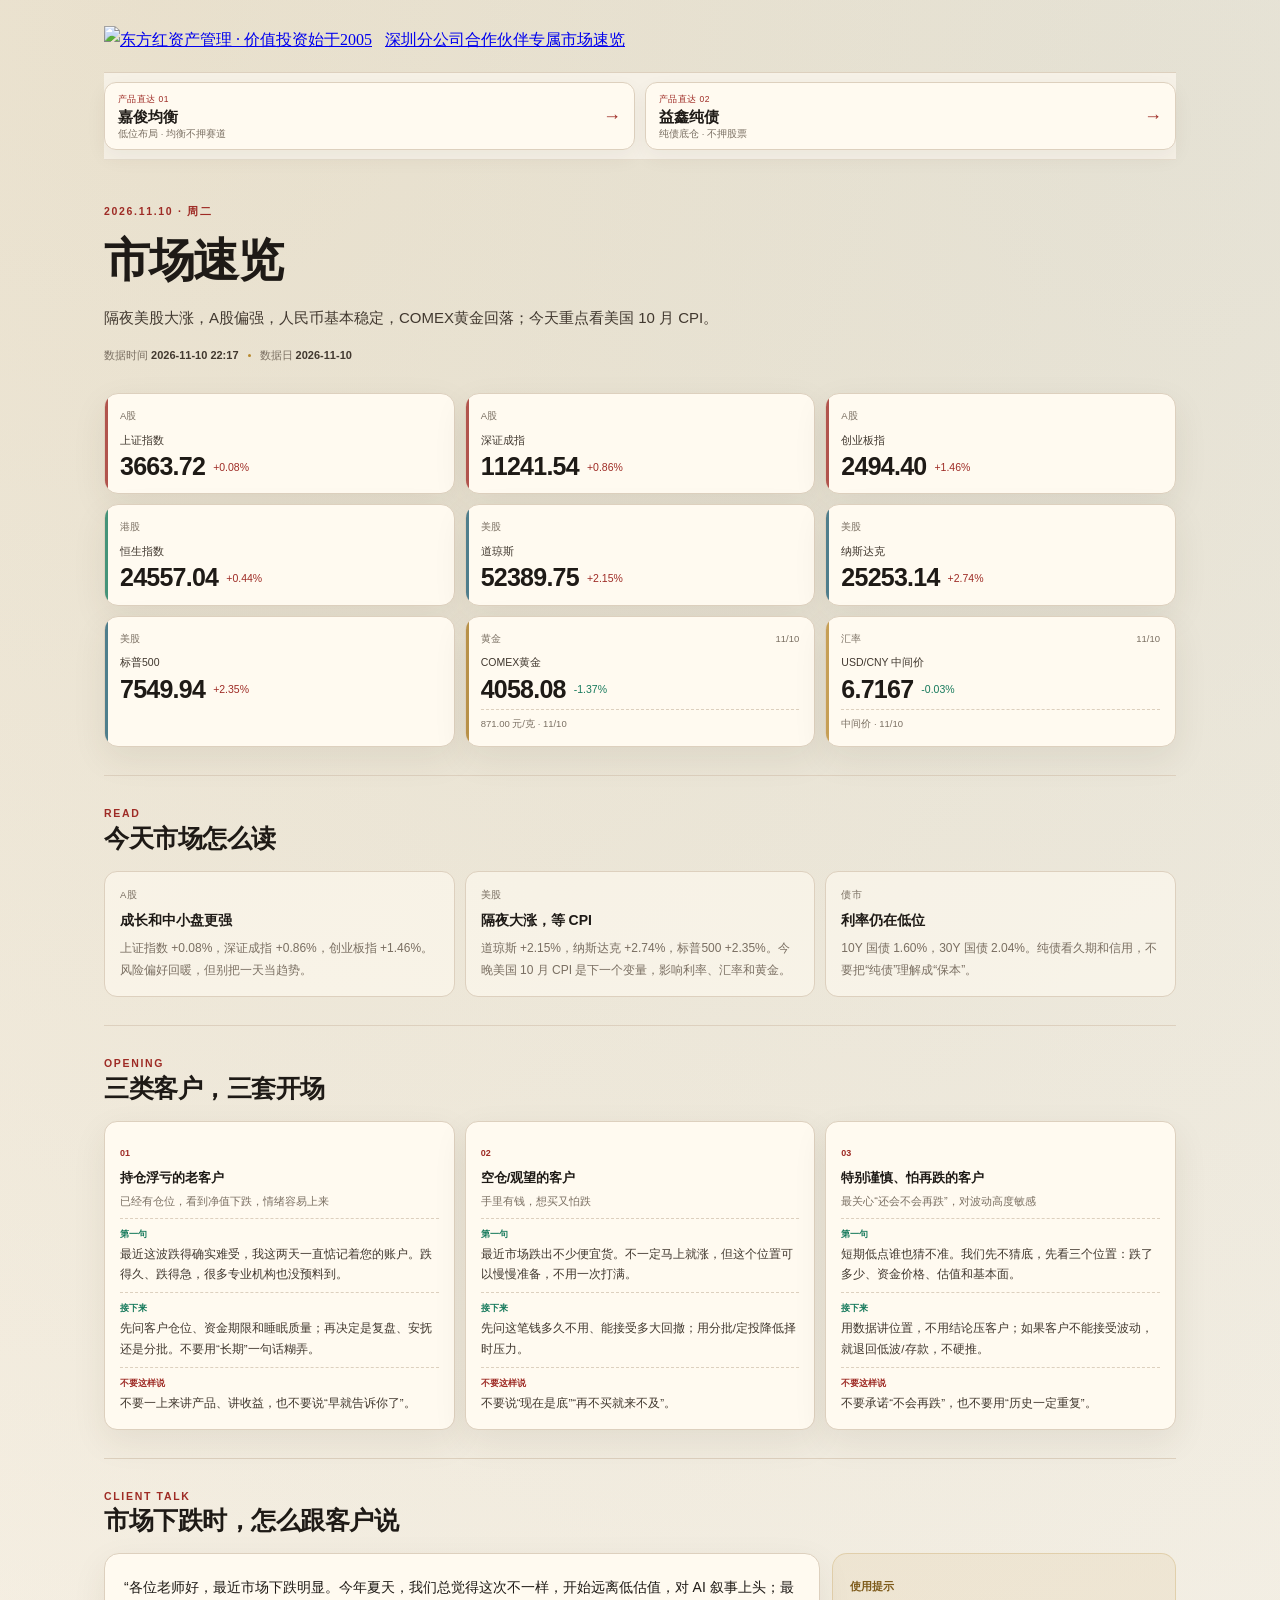
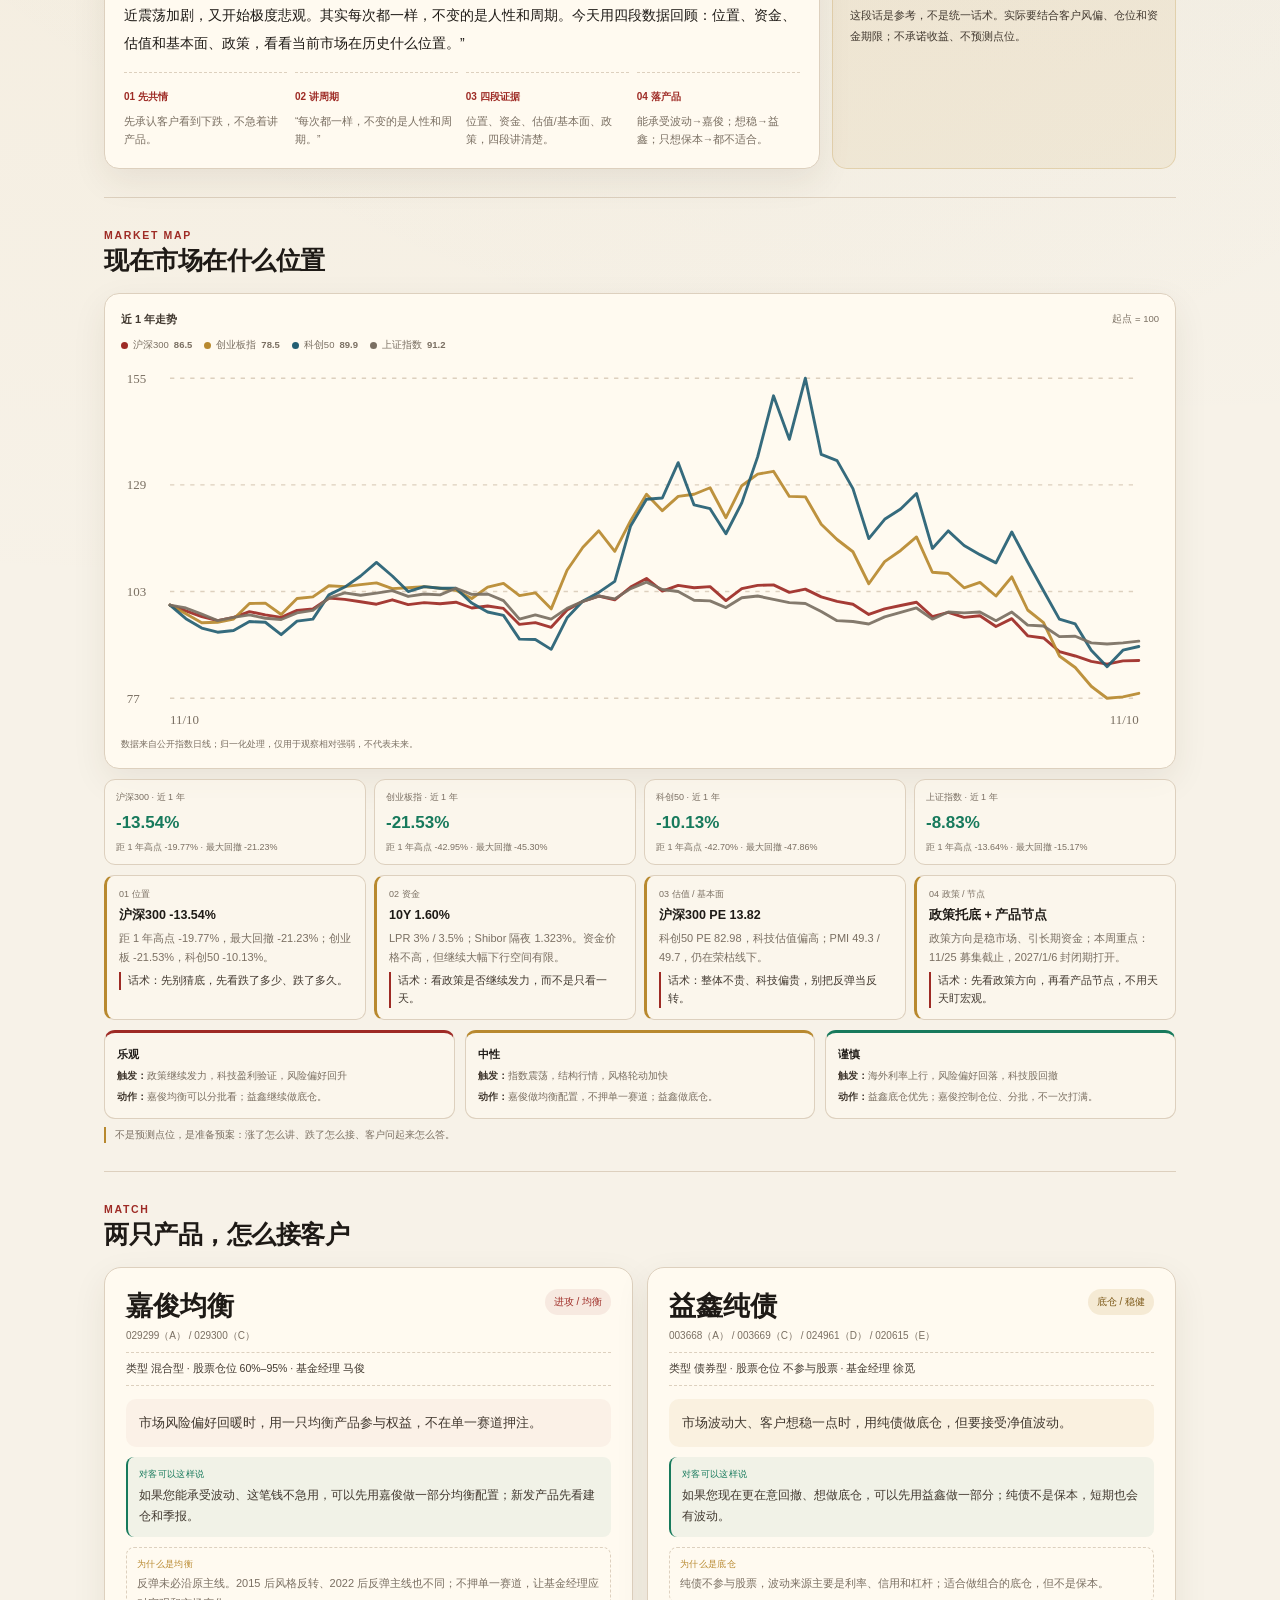
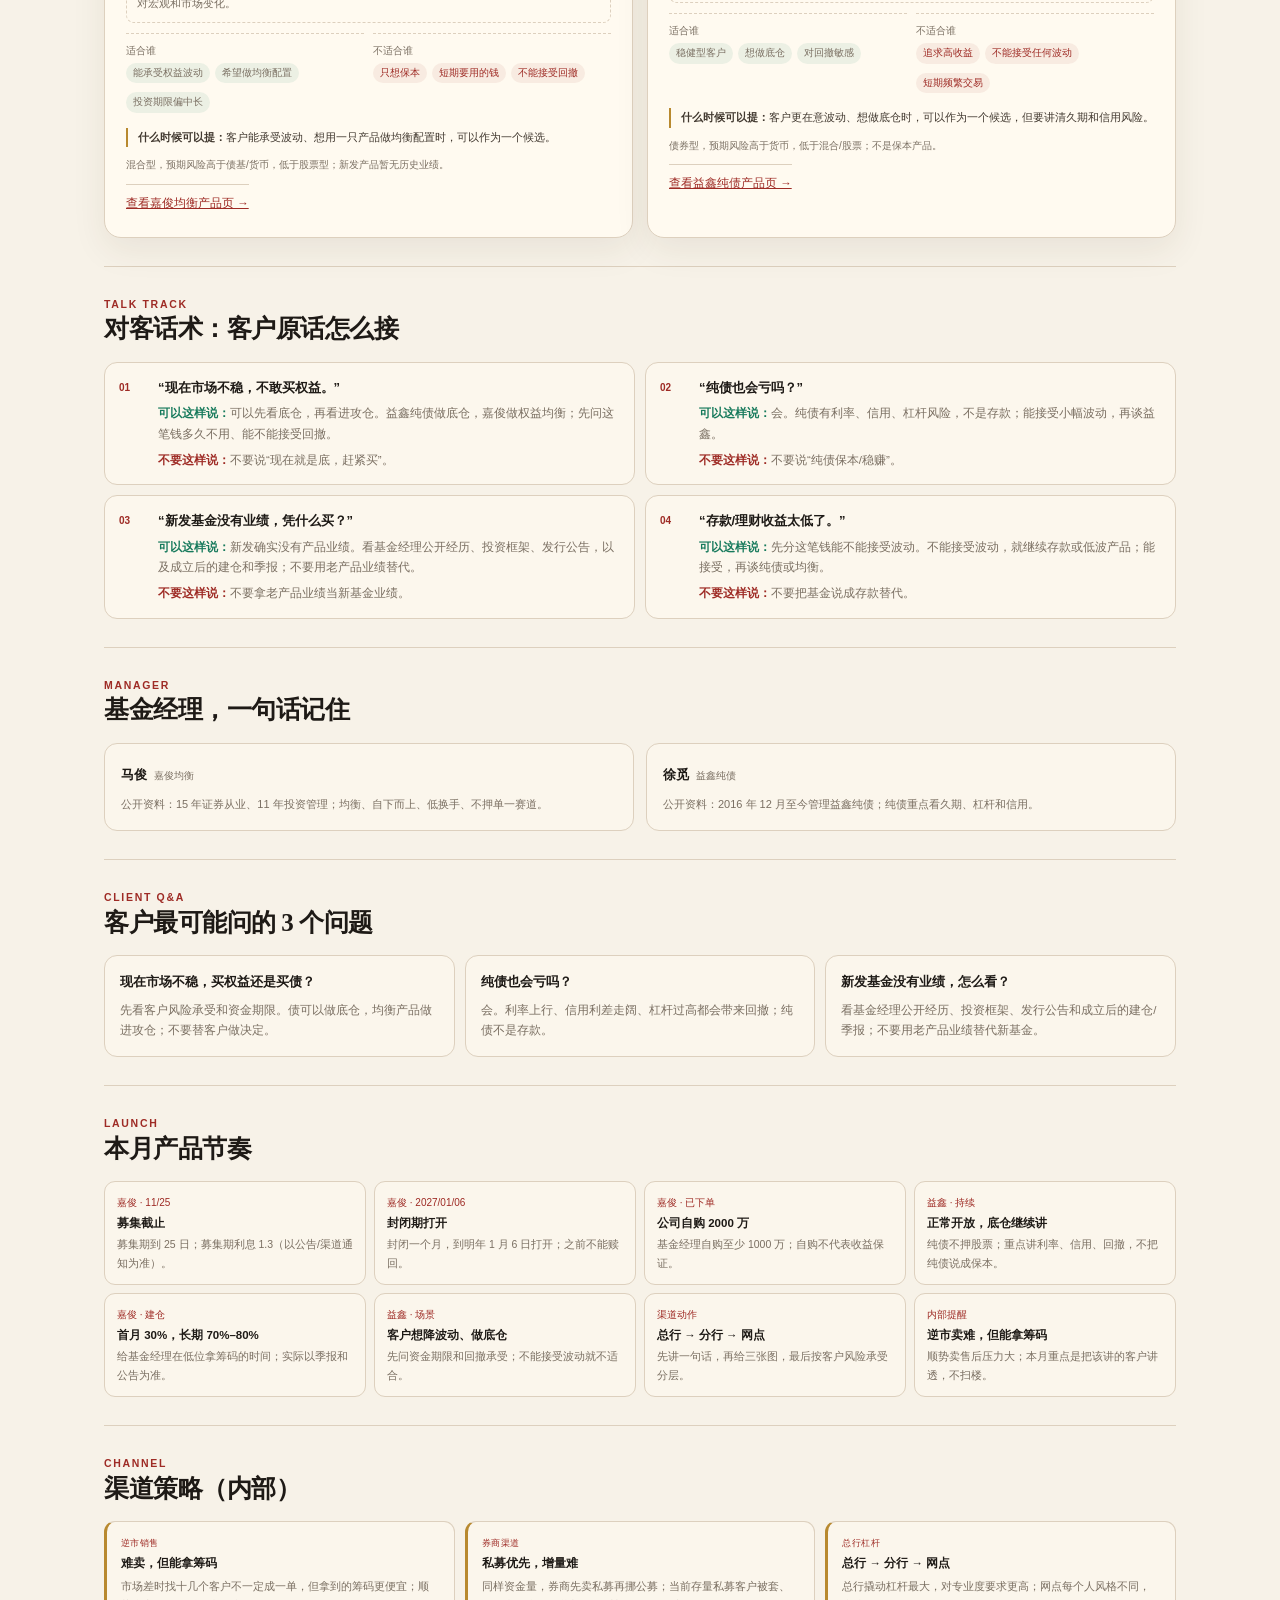
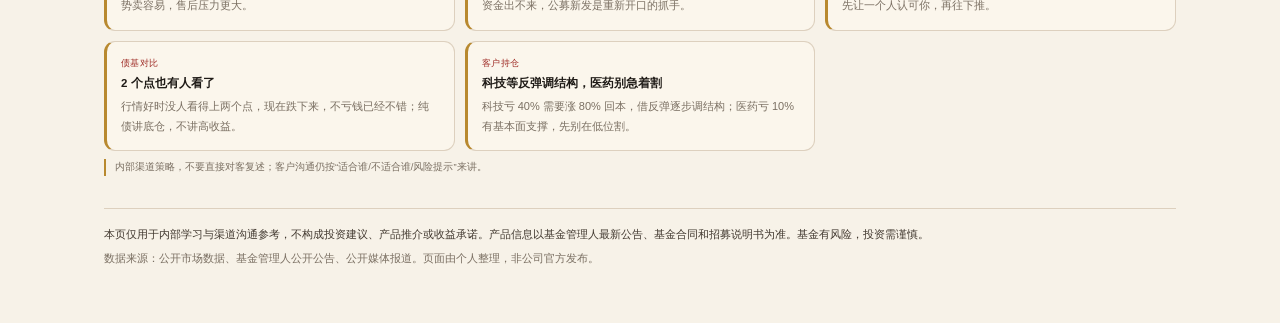
==== index.html @ 0aa13dd5 "feat: 官方 Logo 与指标排版" ====
<!doctype html>
<html lang="zh-CN">
<head>
<meta charset="utf-8">
<meta name="viewport" content="width=device-width,initial-scale=1,viewport-fit=cover">
<meta name="format-detection" content="telephone=no">
<meta name="theme-color" content="#f7f2e8">
<meta name="apple-mobile-web-app-capable" content="yes">
<meta name="apple-mobile-web-app-status-bar-style" content="default">
<title>东方红 · 深圳分公司合作伙伴专属市场速览</title>
<meta name="description" content="东方红资产管理深圳分公司合作伙伴专属市场速览：A股、美股、汇率、黄金与两只产品的简洁匹配。">
<link rel="icon" href="data:,">
<link rel="stylesheet" href="styles.css">
</head>
<body>
<div class="page">
  <header class="top">
    <a class="brand" href="index.html">
      <img class="brand-logo" src="assets/dfham-logo.png" alt="东方红资产管理 · 价值投资始于2005">
      <span class="brand-sub">深圳分公司合作伙伴专属市场速览</span>
    </a>
  </header>

  <nav class="quick-jump" aria-label="产品直达">
    <a href="jiajun.html"><span>产品直达 01</span><b>嘉俊均衡</b><em>低位布局 · 均衡不押赛道</em><i>→</i></a>
    <a href="yixin.html"><span>产品直达 02</span><b>益鑫纯债</b><em>纯债底仓 · 不押股票</em><i>→</i></a>
  </nav>

  <main>
    <section class="hero">
      <div class="eyebrow">2026.11.10 · 周二</div>
      <h1>市场速览</h1>
      <p class="summary" id="summary">—</p>
      <div class="meta"><span>数据时间 <b id="updated">—</b></span><span class="dot"></span><span>数据日 <b id="data-date">—</b></span></div>
    </section>

    <section class="market-grid" id="market-grid"></section>

    <section class="section">
      <div class="section-head">
        <div><div class="eyebrow">READ</div><h2>今天市场怎么读</h2></div>
      </div>
      <div class="read-grid" id="read-grid"></div>
    </section>

    <section class="section">
      <div class="section-head">
        <div><div class="eyebrow">OPENING</div><h2>三类客户，三套开场</h2></div>
      </div>
      <div class="opening-grid" id="openings"></div>
    </section>

    <section class="section">
      <div class="section-head">
        <div><div class="eyebrow">CLIENT TALK</div><h2>市场下跌时，怎么跟客户说</h2></div>
      </div>
      <div class="confidence">
        <div class="confidence-main">
          <p class="quote">“各位老师好，最近市场下跌明显。今年夏天，我们总觉得这次不一样，开始远离低估值，对 AI 叙事上头；最近震荡加剧，又开始极度悲观。其实每次都一样，不变的是人性和周期。今天用四段数据回顾：位置、资金、估值和基本面、政策，看看当前市场在历史什么位置。”</p>
          <div class="confidence-steps">
            <div><b>01 先共情</b><p>先承认客户看到下跌，不急着讲产品。</p></div>
            <div><b>02 讲周期</b><p>“每次都一样，不变的是人性和周期。”</p></div>
            <div><b>03 四段证据</b><p>位置、资金、估值/基本面、政策，四段讲清楚。</p></div>
            <div><b>04 落产品</b><p>能承受波动→嘉俊；想稳→益鑫；只想保本→都不适合。</p></div>
          </div>
        </div>
        <aside class="confidence-note">
          <b>使用提示</b>
          <p>这段话是参考，不是统一话术。实际要结合客户风偏、仓位和资金期限；不承诺收益、不预测点位。</p>
        </aside>
      </div>
    </section>

    <section class="section">
      <div class="section-head">
        <div><div class="eyebrow">MARKET MAP</div><h2>现在市场在什么位置</h2></div>
      </div>
      <div class="chart-card">
        <div class="chart-head"><b>近 1 年走势</b><span>起点 = 100</span></div>
        <div class="chart-legend" id="chart-legend"></div>
        <svg class="market-chart" id="market-chart" viewBox="0 0 720 260" role="img" aria-label="沪深300、创业板指、科创50、上证指数近一年走势"></svg>
        <div class="chart-foot">数据来自公开指数日线；归一化处理，仅用于观察相对强弱，不代表未来。</div>
      </div>
      <div class="stat-strip" id="index-stats"></div>
      <div class="evidence-grid" id="evidence"></div>
      <div class="scenario-grid" id="scenario-grid"></div>
      <p class="chart-note">不是预测点位，是准备预案：涨了怎么讲、跌了怎么接、客户问起来怎么答。</p>
    </section>

    <section class="section">
      <div class="section-head">
        <div><div class="eyebrow">MATCH</div><h2>两只产品，怎么接客户</h2></div>
      </div>
      <div class="product-grid" id="products"></div>
    </section>

    <section class="section">
      <div class="section-head">
        <div><div class="eyebrow">TALK TRACK</div><h2>对客话术：客户原话怎么接</h2></div>
      </div>
      <div class="talk-grid" id="talk"></div>
    </section>

    <section class="section">
      <div class="section-head">
        <div><div class="eyebrow">MANAGER</div><h2>基金经理，一句话记住</h2></div>
      </div>
      <div class="manager-grid" id="managers"></div>
    </section>

    <section class="section">
      <div class="section-head">
        <div><div class="eyebrow">CLIENT Q&amp;A</div><h2>客户最可能问的 3 个问题</h2></div>
      </div>
      <div class="qa-grid" id="qa"></div>
    </section>

    <section class="section">
      <div class="section-head">
        <div><div class="eyebrow">LAUNCH</div><h2>本月产品节奏</h2></div>
      </div>
      <div class="launch-grid">
        <article class="launch-card"><span>嘉俊 · 11/25</span><b>募集截止</b><p>募集期到 25 日；募集期利息 1.3（以公告/渠道通知为准）。</p></article>
        <article class="launch-card"><span>嘉俊 · 2027/01/06</span><b>封闭期打开</b><p>封闭一个月，到明年 1 月 6 日打开；之前不能赎回。</p></article>
        <article class="launch-card"><span>嘉俊 · 已下单</span><b>公司自购 2000 万</b><p>基金经理自购至少 1000 万；自购不代表收益保证。</p></article>
        <article class="launch-card"><span>益鑫 · 持续</span><b>正常开放，底仓继续讲</b><p>纯债不押股票；重点讲利率、信用、回撤，不把纯债说成保本。</p></article>
      </div>
      <div class="launch-grid" style="margin-top:8px">
        <article class="launch-card"><span>嘉俊 · 建仓</span><b>首月 30%，长期 70%–80%</b><p>给基金经理在低位拿筹码的时间；实际以季报和公告为准。</p></article>
        <article class="launch-card"><span>益鑫 · 场景</span><b>客户想降波动、做底仓</b><p>先问资金期限和回撤承受；不能接受波动就不适合。</p></article>
        <article class="launch-card"><span>渠道动作</span><b>总行 → 分行 → 网点</b><p>先讲一句话，再给三张图，最后按客户风险承受分层。</p></article>
        <article class="launch-card"><span>内部提醒</span><b>逆市卖难，但能拿筹码</b><p>顺势卖售后压力大；本月重点是把该讲的客户讲透，不扫楼。</p></article>
      </div>
    </section>

    <section class="section">
      <div class="section-head">
        <div><div class="eyebrow">CHANNEL</div><h2>渠道策略（内部）</h2></div>
      </div>
      <div class="strategy-grid">
        <article class="strategy"><span>逆市销售</span><b>难卖，但能拿筹码</b><p>市场差时找十几个客户不一定成一单，但拿到的筹码更便宜；顺势卖容易，售后压力更大。</p></article>
        <article class="strategy"><span>券商渠道</span><b>私募优先，增量难</b><p>同样资金量，券商先卖私募再挪公募；当前存量私募客户被套、资金出不来，公募新发是重新开口的抓手。</p></article>
        <article class="strategy"><span>总行杠杆</span><b>总行 → 分行 → 网点</b><p>总行撬动杠杆最大，对专业度要求更高；网点每个人风格不同，先让一个人认可你，再往下推。</p></article>
        <article class="strategy"><span>债基对比</span><b>2 个点也有人看了</b><p>行情好时没人看得上两个点，现在跌下来，不亏钱已经不错；纯债讲底仓，不讲高收益。</p></article>
        <article class="strategy"><span>客户持仓</span><b>科技等反弹调结构，医药别急着割</b><p>科技亏 40% 需要涨 80% 回本，借反弹逐步调结构；医药亏 10% 有基本面支撑，先别在低位割。</p></article>
      </div>
      <p class="chart-note">内部渠道策略，不要直接对客复述；客户沟通仍按“适合谁/不适合谁/风险提示”来讲。</p>
    </section>
  </main>

  <footer class="foot">
    <p id="disclaimer">—</p>
    <p>数据来源：公开市场数据、基金管理人公开公告、公开媒体报道。页面由个人整理，非公司官方发布。</p>
  </footer>
</div>
<script src="data/portal.js"></script>
<script src="app.js"></script>
</body>
</html>
---- styles.css ----
:root{
  --paper:#f7f2e8;
  --surface:#fffaf0;
  --ink:#1e1a16;
  --ink2:#41382f;
  --muted:#7a6f62;
  --line:#ddd0be;
  --red:#9e2b25;
  --red-soft:rgba(158,43,37,.08);
  --gold:#b8892f;
  --green:#177a5c;
  --blue:#245f73;
  --shadow:0 12px 34px rgba(70,52,30,.08);
  --font-b:"Songti SC","Noto Serif SC",Georgia,serif;
  --font-d:"PingFang SC","Microsoft YaHei",Helvetica,sans-serif;
}
*{box-sizing:border-box;margin:0;padding:0}
html,body{overflow-x:hidden}
body{
  background:
    radial-gradient(circle at 12% 0%,rgba(184,137,47,.13),transparent 42%),
    radial-gradient(circle at 92% 2%,rgba(36,95,115,.07),transparent 38%),
    var(--paper);
  color:var(--ink);
  font-family:var(--font-b);
  line-height:1.75;
  -webkit-font-smoothing:antialiased;
}
.page{max-width:1120px;margin:0 auto;padding:26px 24px 54px}
.top{display:flex;justify-content:space-between;align-items:center;gap:18px;padding-bottom:18px;border-bottom:1px solid var(--line)}
.brand{display:flex;align-items:center;gap:13px}
.mark{background:var(--red);color:#fff8ee;border-radius:10px;padding:8px 11px;font-family:var(--font-b);font-size:19px;line-height:1.15;letter-spacing:.04em;box-shadow:0 8px 18px rgba(158,43,37,.2)}
.brand-text b{display:block;font-family:var(--font-d);font-size:15px;letter-spacing:.03em}
.brand-text span{display:block;font-family:var(--font-d);font-size:10.5px;color:var(--muted);margin-top:2px;letter-spacing:.04em}
.badge{font-family:var(--font-d);font-size:10px;color:var(--red);border:1px solid rgba(158,43,37,.28);background:var(--red-soft);border-radius:999px;padding:5px 10px;white-space:nowrap}
.hero{padding:42px 0 28px}
.eyebrow{font-family:var(--font-d);font-size:10.5px;font-weight:750;letter-spacing:.16em;text-transform:uppercase;color:var(--red)}
h1{font-size:46px;line-height:1.3;letter-spacing:-.03em;font-weight:600;margin:10px 0 12px}
.summary{font-family:var(--font-d);font-size:14px;line-height:1.95;color:var(--ink2);max-width:780px}
.meta{display:flex;align-items:center;gap:9px;flex-wrap:wrap;margin-top:14px;font-family:var(--font-d);font-size:10.5px;color:var(--muted)}
.meta b{color:var(--ink2);font-weight:650}
.dot{width:3px;height:3px;border-radius:50%;background:var(--gold)}
.market-grid{display:grid;grid-template-columns:repeat(3,minmax(0,1fr));gap:10px}
.tile{border:1px solid var(--line);border-radius:14px;background:var(--surface);padding:14px 15px;box-shadow:var(--shadow);position:relative;overflow:hidden}
.tile::before{content:"";position:absolute;left:0;top:0;bottom:0;width:3px;background:var(--red);opacity:.8}
.tile.hk::before{background:var(--green)}
.tile.us::before{background:var(--blue)}
.tile.fx::before{background:var(--gold)}
.tile.gold::before{background:#a7771e}
.tile-head{display:flex;justify-content:space-between;align-items:center;gap:8px;font-family:var(--font-d);font-size:9.5px;color:var(--muted)}
.tile-label{font-family:var(--font-d);font-size:10.5px;color:var(--ink2);margin-top:6px}
.tile-main{display:flex;align-items:end;gap:8px;margin-top:4px}
.tile-main b{font-family:var(--font-d);font-size:25px;line-height:1.05;letter-spacing:-.03em;font-variant-numeric:tabular-nums}
.tile-main span{font-family:var(--font-d);font-size:10.5px;margin-bottom:3px}
.tile-sub{display:grid;gap:2px;margin-top:7px;padding-top:6px;border-top:1px dashed var(--line);font-family:var(--font-d);font-size:9.5px;color:var(--muted)}
.tile-sub div{display:flex;justify-content:space-between;gap:8px}
.tile-sub b{font-weight:600;color:var(--ink2)}
.up{color:var(--red)}
.down{color:var(--green)}
.flat{color:var(--muted)}
.section{padding-top:28px;margin-top:28px;border-top:1px solid var(--line)}
.section-head{display:flex;justify-content:space-between;align-items:end;gap:18px;margin-bottom:16px}
.section-head h2{font-size:25px;line-height:1.3;font-weight:600;letter-spacing:-.02em}
.section-head p{font-family:var(--font-d);font-size:10.5px;color:var(--muted);line-height:1.75;text-align:right;max-width:400px}
.read-grid{display:grid;grid-template-columns:repeat(3,1fr);gap:10px}
.read{border:1px solid var(--line);border-radius:13px;background:rgba(255,250,240,.62);padding:15px}
.read span{display:block;font-family:var(--font-d);font-size:9.5px;color:var(--muted);letter-spacing:.05em}
.read b{display:block;font-family:var(--font-d);font-size:13px;font-weight:650;line-height:1.65;margin-top:5px}
.read p{font-family:var(--font-d);font-size:11px;line-height:1.8;color:var(--muted);margin-top:6px}
.opening-grid{display:grid;grid-template-columns:repeat(3,1fr);gap:10px}
.opening{border:1px solid var(--line);border-radius:13px;background:var(--surface);padding:15px;box-shadow:var(--shadow)}
.opening > span{font-family:var(--font-d);font-size:9px;font-weight:700;color:var(--red)}
.opening h3{font-family:var(--font-d);font-size:12.5px;line-height:1.6;margin-top:3px}
.opening .state{font-family:var(--font-d);font-size:10px;line-height:1.7;color:var(--muted);margin-top:3px}
.opening-line{font-family:var(--font-d);font-size:10.5px;line-height:1.8;color:var(--ink2);margin-top:7px;padding-top:7px;border-top:1px dashed var(--line)}
.opening-line b{display:block;font-size:9px;color:var(--green);margin-bottom:2px}
.opening-line.avoid b{color:var(--red)}
.evidence-grid{display:grid;grid-template-columns:repeat(4,1fr);gap:8px;margin-top:10px}
.evidence-card{border:1px solid var(--line);border-left:3px solid var(--gold);border-radius:10px;background:rgba(255,250,240,.6);padding:11px 12px}
.evidence-card span{display:block;font-family:var(--font-d);font-size:9px;color:var(--muted)}
.evidence-card b{display:block;font-family:var(--font-d);font-size:12.5px;line-height:1.5;margin-top:3px;color:var(--ink)}
.evidence-card p{font-family:var(--font-d);font-size:10px;line-height:1.75;color:var(--muted);margin-top:4px}
.evidence-card em{display:block;font-family:var(--font-d);font-size:9.5px;line-height:1.7;color:var(--ink2);font-style:normal;margin-top:5px;padding-left:7px;border-left:2px solid var(--red)}
.confidence{display:grid;grid-template-columns:minmax(0,1.35fr) minmax(230px,.65fr);gap:12px}
.confidence-main{border:1px solid var(--line);border-radius:15px;background:var(--surface);padding:19px;box-shadow:var(--shadow)}
.quote{font-family:var(--font-d);font-size:13.5px;line-height:2;color:var(--ink)}
.confidence-steps{display:grid;grid-template-columns:repeat(4,1fr);gap:8px;margin-top:15px}
.confidence-steps div{border-top:1px dashed var(--line);padding-top:8px}
.confidence-steps b{font-family:var(--font-d);font-size:10px;color:var(--red)}
.confidence-steps p{font-family:var(--font-d);font-size:10px;line-height:1.7;color:var(--muted);margin-top:4px}
.confidence-note{border:1px solid rgba(184,137,47,.24);border-radius:15px;background:rgba(184,137,47,.08);padding:17px}
.confidence-note b{font-family:var(--font-d);font-size:11px;color:#7d5a1a}
.confidence-note p{font-family:var(--font-d);font-size:10.5px;line-height:1.85;color:var(--ink2);margin-top:6px}
.chart-card{border:1px solid var(--line);border-radius:15px;background:var(--surface);padding:16px;box-shadow:var(--shadow)}
.chart-head{display:flex;justify-content:space-between;align-items:center;gap:10px;font-family:var(--font-d);font-size:11px;color:var(--ink2)}
.chart-head span{font-size:9.5px;color:var(--muted)}
.chart-legend{display:flex;gap:12px;flex-wrap:wrap;margin-top:8px;font-family:var(--font-d);font-size:9.5px;color:var(--muted)}
.legend-item{display:flex;align-items:center;gap:5px}
.legend-dot{width:7px;height:7px;border-radius:50%}
.market-chart{display:block;width:100%;height:auto;margin-top:4px}
.chart-foot{font-family:var(--font-d);font-size:9px;line-height:1.7;color:var(--muted);margin-top:4px}
.stat-strip{display:grid;grid-template-columns:repeat(4,1fr);gap:8px;margin-top:10px}
.stat-card{border:1px solid var(--line);border-radius:11px;background:rgba(255,250,240,.6);padding:10px 11px}
.stat-card span{display:block;font-family:var(--font-d);font-size:9px;color:var(--muted)}
.stat-card b{display:block;font-family:var(--font-d);font-size:17px;margin-top:2px;font-variant-numeric:tabular-nums}
.stat-card small{display:block;font-family:var(--font-d);font-size:9px;line-height:1.65;color:var(--muted);margin-top:2px}
.position-grid{display:grid;grid-template-columns:repeat(3,1fr);gap:10px;margin-top:10px}
.position-card{border:1px solid var(--line);border-radius:13px;background:rgba(255,250,240,.6);padding:14px}
.position-card h3{font-family:var(--font-d);font-size:11px;color:var(--red);margin-bottom:5px}
.position-card ul{list-style:none}
.position-card li{display:flex;justify-content:space-between;gap:8px;padding:4px 0;border-bottom:1px dashed var(--line);font-family:var(--font-d);font-size:10px;line-height:1.6;color:var(--muted)}
.position-card li:last-child{border-bottom:0}
.position-card li b{color:var(--ink2);font-weight:600;white-space:nowrap}
.viewpoint-grid{display:grid;grid-template-columns:repeat(4,1fr);gap:8px;margin-top:10px}
.viewpoint-card{border:1px solid var(--line);border-radius:11px;background:rgba(184,137,47,.055);padding:11px 12px}
.viewpoint-card span{display:block;font-family:var(--font-d);font-size:9px;color:var(--red)}
.viewpoint-card b{display:block;font-family:var(--font-d);font-size:11.5px;line-height:1.55;margin-top:3px;color:var(--ink)}
.viewpoint-card p{font-family:var(--font-d);font-size:9.5px;line-height:1.75;color:var(--muted);margin-top:3px}
.scenario-grid{display:grid;grid-template-columns:repeat(3,1fr);gap:10px;margin-top:10px}
.scenario{border:1px solid var(--line);border-top:3px solid var(--line);border-radius:11px;background:rgba(255,250,240,.55);padding:12px}
.scenario.up{border-top-color:var(--red)}
.scenario.flat{border-top-color:var(--gold)}
.scenario.down{border-top-color:var(--green)}
.scenario h3{font-family:var(--font-d);font-size:11px;color:var(--ink)}
.scenario p{font-family:var(--font-d);font-size:9.5px;line-height:1.75;color:var(--muted);margin-top:4px}
.scenario p b{color:var(--ink2)}
.chart-note{font-family:var(--font-d);font-size:9.5px;line-height:1.75;color:var(--muted);margin-top:8px;padding-left:9px;border-left:2px solid var(--gold)}
.product-grid{display:grid;grid-template-columns:repeat(2,1fr);gap:14px}
.product{border:1px solid var(--line);border-radius:17px;background:var(--surface);padding:21px;box-shadow:var(--shadow)}
.product-top{display:flex;justify-content:space-between;gap:12px;align-items:flex-start}
.product h3{font-size:27px;line-height:1.3;font-weight:600}
.product .label{font-family:var(--font-d);font-size:10px;color:var(--red);background:var(--red-soft);border-radius:999px;padding:4px 9px;white-space:nowrap}
.product.yixin .label{color:#7d5a1a;background:rgba(184,137,47,.14)}
.codes{font-family:var(--font-d);font-size:10px;color:var(--muted);margin-top:3px}
.product-facts{font-family:var(--font-d);font-size:10px;line-height:1.7;color:var(--ink2);margin-top:7px;padding:7px 0;border-top:1px dashed var(--line);border-bottom:1px dashed var(--line)}
.one-line{font-family:var(--font-d);font-size:12.5px;line-height:1.85;color:var(--ink2);margin:13px 0;padding:12px 13px;border-radius:10px;background:rgba(158,43,37,.045)}
.product.yixin .one-line{background:rgba(184,137,47,.08)}
.product-script{font-family:var(--font-d);font-size:11px;line-height:1.85;color:var(--ink2);margin:-3px 0 12px;padding:9px 11px;border-radius:8px;background:rgba(23,122,92,.06);border-left:2px solid var(--green)}
.product-script span{display:block;font-size:9px;color:var(--green);margin-bottom:3px;letter-spacing:.04em}
.product-why{font-family:var(--font-d);font-size:10.5px;line-height:1.8;color:var(--muted);margin:-2px 0 10px;padding:8px 10px;border:1px dashed var(--line);border-radius:8px}
.product-why span{display:block;font-size:9px;color:var(--gold);margin-bottom:2px;letter-spacing:.04em}
.product-link{display:inline-block;margin-top:10px;padding-top:8px;border-top:1px solid var(--line);font-family:var(--font-d);font-size:10.5px;color:var(--red)}
.launch-grid{display:grid;grid-template-columns:repeat(4,1fr);gap:8px}
.launch-card{border:1px solid var(--line);border-radius:11px;background:rgba(255,250,240,.6);padding:12px}
.launch-card span{display:block;font-family:var(--font-d);font-size:10px;color:var(--red)}
.launch-card b{display:block;font-family:var(--font-d);font-size:11.5px;line-height:1.55;margin-top:3px}
.launch-card p{font-family:var(--font-d);font-size:9.5px;line-height:1.75;color:var(--muted);margin-top:3px}
.fit-grid{display:grid;grid-template-columns:1fr 1fr;gap:9px}
.fit-box{border-top:1px dashed var(--line);padding-top:9px}
.fit-box span{display:block;font-family:var(--font-d);font-size:9.5px;color:var(--muted);margin-bottom:4px}
.chips{display:flex;gap:5px;flex-wrap:wrap}
.chip{font-family:var(--font-d);font-size:9.5px;line-height:1.5;border-radius:999px;padding:3px 7px;background:rgba(23,122,92,.08);color:var(--green)}
.chip.no{background:rgba(158,43,37,.07);color:var(--red)}
.when{font-family:var(--font-d);font-size:11px;line-height:1.8;color:var(--ink2);margin-top:11px;padding-left:10px;border-left:2px solid var(--gold)}
.risk{font-family:var(--font-d);font-size:10px;line-height:1.75;color:var(--muted);margin-top:9px}
.talk-grid{display:grid;grid-template-columns:1fr 1fr;gap:10px}
.talk{display:grid;grid-template-columns:30px minmax(0,1fr);gap:9px;border:1px solid var(--line);border-radius:13px;background:rgba(255,250,240,.62);padding:14px}
.talk-num{font-family:var(--font-d);font-size:10px;font-weight:700;color:var(--red);padding-top:2px}
.talk h3{font-family:var(--font-d);font-size:12px;line-height:1.65;font-weight:650;color:var(--ink)}
.talk p{font-family:var(--font-d);font-size:10.5px;line-height:1.8;color:var(--muted);margin-top:5px}
.talk .say b{color:var(--green)}
.talk .avoid b{color:var(--red)}
.manager-grid{display:grid;grid-template-columns:1fr 1fr;gap:12px}
.manager{border:1px solid var(--line);border-radius:13px;padding:16px;background:rgba(255,250,240,.6)}
.manager b{font-family:var(--font-d);font-size:13px}
.manager span{font-family:var(--font-d);font-size:9.5px;color:var(--muted);margin-left:7px}
.manager p{font-family:var(--font-d);font-size:11px;line-height:1.8;color:var(--muted);margin-top:7px}
.qa-grid{display:grid;grid-template-columns:repeat(3,1fr);gap:10px}
.qa{border:1px solid var(--line);border-radius:13px;padding:15px;background:rgba(255,250,240,.6)}
.qa h3{font-family:var(--font-d);font-size:12px;line-height:1.65;font-weight:650}
.qa p{font-family:var(--font-d);font-size:11px;line-height:1.8;color:var(--muted);margin-top:7px}
.events{display:grid;gap:0}
.event{display:grid;grid-template-columns:78px minmax(0,1fr);gap:14px;padding:12px 0;border-bottom:1px solid var(--line)}
.event:last-child{border-bottom:0}
.event-date{font-family:var(--font-d);font-size:16px;color:var(--red);font-variant-numeric:tabular-nums}
.event-date span{display:block;font-size:10px;color:var(--muted);margin-top:2px}
.event h3{font-family:var(--font-d);font-size:12.5px;font-weight:650}
.event p{font-family:var(--font-d);font-size:10.5px;line-height:1.75;color:var(--muted);margin-top:3px}
.foot{margin-top:32px;padding-top:16px;border-top:1px solid var(--line);font-family:var(--font-d);font-size:10px;line-height:1.85;color:var(--muted)}
.foot #disclaimer{color:var(--ink2);font-size:10.5px;margin-bottom:5px}
@media(max-width:900px){
  .product-grid{grid-template-columns:1fr}
  .read-grid,.qa-grid{grid-template-columns:1fr}
  .manager-grid{grid-template-columns:1fr}
  .talk-grid{grid-template-columns:1fr}
  .opening-grid{grid-template-columns:1fr}
  .evidence-grid{grid-template-columns:1fr 1fr}
  .launch-grid{grid-template-columns:1fr 1fr}
  .confidence{grid-template-columns:1fr}
  .confidence-steps{grid-template-columns:1fr 1fr}
  .stat-strip{grid-template-columns:1fr 1fr}
  .position-grid{grid-template-columns:1fr}
  .scenario-grid{grid-template-columns:1fr}
  .viewpoint-grid{grid-template-columns:1fr 1fr}
}
@media(max-width:600px){
  .page{padding:18px 16px 42px}
  .top{align-items:flex-start;flex-direction:column;gap:8px}
  .hero{padding:30px 0 22px}
  h1{font-size:34px}
  .summary{font-size:13px}
  .market-grid{gap:8px}
  .tile{padding:14px}
  .tile-main b{font-size:24px}
  .tile-sub{font-size:11px}
  .section-head{display:block}
  .section-head p{text-align:left;margin-top:5px;font-size:11px}
  .section-head h2{font-size:22px}
  .read b{font-size:14px}
  .read p{font-size:12px}
  .quote{font-size:13px}
  .confidence-steps{grid-template-columns:1fr}
  .confidence-steps p{font-size:11px}
  .confidence-note p{font-size:11.5px}
  .stat-card b{font-size:19px}
  .stat-card small{font-size:10px}
  .position-card li{font-size:11px}
  .scenario p{font-size:10.5px}
  .viewpoint-grid{grid-template-columns:1fr}
  .viewpoint-card b{font-size:12.5px}
  .viewpoint-card p{font-size:10.5px}
  .product{padding:17px}
  .product h3{font-size:23px}
  .product-facts{font-size:11px}
  .one-line{font-size:13px}
  .product-script{font-size:12px}
  .chip{font-size:10.5px}
  .when{font-size:12px}
  .risk{font-size:11px}
  .talk h3{font-size:13px}
  .talk p{font-size:12px}
  .opening h3{font-size:13px}
  .opening .state{font-size:11px}
  .opening-line{font-size:11.5px}
  .evidence-grid{grid-template-columns:1fr}
  .evidence-card b{font-size:14px}
  .evidence-card p{font-size:11px}
  .evidence-card em{font-size:10.5px}
  .product-why{font-size:11.5px}
  .product-link{font-size:12px}
  .launch-grid{grid-template-columns:1fr}
  .launch-card p{font-size:11px}
  .manager p{font-size:12px}
  .qa h3{font-size:13px}
  .qa p{font-size:12px}
  .event h3{font-size:13px}
  .event p{font-size:11.5px}
  .fit-grid{grid-template-columns:1fr}
}

/* quick jump + internal strategy */
.quick-jump{display:grid;grid-template-columns:1fr 1fr;gap:10px;position:sticky;top:0;z-index:40;background:rgba(247,242,232,.94);backdrop-filter:blur(14px);padding:9px 0;border-bottom:1px solid rgba(221,208,190,.6)}
.quick-jump a{display:grid;grid-template-columns:1fr auto;grid-template-rows:auto auto auto;column-gap:8px;align-items:center;border:1px solid var(--line);border-radius:12px;background:var(--surface);padding:9px 13px;text-decoration:none;box-shadow:0 8px 20px rgba(70,52,30,.06);transition:transform .16s ease,border-color .16s ease}
.quick-jump a:active{transform:scale(.985)}
.quick-jump a:hover{border-color:rgba(158,43,37,.35);text-decoration:none}
.quick-jump span{grid-column:1;font-family:var(--font-d);font-size:8.5px;color:var(--red);letter-spacing:.05em}
.quick-jump b{grid-column:1;font-family:var(--font-b);font-size:15px;line-height:1.35;color:var(--ink)}
.quick-jump em{grid-column:1;font-family:var(--font-d);font-size:9.5px;font-style:normal;color:var(--muted);line-height:1.4}
.quick-jump i{grid-column:2;grid-row:1/4;font-style:normal;color:var(--red);font-size:18px;line-height:1}
.strategy-grid{display:grid;grid-template-columns:repeat(3,1fr);gap:10px}
.strategy{border:1px solid var(--line);border-left:3px solid var(--gold);border-radius:11px;background:rgba(255,250,240,.6);padding:14px}
.strategy span{display:block;font-family:var(--font-d);font-size:9px;color:var(--red);letter-spacing:.05em}
.strategy b{display:block;font-family:var(--font-d);font-size:11.5px;line-height:1.55;margin-top:3px}
.strategy p{font-family:var(--font-d);font-size:10.5px;line-height:1.8;color:var(--muted);margin-top:4px}

/* readability pass */
html{scroll-behavior:smooth}
body{-webkit-text-size-adjust:100%}
a{-webkit-tap-highlight-color:transparent}
.summary{font-size:15px}
.meta{font-size:11px}
.read b{font-size:14px}
.read p{font-size:12px}
.opening h3{font-size:13px}
.opening .state{font-size:11px}
.opening-line{font-size:11.5px}
.quote{font-size:14px}
.confidence-steps p{font-size:10.5px}
.confidence-note p{font-size:11px}
.evidence-card p{font-size:11px}
.evidence-card em{font-size:10.5px}
.product-facts{font-size:10.5px}
.one-line{font-size:13px}
.product-script{font-size:11.5px}
.product-why{font-size:11px}
.talk h3{font-size:13px}
.talk p{font-size:11.5px}
.qa h3{font-size:13px}
.qa p{font-size:11.5px}
.launch-card p{font-size:10.5px}
.strategy p{font-size:11px}
.product-link{font-size:11.5px}
.foot{font-size:10.5px}

@media(max-width:900px){
  .strategy-grid{grid-template-columns:1fr 1fr}
}
@media(max-width:600px){
  .page{padding-bottom:calc(42px + env(safe-area-inset-bottom))}
  .quick-jump{gap:6px;padding:7px 0}
  .quick-jump a{padding:8px 10px;border-radius:10px}
  .quick-jump span{font-size:8px}
  .quick-jump b{font-size:13px}
  .quick-jump em{font-size:9px}
  .quick-jump i{font-size:16px}
  .summary{font-size:13.5px}
  .opening-line{font-size:12px}
  .evidence-card p{font-size:11.5px}
  .product-facts{font-size:11px}
  .one-line{font-size:13.5px}
  .product-script{font-size:12.5px}
  .product-why{font-size:12px}
  .talk h3{font-size:13.5px}
  .talk p{font-size:12px}
  .qa h3{font-size:13.5px}
  .qa p{font-size:12px}
  .launch-card p{font-size:11px}
  .strategy-grid{grid-template-columns:1fr}
  .strategy b{font-size:12.5px}
  .strategy p{font-size:12px}
}

@media(max-width:600px){
  .market-grid{grid-template-columns:1fr 1fr}
  .tile{padding:12px}
  .tile-label{font-size:11px}
  .tile-main b{font-size:22px}
  .tile-main span{font-size:10px}
  .tile-sub{font-size:10px}
}
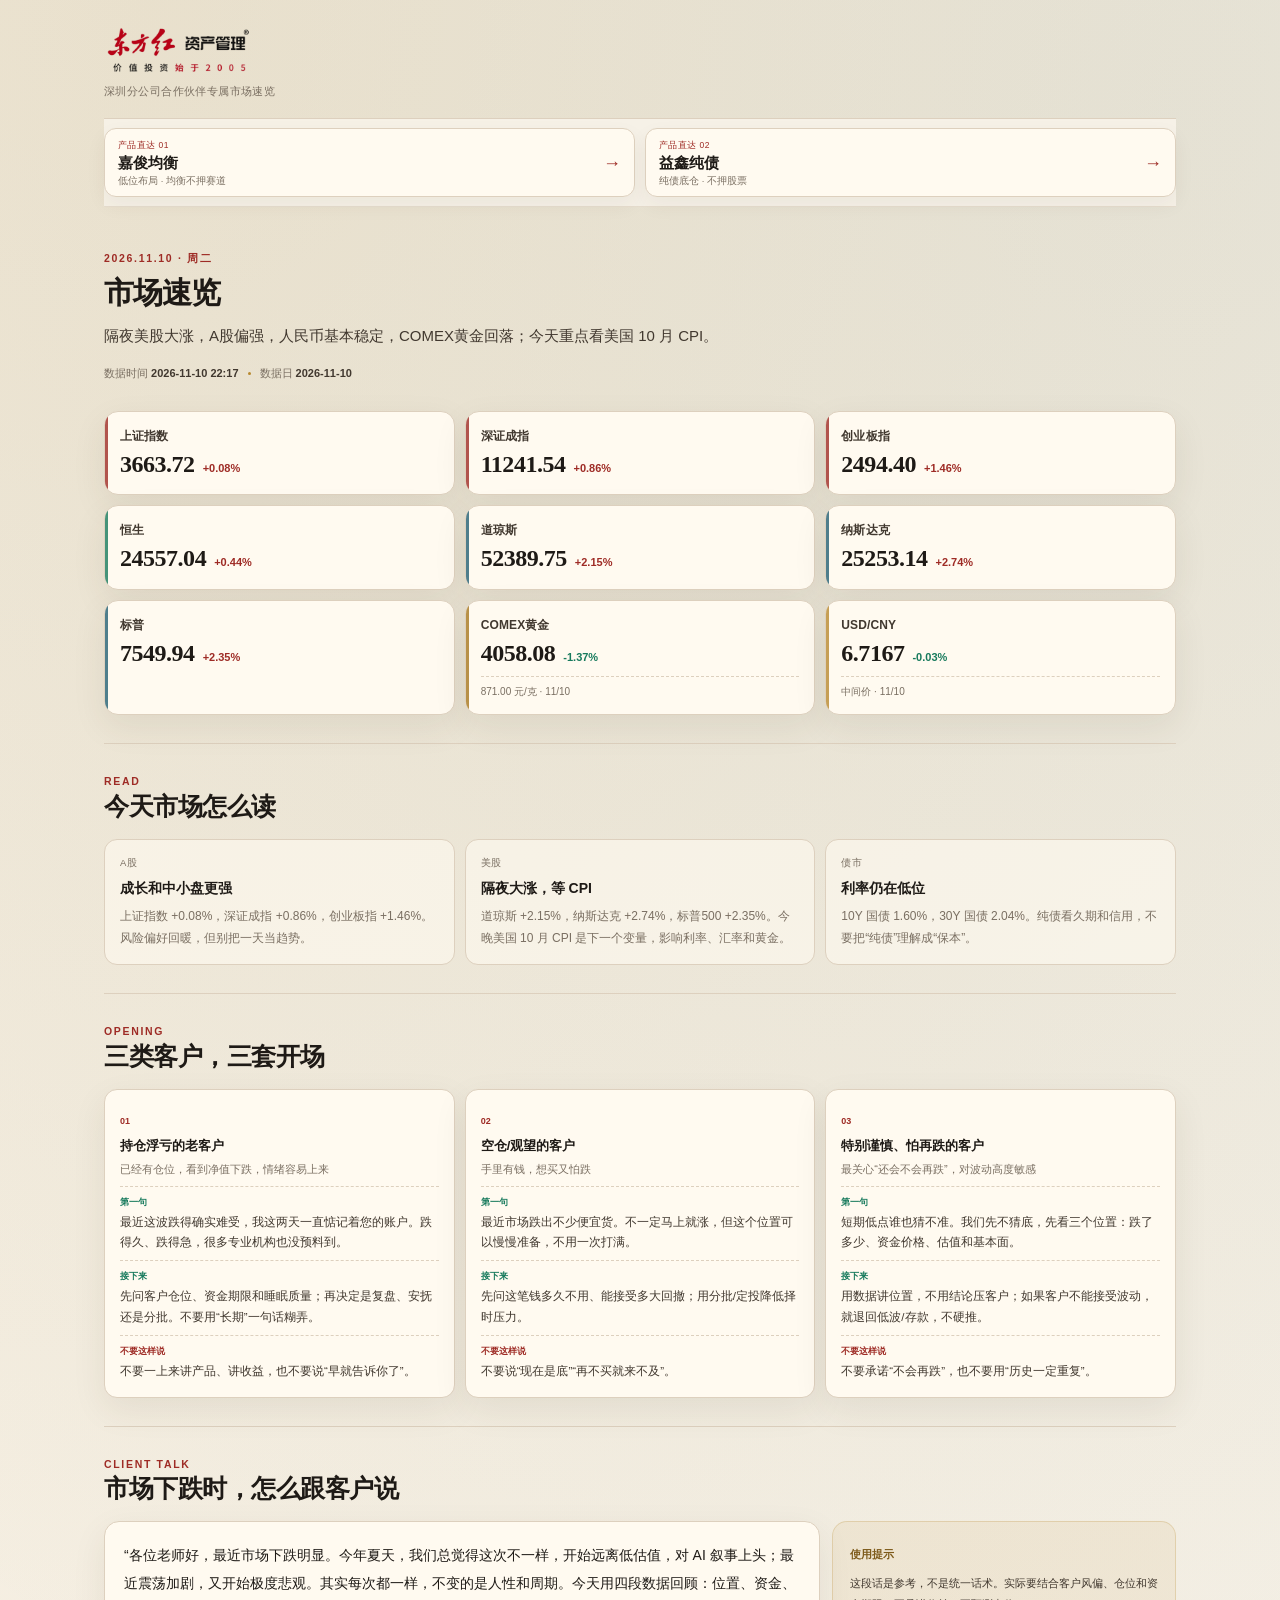
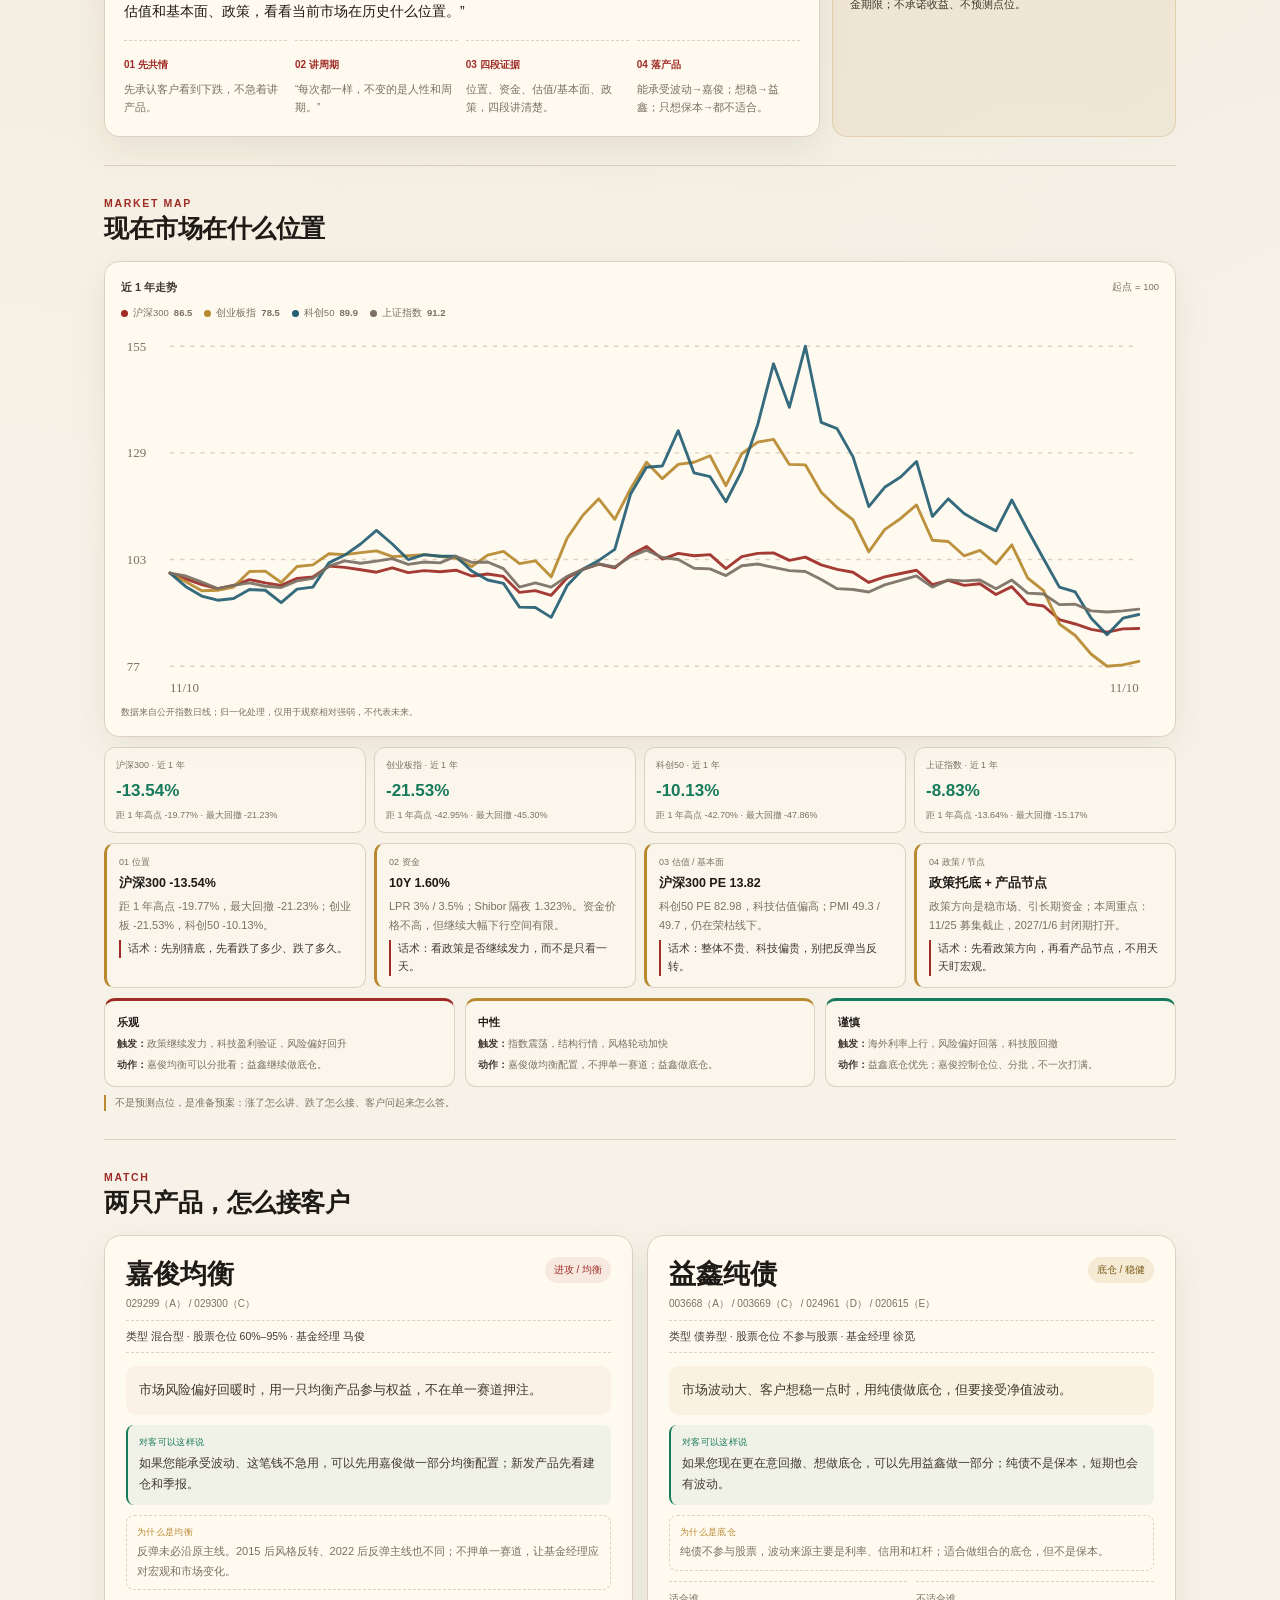
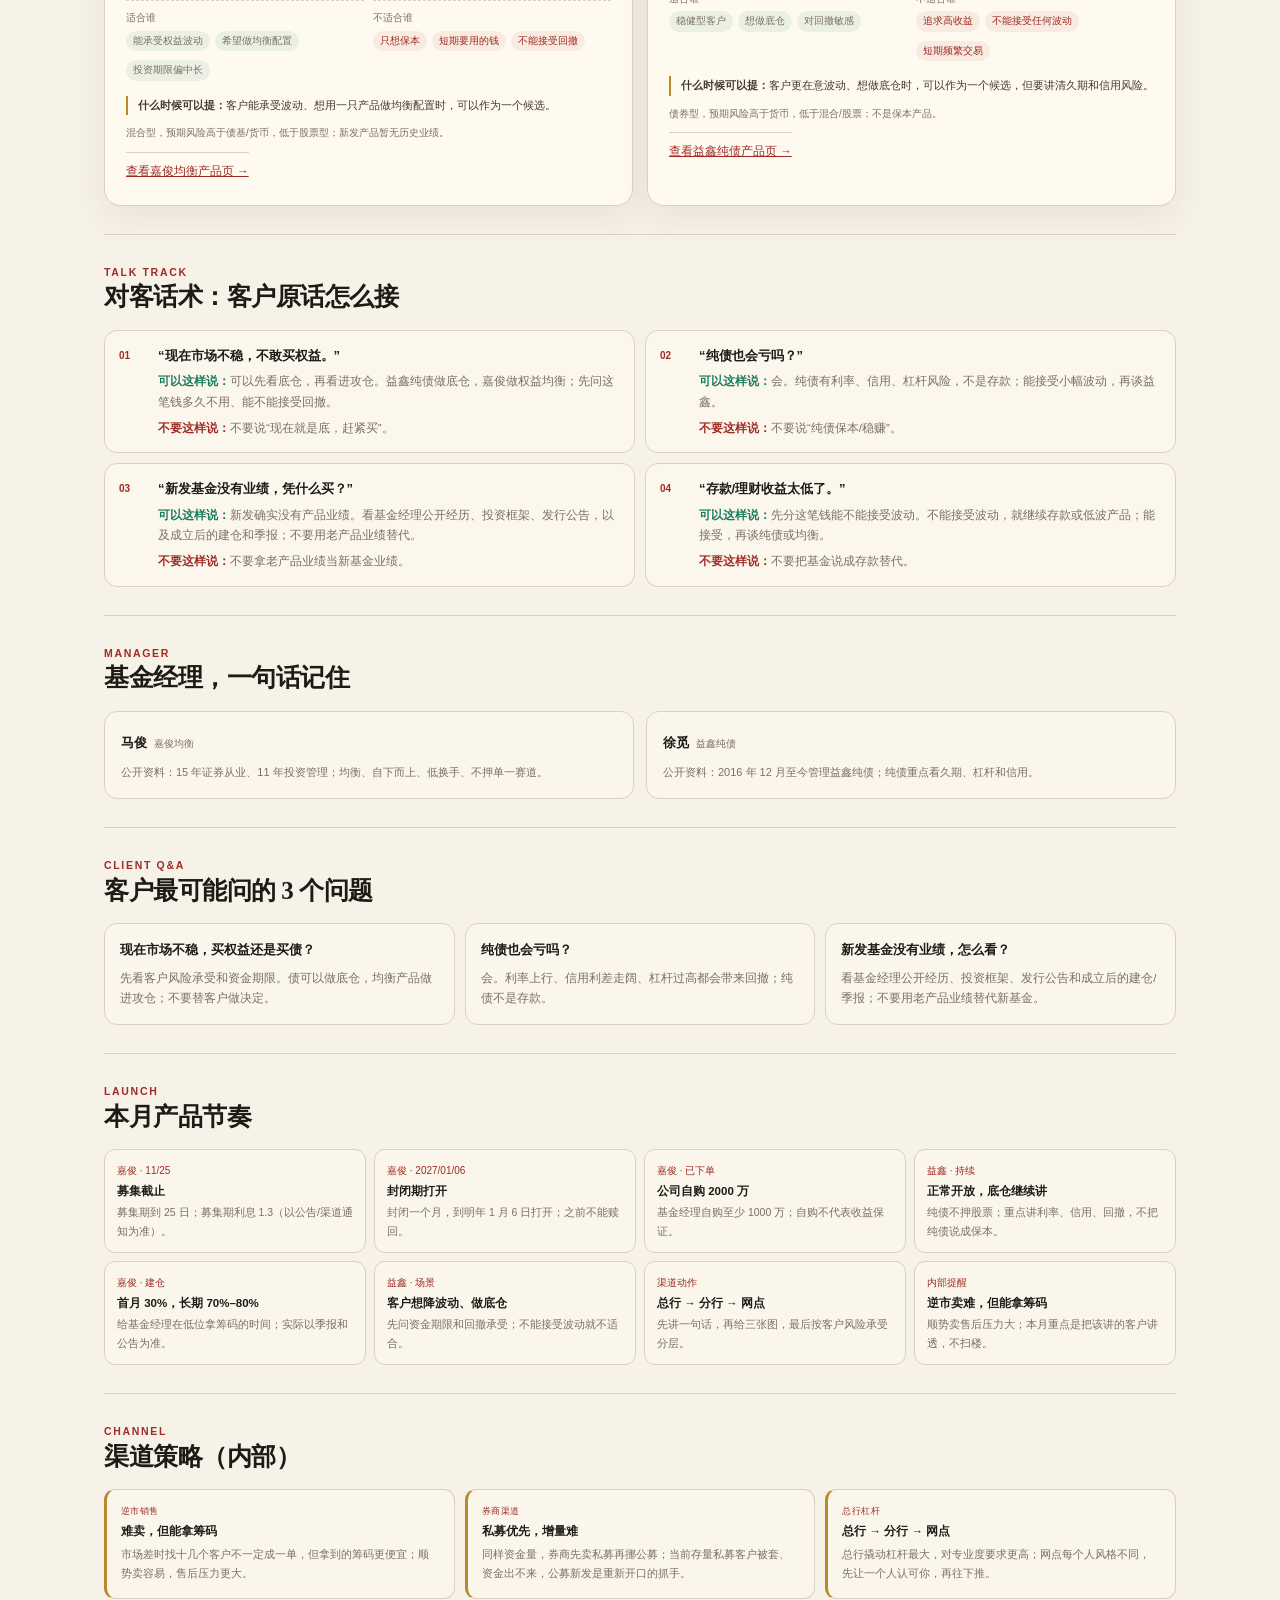
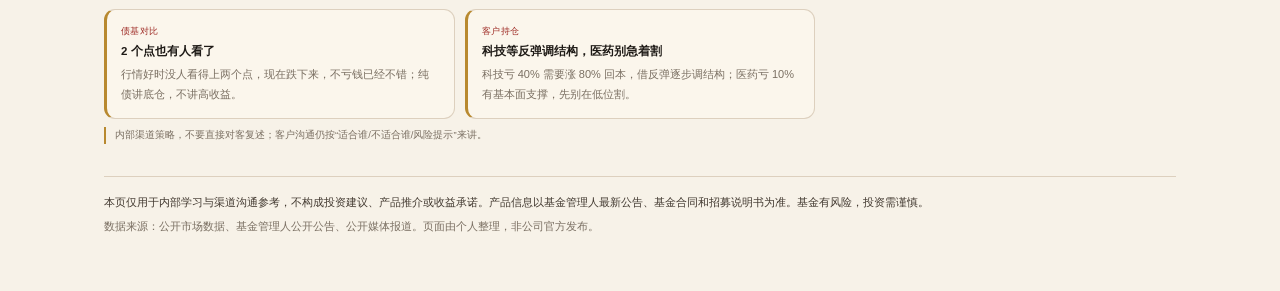
==== commit 2f4c3031: "feat: 内嵌官方 Logo" ====
--- a/index.html
+++ b/index.html
@@ -16,7 +16,7 @@
 <div class="page">
   <header class="top">
     <a class="brand" href="index.html">
-      <img class="brand-logo" src="assets/dfham-logo.png" alt="东方红资产管理 · 价值投资始于2005">
+      <img class="brand-logo" src="[data-uri]" alt="东方红资产管理 · 价值投资始于2005">
       <span class="brand-sub">深圳分公司合作伙伴专属市场速览</span>
     </a>
   </header>
--- a/styles.css
+++ b/styles.css
@@ -28,8 +28,9 @@
 }
 .page{max-width:1120px;margin:0 auto;padding:26px 24px 54px}
 .top{display:flex;justify-content:space-between;align-items:center;gap:18px;padding-bottom:18px;border-bottom:1px solid var(--line)}
-.brand{display:flex;align-items:center;gap:13px}
-.mark{background:var(--red);color:#fff8ee;border-radius:10px;padding:8px 11px;font-family:var(--font-b);font-size:19px;line-height:1.15;letter-spacing:.04em;box-shadow:0 8px 18px rgba(158,43,37,.2)}
+.brand{display:flex;flex-direction:column;align-items:flex-start;gap:4px;text-decoration:none}
+.brand-logo{display:block;height:42px;width:auto;mix-blend-mode:multiply}
+.brand-sub{display:block;font-family:var(--font-d);font-size:10.5px;color:var(--muted);letter-spacing:.04em}
 .brand-text b{display:block;font-family:var(--font-d);font-size:15px;letter-spacing:.03em}
 .brand-text span{display:block;font-family:var(--font-d);font-size:10.5px;color:var(--muted);margin-top:2px;letter-spacing:.04em}
 .badge{font-family:var(--font-d);font-size:10px;color:var(--red);border:1px solid rgba(158,43,37,.28);background:var(--red-soft);border-radius:999px;padding:5px 10px;white-space:nowrap}
@@ -48,11 +49,11 @@
 .tile.fx::before{background:var(--gold)}
 .tile.gold::before{background:#a7771e}
 .tile-head{display:flex;justify-content:space-between;align-items:center;gap:8px;font-family:var(--font-d);font-size:9.5px;color:var(--muted)}
-.tile-label{font-family:var(--font-d);font-size:10.5px;color:var(--ink2);margin-top:6px}
-.tile-main{display:flex;align-items:end;gap:8px;margin-top:4px}
-.tile-main b{font-family:var(--font-d);font-size:25px;line-height:1.05;letter-spacing:-.03em;font-variant-numeric:tabular-nums}
-.tile-main span{font-family:var(--font-d);font-size:10.5px;margin-bottom:3px}
-.tile-sub{display:grid;gap:2px;margin-top:7px;padding-top:6px;border-top:1px dashed var(--line);font-family:var(--font-d);font-size:9.5px;color:var(--muted)}
+.tile-label{font-family:var(--font-d);font-size:12px;font-weight:700;color:var(--ink2);letter-spacing:.01em;margin-top:0}
+.tile-main{display:flex;align-items:baseline;gap:8px;margin-top:5px}
+.tile-main b{font-family:var(--font-b);font-size:24px;line-height:1.05;letter-spacing:-.02em;font-weight:700;font-variant-numeric:tabular-nums}
+.tile-main span{font-family:var(--font-d);font-size:11px;font-weight:600;margin-bottom:2px;font-variant-numeric:tabular-nums}
+.tile-sub{display:grid;gap:2px;margin-top:7px;padding-top:6px;border-top:1px dashed var(--line);font-family:var(--font-d);font-size:10px;color:var(--muted)}
 .tile-sub div{display:flex;justify-content:space-between;gap:8px}
 .tile-sub b{font-weight:600;color:var(--ink2)}
 .up{color:var(--red)}
@@ -328,3 +329,20 @@
   .tile-main span{font-size:10px}
   .tile-sub{font-size:10px}
 }
+
+/* header logo + smaller hero title */
+.brand-logo{height:42px}
+.hero h1{font-size:34px;line-height:1.25;margin:7px 0 9px}
+@media(max-width:600px){
+  .brand-logo{height:36px}
+  .brand-sub{font-size:10px}
+  .hero h1{font-size:27px}
+}
+
+/* final logo/title sizing */
+.brand-logo{height:52px}
+.hero h1{font-size:30px}
+@media(max-width:600px){
+  .brand-logo{height:42px}
+  .hero h1{font-size:26px}
+}
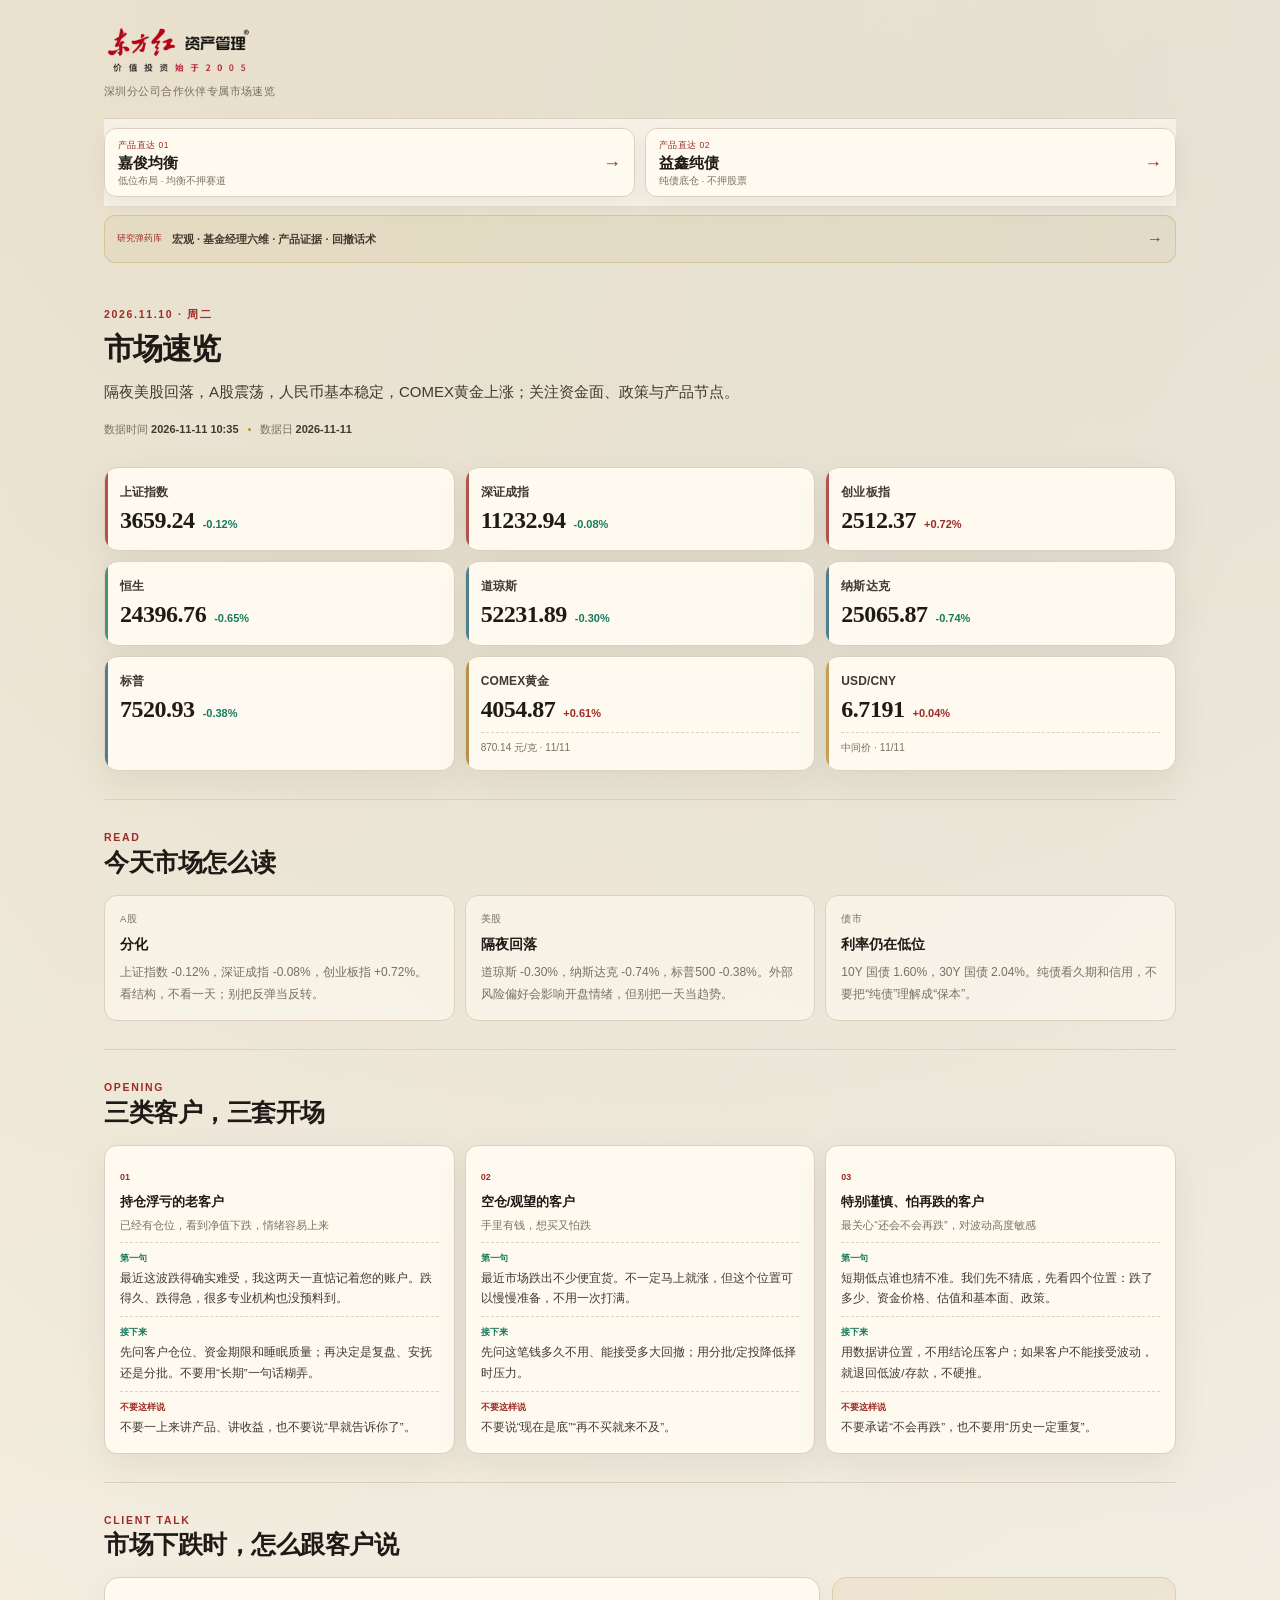
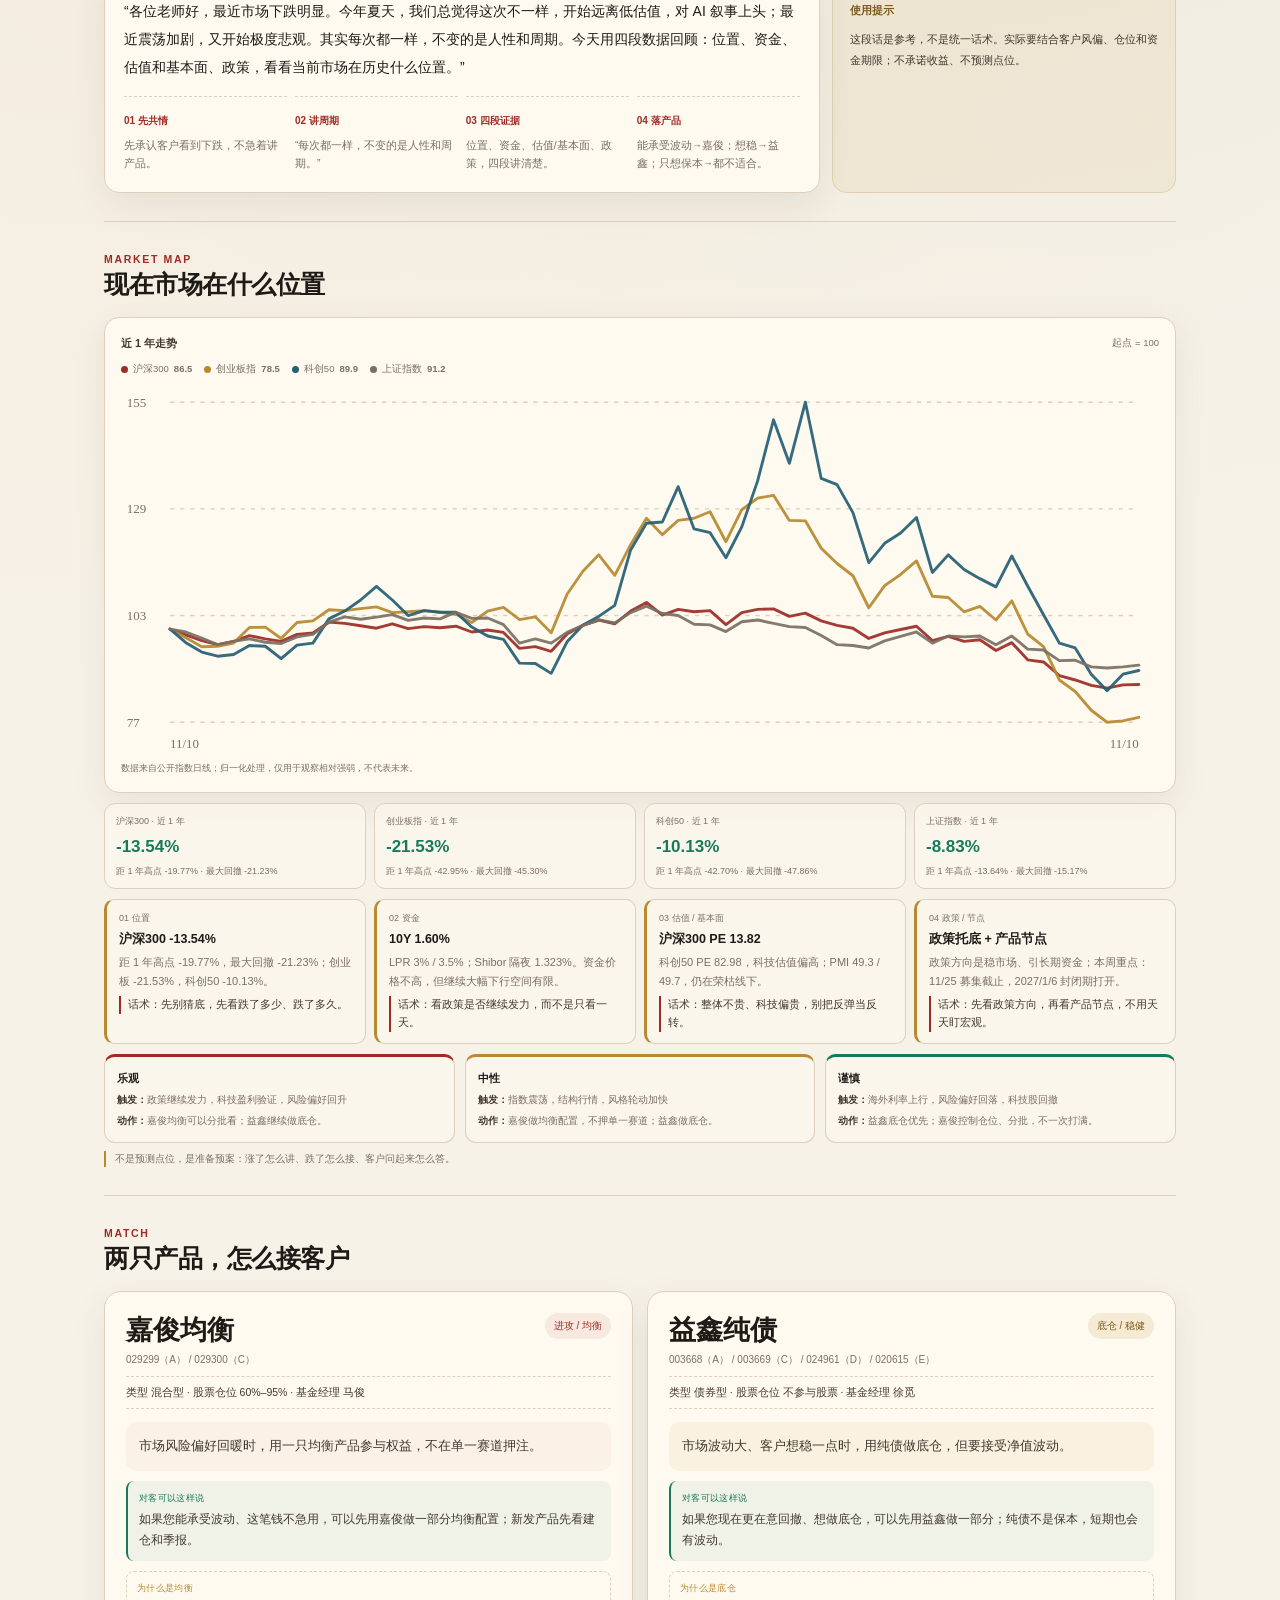
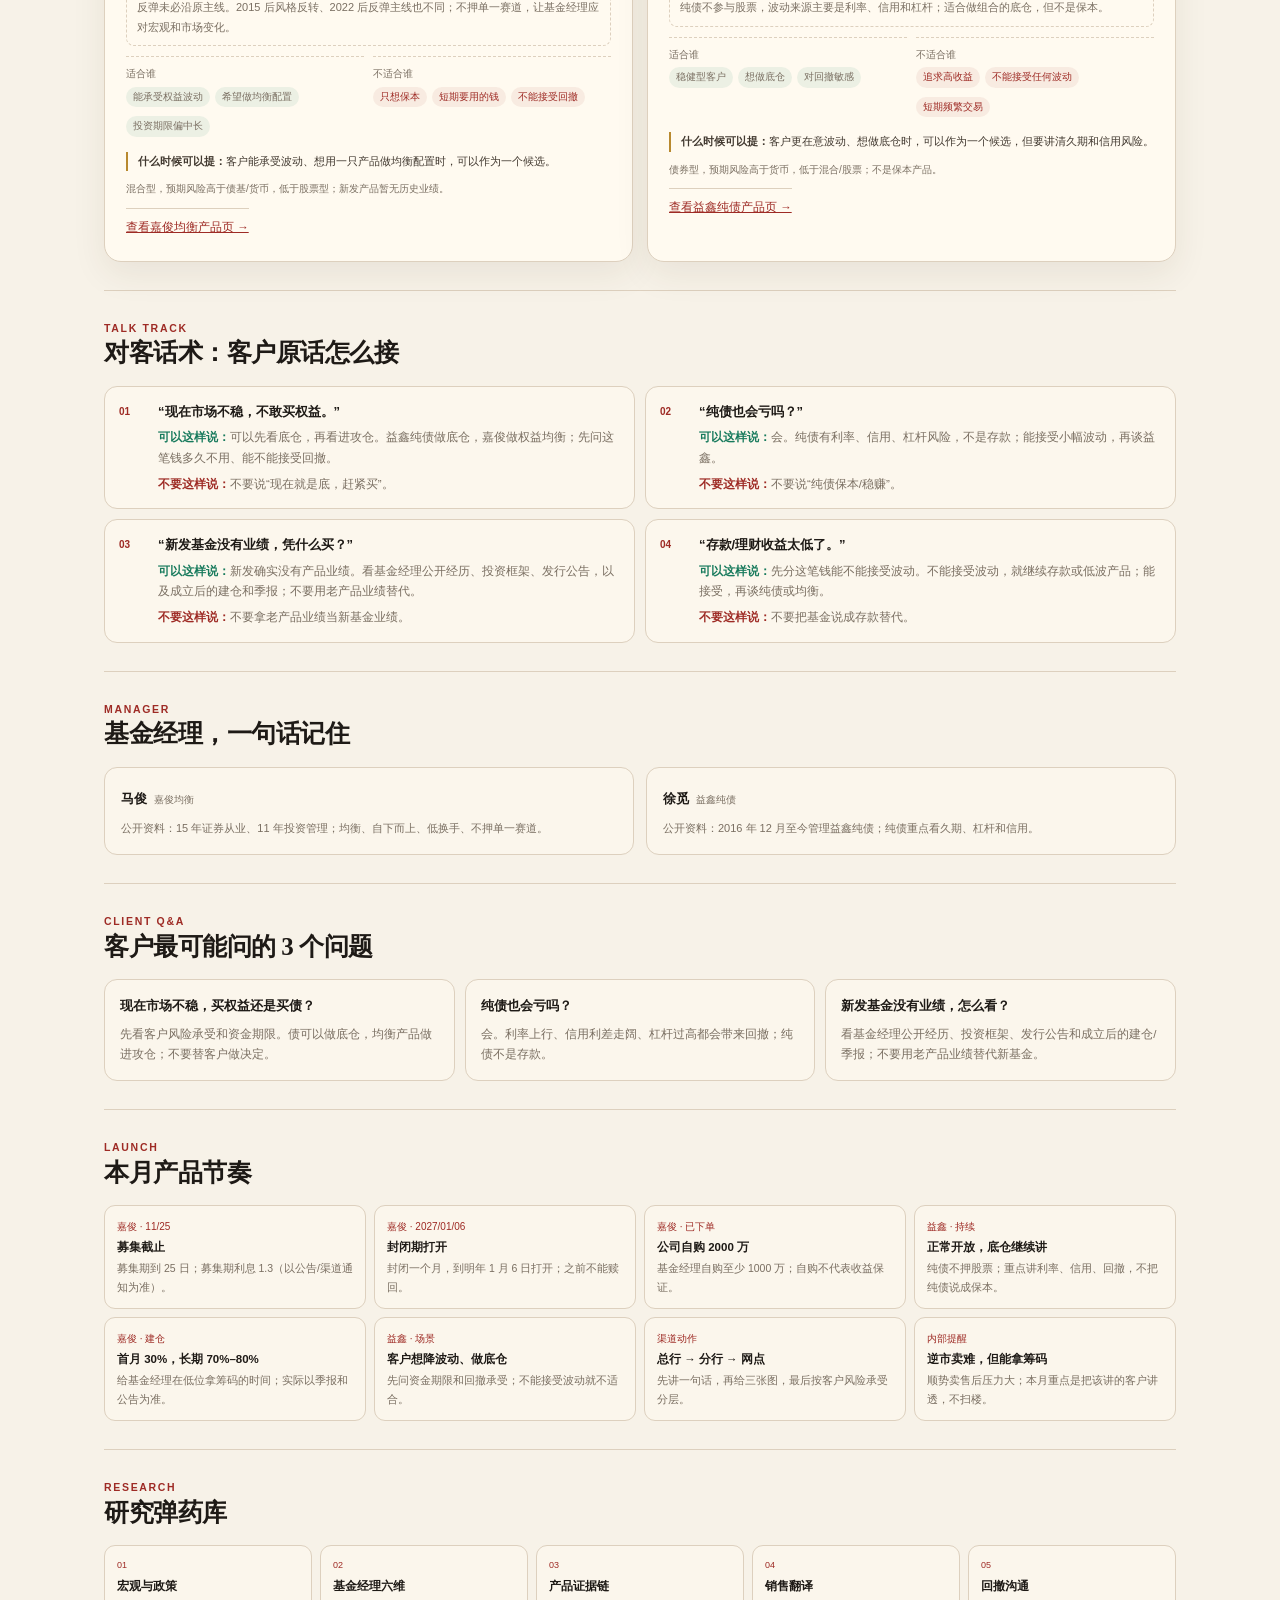
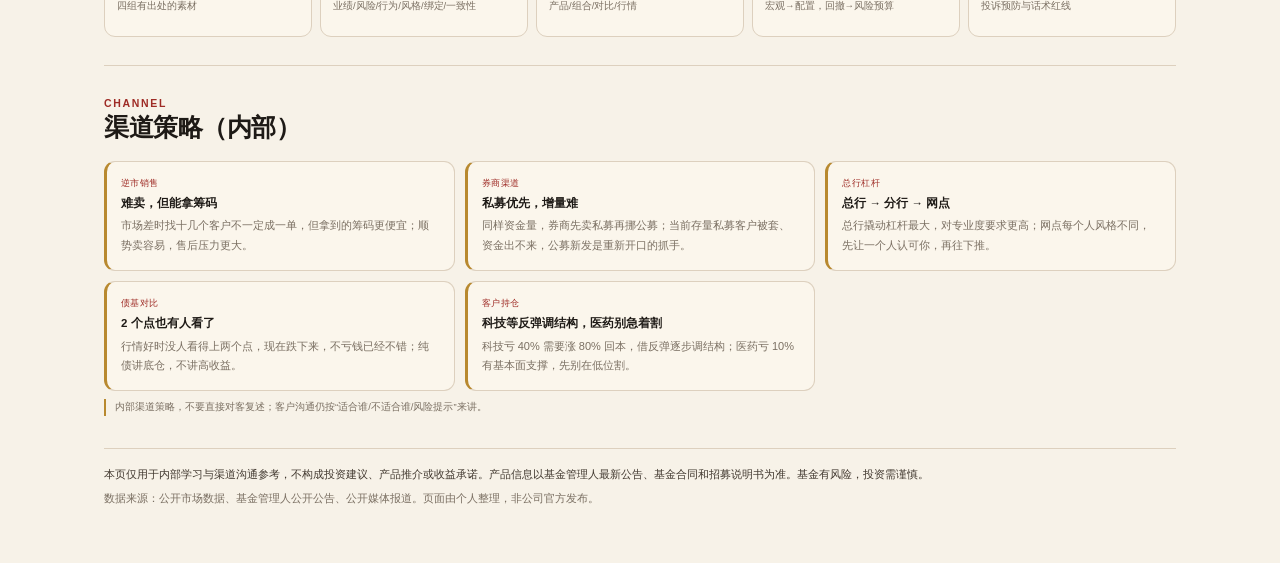
==== commit d2c5cb78: "feat: 研究弹药库与内容增强" ====
--- a/index.html
+++ b/index.html
@@ -25,6 +25,7 @@
     <a href="jiajun.html"><span>产品直达 01</span><b>嘉俊均衡</b><em>低位布局 · 均衡不押赛道</em><i>→</i></a>
     <a href="yixin.html"><span>产品直达 02</span><b>益鑫纯债</b><em>纯债底仓 · 不押股票</em><i>→</i></a>
   </nav>
+  <a class="research-strip" href="research.html"><span>研究弹药库</span><b>宏观 · 基金经理六维 · 产品证据 · 回撤话术</b><i>→</i></a>
 
   <main>
     <section class="hero">
@@ -135,6 +136,19 @@
 
     <section class="section">
       <div class="section-head">
+        <div><div class="eyebrow">RESEARCH</div><h2>研究弹药库</h2></div>
+      </div>
+      <div class="research-grid">
+        <a href="research.html#macro"><span>01</span><b>宏观与政策</b><em>四组有出处的素材</em></a>
+        <a href="research.html#manager"><span>02</span><b>基金经理六维</b><em>业绩/风险/行为/风格/绑定/一致性</em></a>
+        <a href="research.html#product"><span>03</span><b>产品证据链</b><em>产品/组合/对比/行情</em></a>
+        <a href="research.html#translate"><span>04</span><b>销售翻译</b><em>宏观→配置，回撤→风险预算</em></a>
+        <a href="research.html#drawdown"><span>05</span><b>回撤沟通</b><em>投诉预防与话术红线</em></a>
+      </div>
+    </section>
+
+    <section class="section">
+      <div class="section-head">
         <div><div class="eyebrow">CHANNEL</div><h2>渠道策略（内部）</h2></div>
       </div>
       <div class="strategy-grid">
--- a/styles.css
+++ b/styles.css
@@ -346,3 +346,21 @@
   .brand-logo{height:42px}
   .hero h1{font-size:26px}
 }
+
+.research-strip{display:flex;align-items:center;gap:10px;margin:8px 0 0;padding:9px 12px;border:1px solid rgba(184,137,47,.28);border-radius:11px;background:rgba(184,137,47,.07);text-decoration:none}
+.research-strip span{font-family:var(--font-d);font-size:9px;color:var(--red);white-space:nowrap}
+.research-strip b{font-family:var(--font-d);font-size:11px;line-height:1.5;color:var(--ink2);font-weight:600;flex:1}
+.research-strip i{font-style:normal;color:var(--red);font-size:16px}
+.research-grid{display:grid;grid-template-columns:repeat(5,1fr);gap:8px}
+.research-grid a{display:flex;flex-direction:column;gap:3px;border:1px solid var(--line);border-radius:11px;background:rgba(255,250,240,.6);padding:12px;text-decoration:none;min-height:92px;transition:transform .16s ease,border-color .16s ease}
+.research-grid a:hover{border-color:rgba(158,43,37,.3);text-decoration:none;transform:translateY(-1px)}
+.research-grid span{font-family:var(--font-d);font-size:9px;color:var(--red)}
+.research-grid b{font-family:var(--font-d);font-size:12px;line-height:1.5;color:var(--ink)}
+.research-grid em{font-family:var(--font-d);font-size:9.5px;line-height:1.6;color:var(--muted);font-style:normal}
+@media(max-width:900px){.research-grid{grid-template-columns:1fr 1fr}}
+@media(max-width:600px){
+  .research-strip span{font-size:8.5px}
+  .research-strip b{font-size:10.5px}
+  .research-grid{grid-template-columns:1fr}
+  .research-grid a{min-height:0}
+}
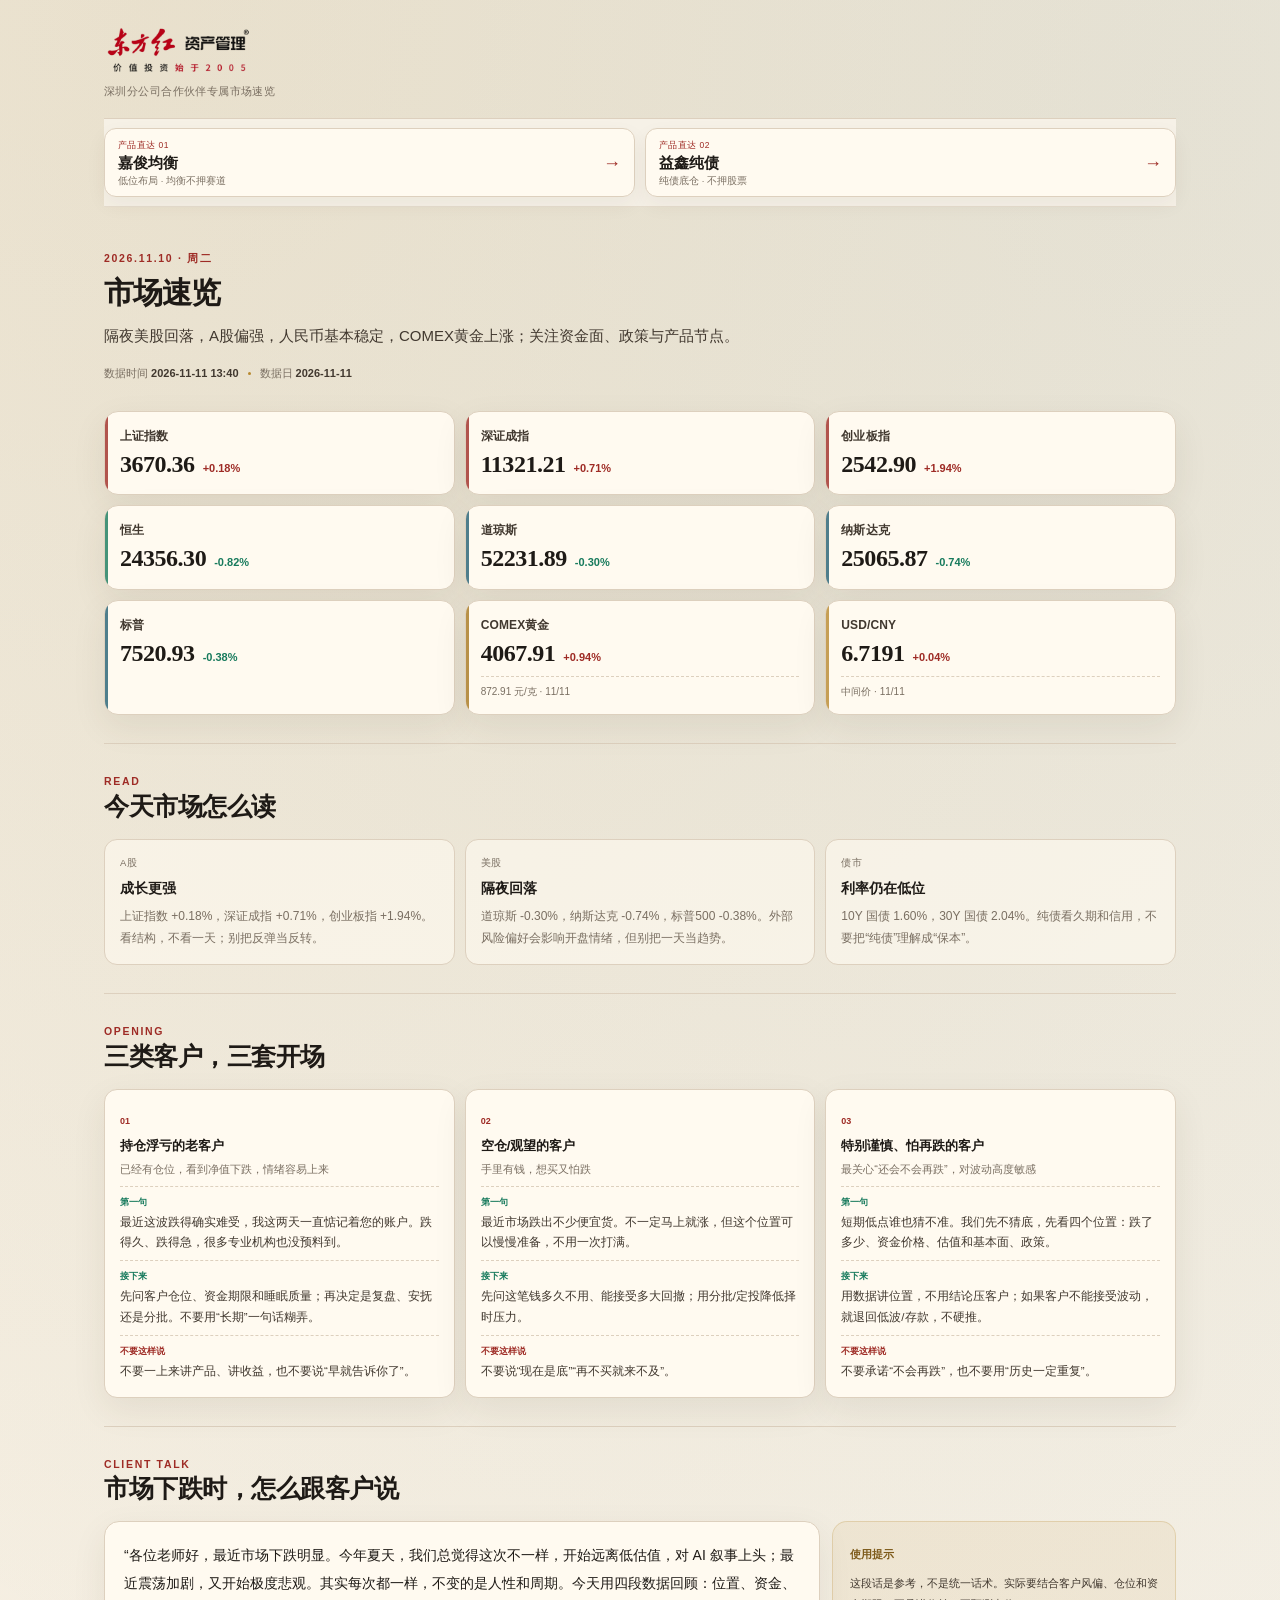
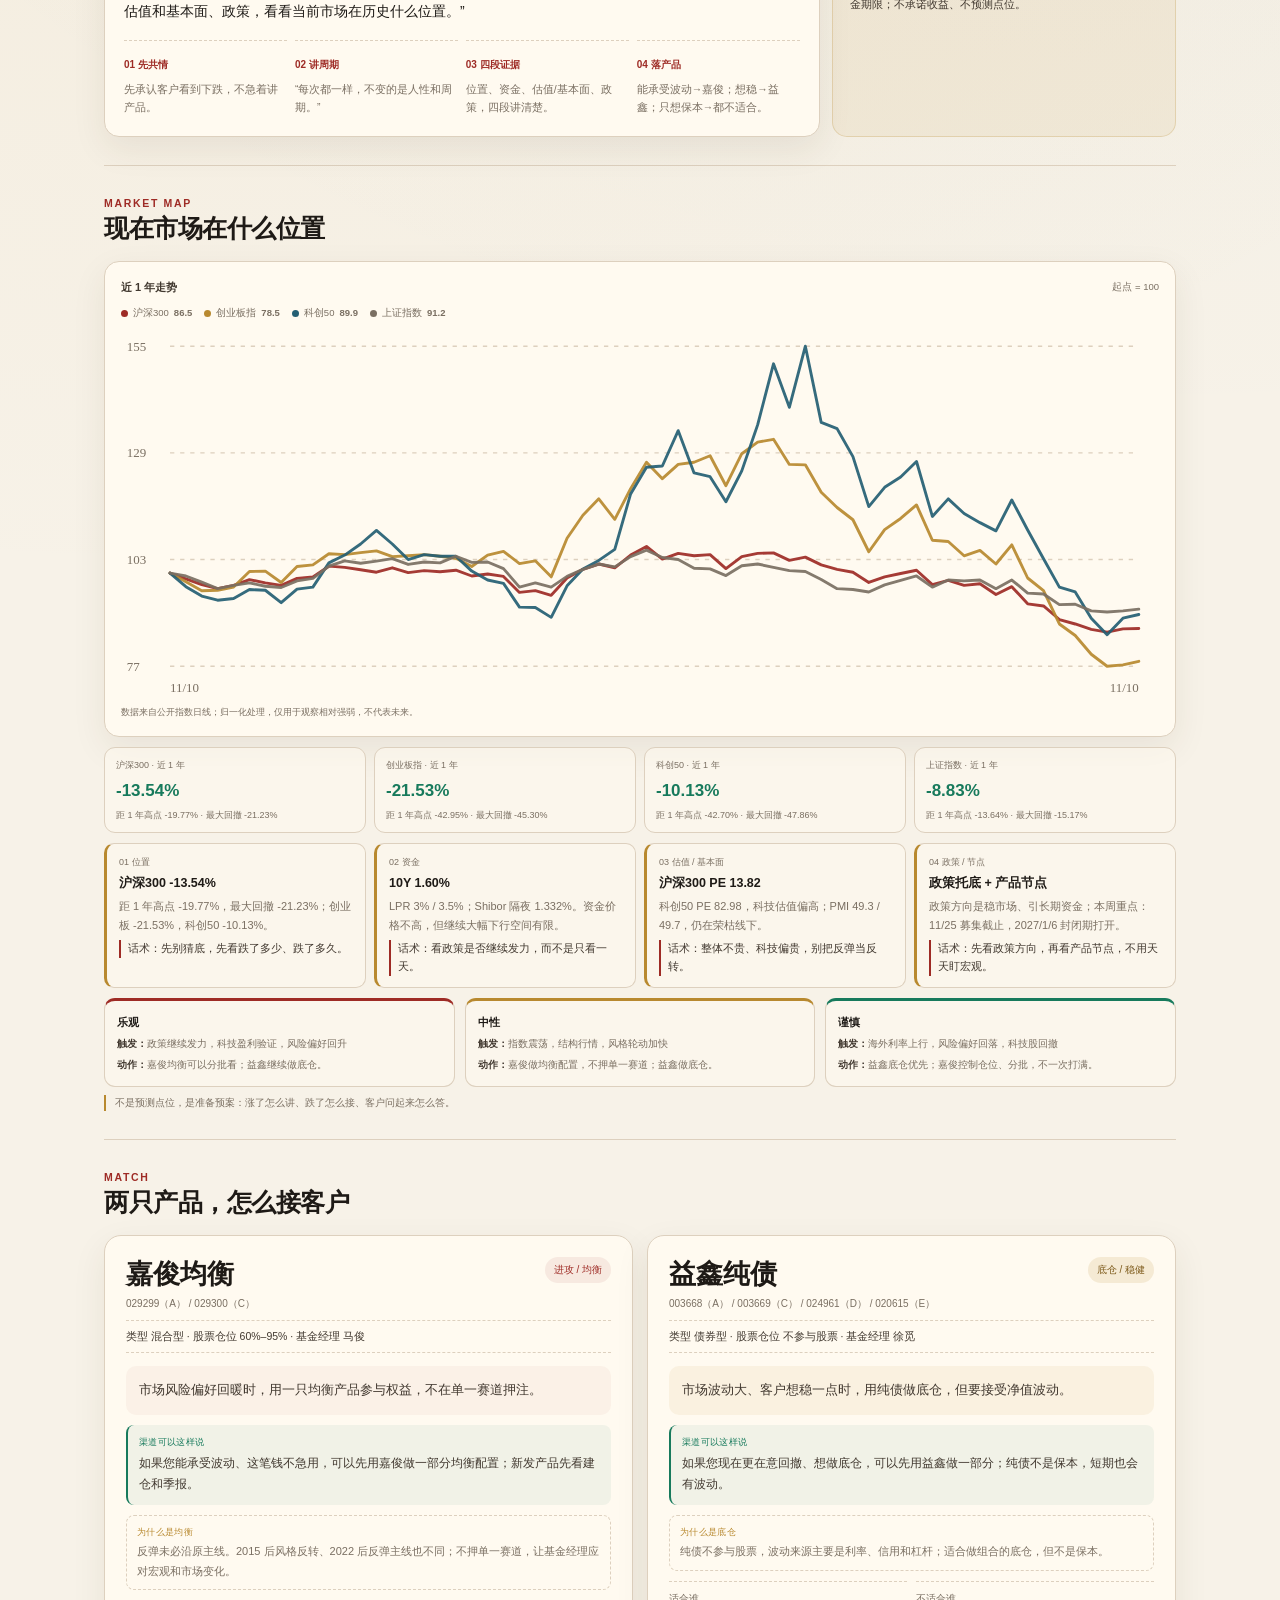
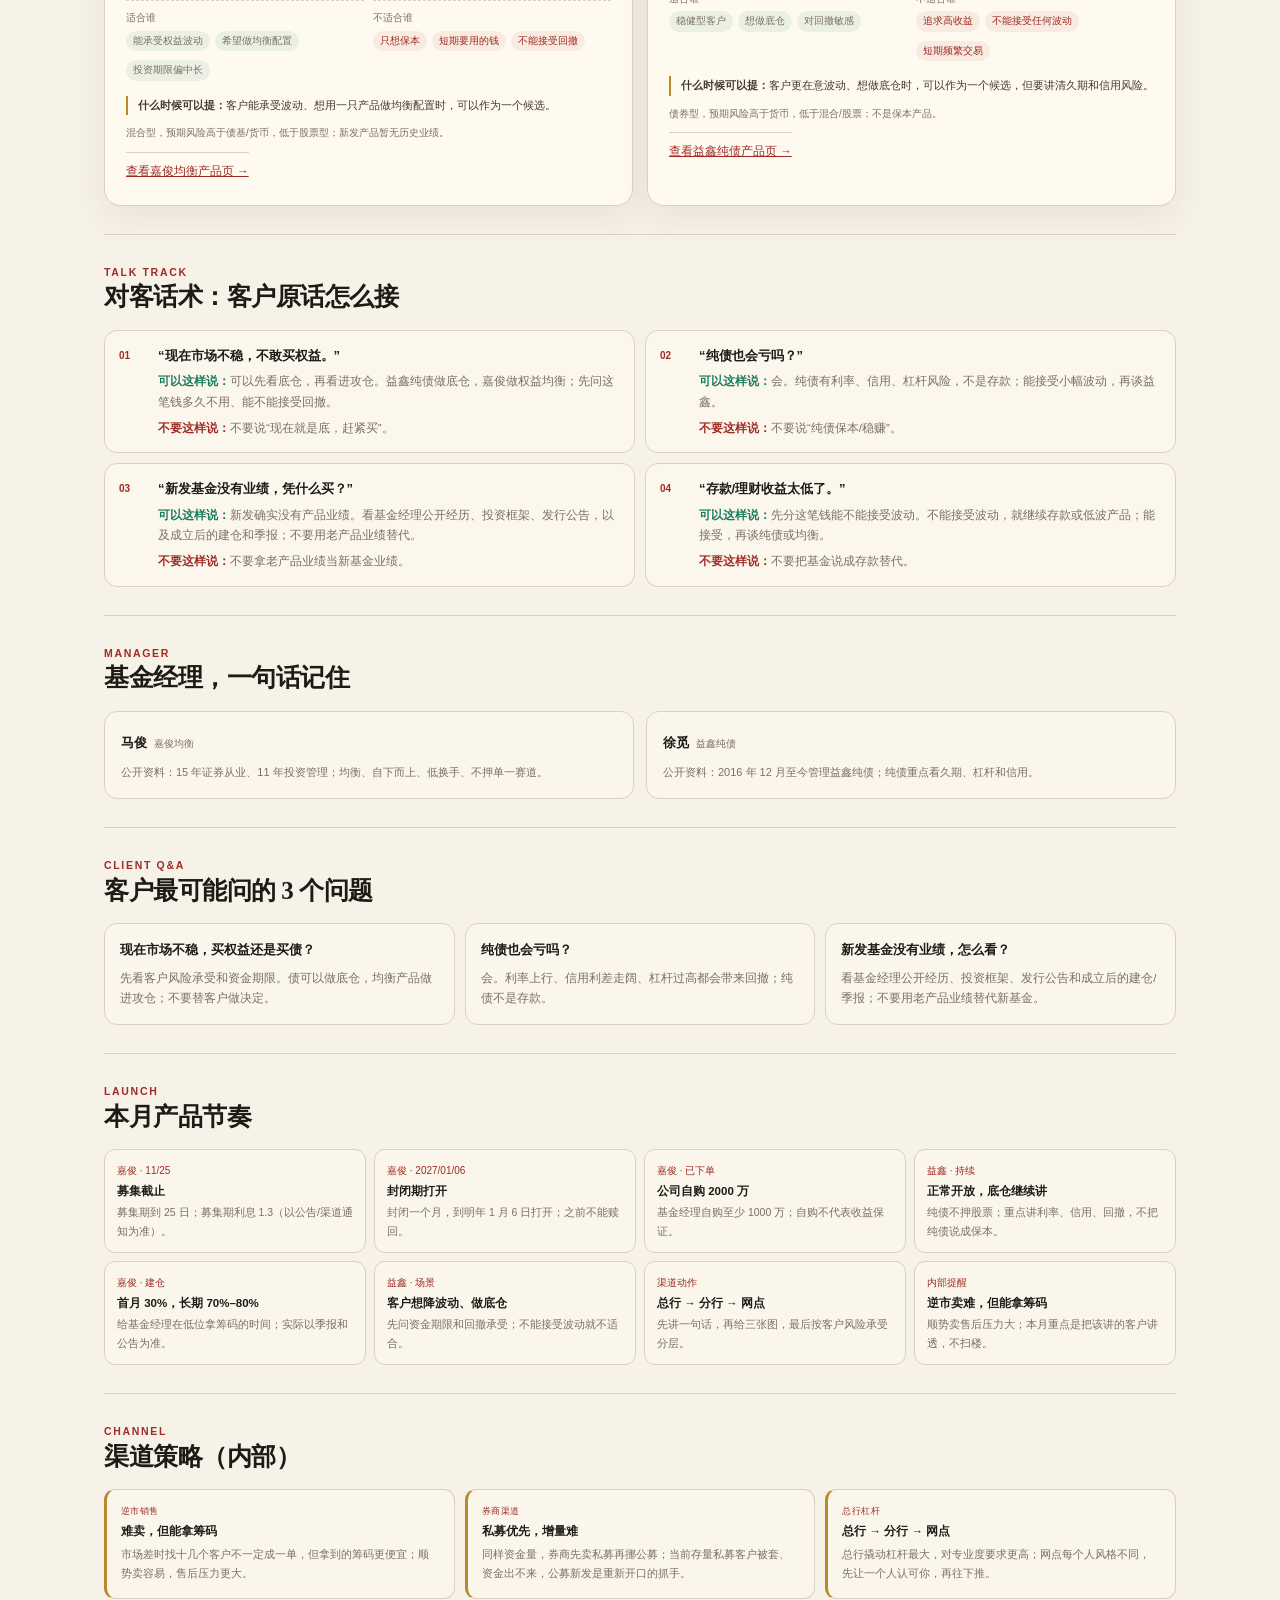
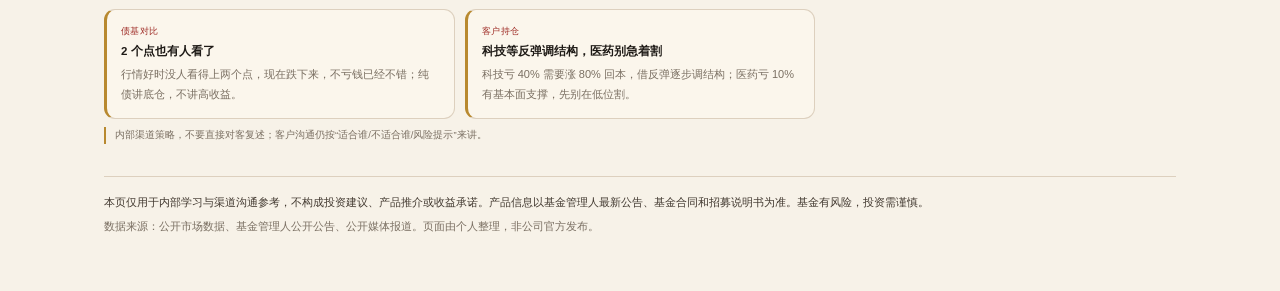
==== commit 5c1b4b6c: "feat: 按产品拆分宏观政策与回撤沟通" ====
--- a/index.html
+++ b/index.html
@@ -25,7 +25,6 @@
     <a href="jiajun.html"><span>产品直达 01</span><b>嘉俊均衡</b><em>低位布局 · 均衡不押赛道</em><i>→</i></a>
     <a href="yixin.html"><span>产品直达 02</span><b>益鑫纯债</b><em>纯债底仓 · 不押股票</em><i>→</i></a>
   </nav>
-  <a class="research-strip" href="research.html"><span>研究弹药库</span><b>宏观 · 基金经理六维 · 产品证据 · 回撤话术</b><i>→</i></a>
 
   <main>
     <section class="hero">
@@ -136,19 +135,6 @@
 
     <section class="section">
       <div class="section-head">
-        <div><div class="eyebrow">RESEARCH</div><h2>研究弹药库</h2></div>
-      </div>
-      <div class="research-grid">
-        <a href="research.html#macro"><span>01</span><b>宏观与政策</b><em>四组有出处的素材</em></a>
-        <a href="research.html#manager"><span>02</span><b>基金经理六维</b><em>业绩/风险/行为/风格/绑定/一致性</em></a>
-        <a href="research.html#product"><span>03</span><b>产品证据链</b><em>产品/组合/对比/行情</em></a>
-        <a href="research.html#translate"><span>04</span><b>销售翻译</b><em>宏观→配置，回撤→风险预算</em></a>
-        <a href="research.html#drawdown"><span>05</span><b>回撤沟通</b><em>投诉预防与话术红线</em></a>
-      </div>
-    </section>
-
-    <section class="section">
-      <div class="section-head">
         <div><div class="eyebrow">CHANNEL</div><h2>渠道策略（内部）</h2></div>
       </div>
       <div class="strategy-grid">
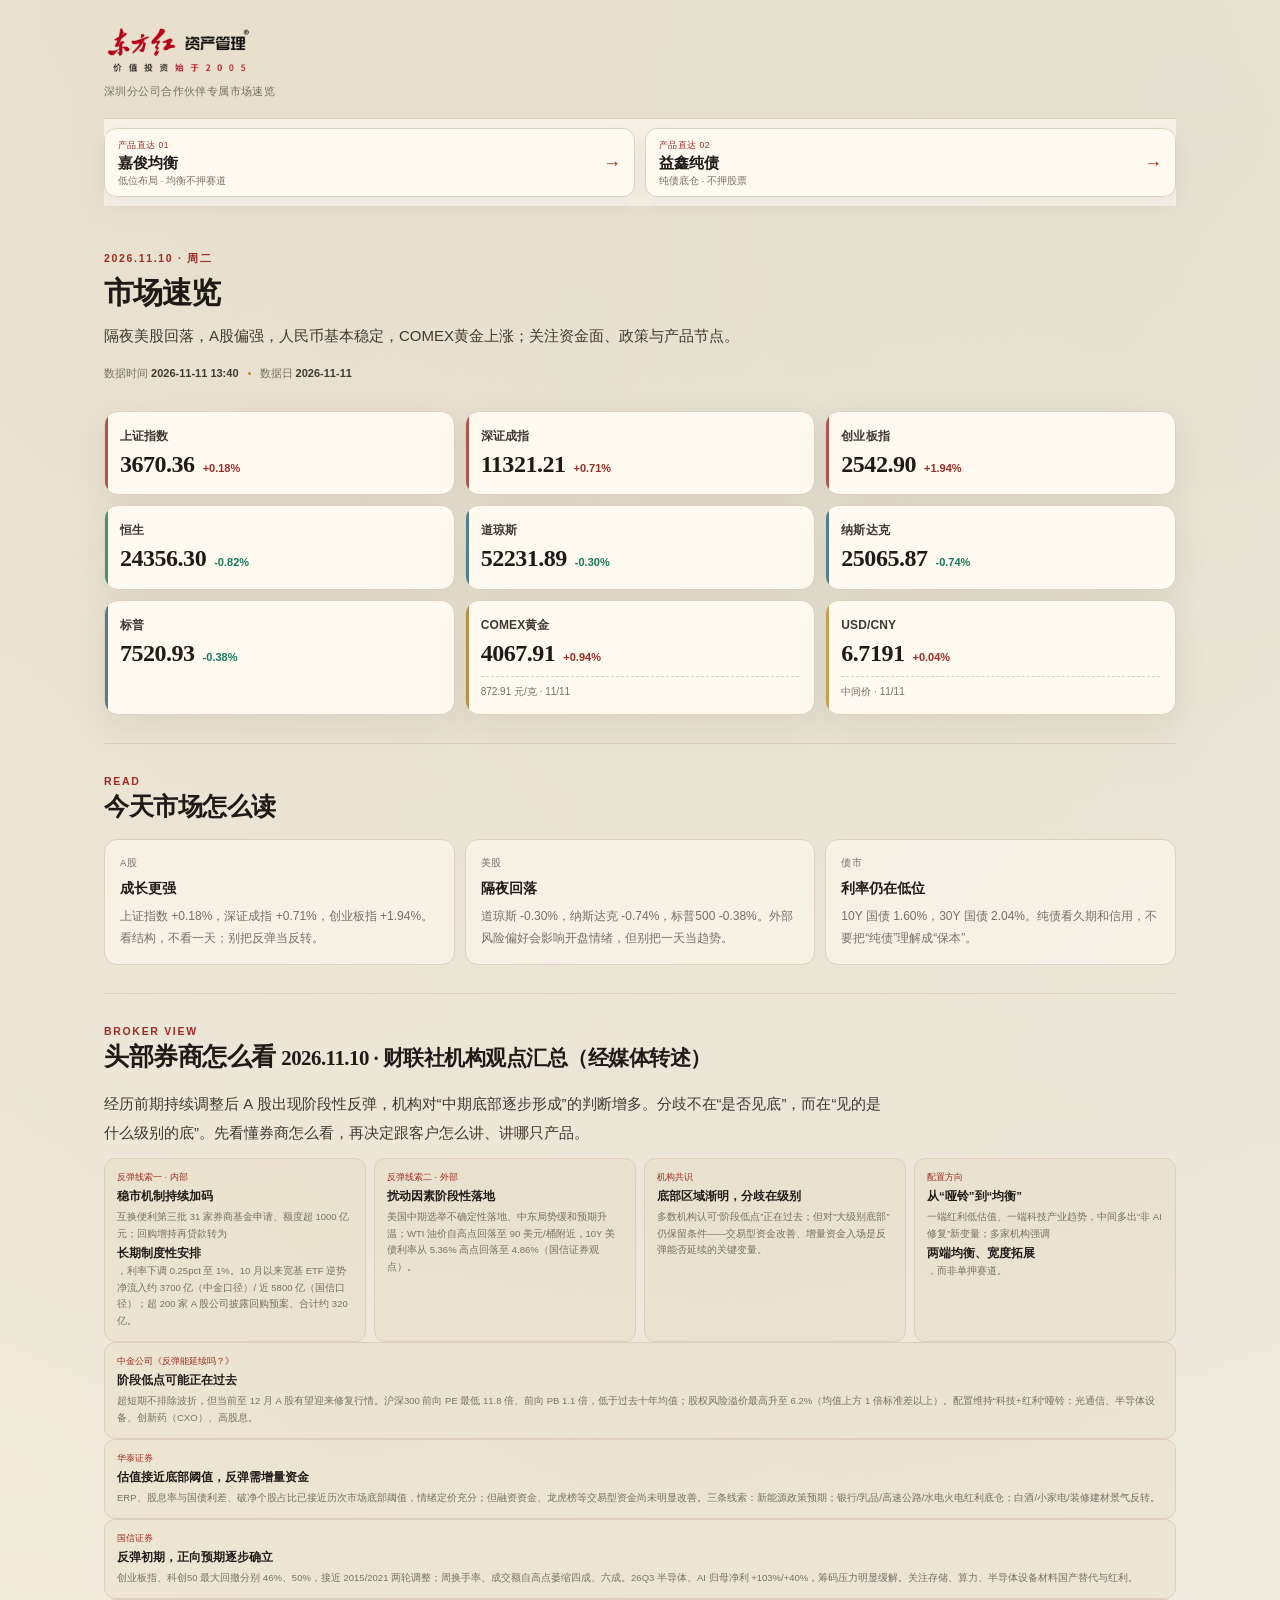
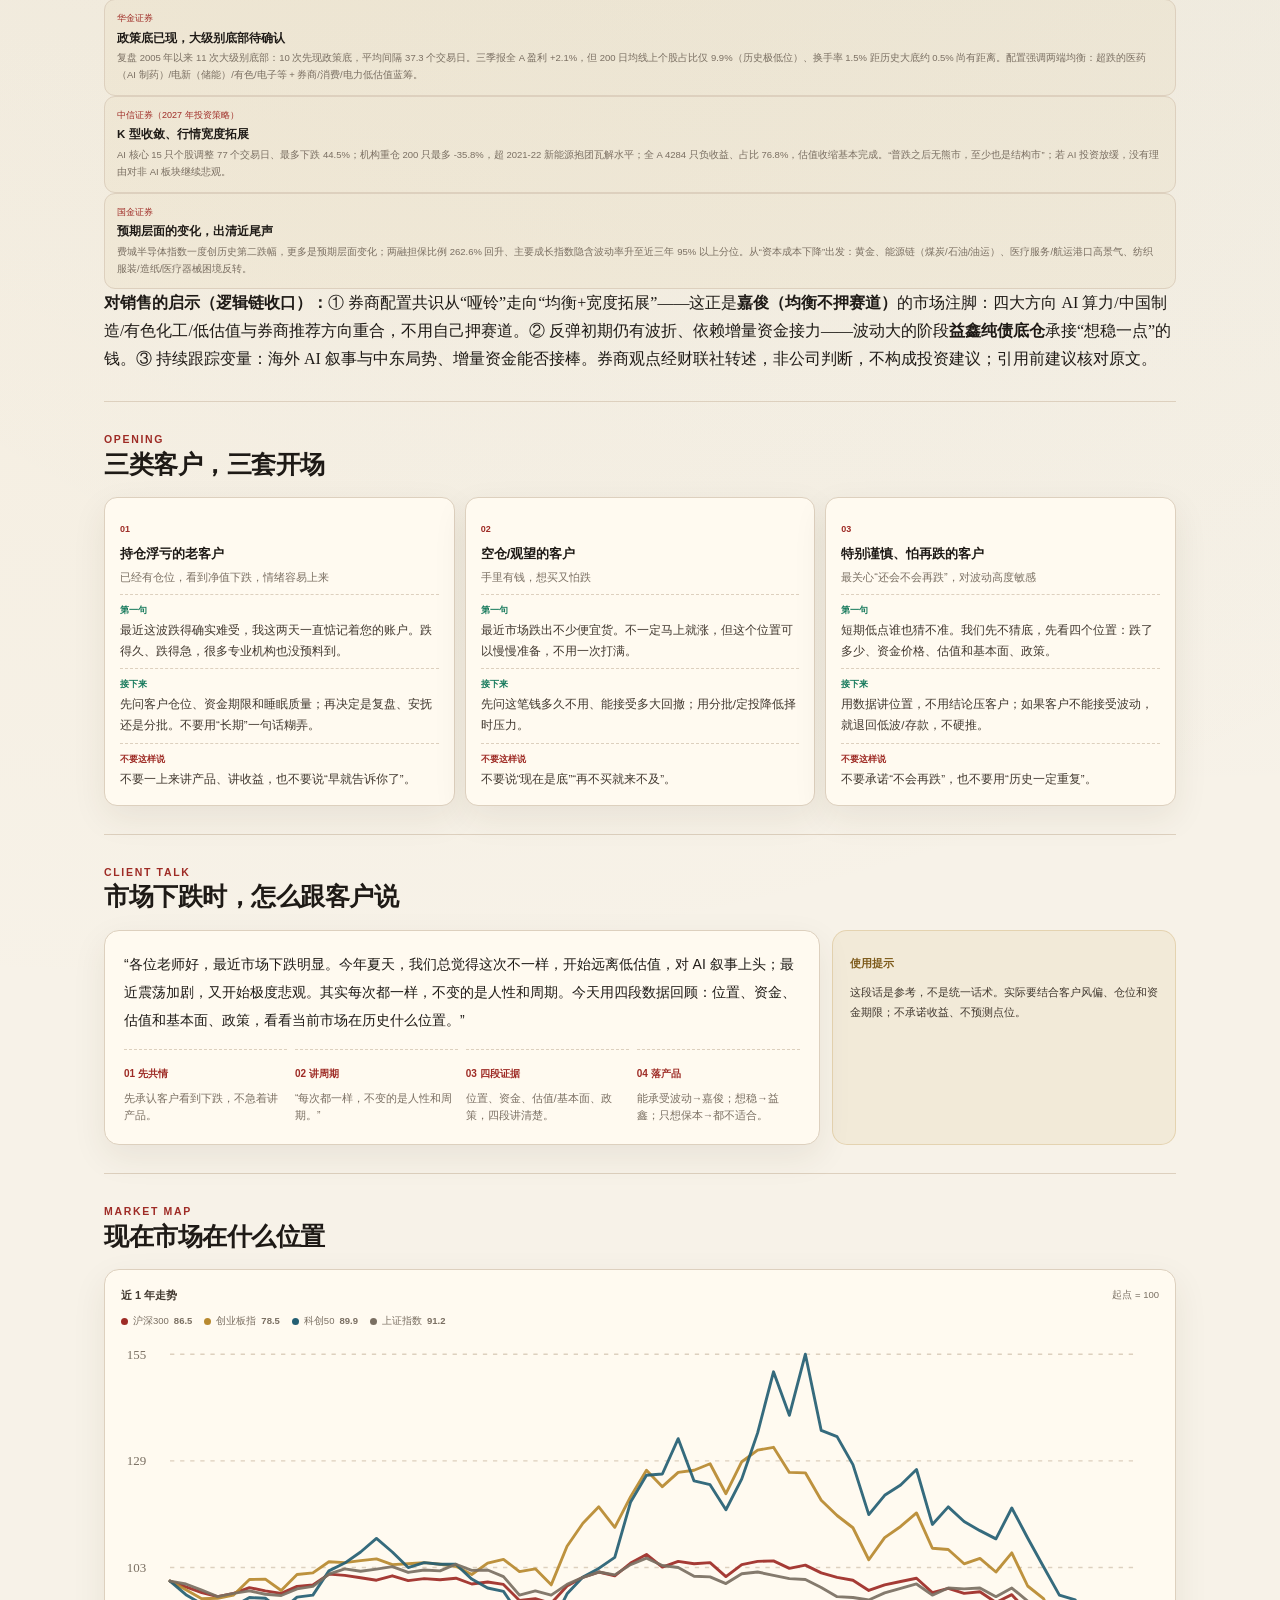
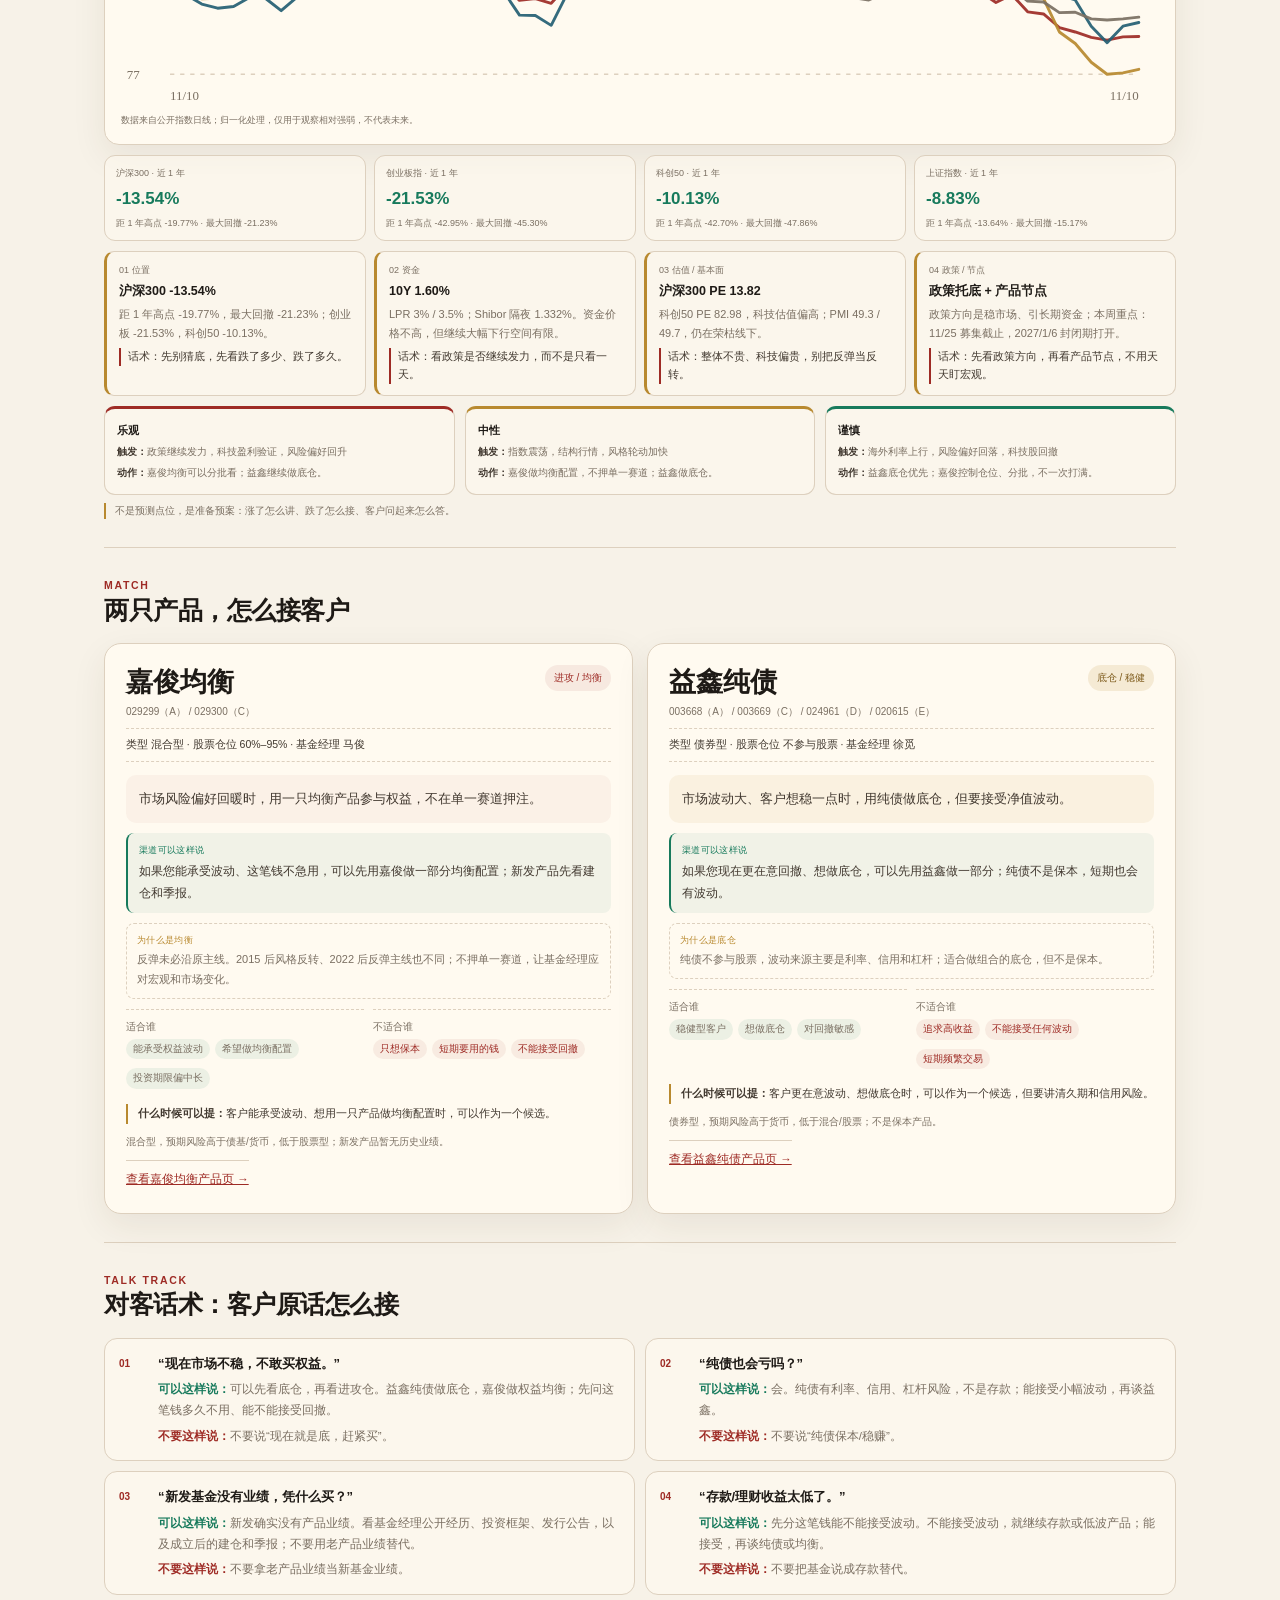
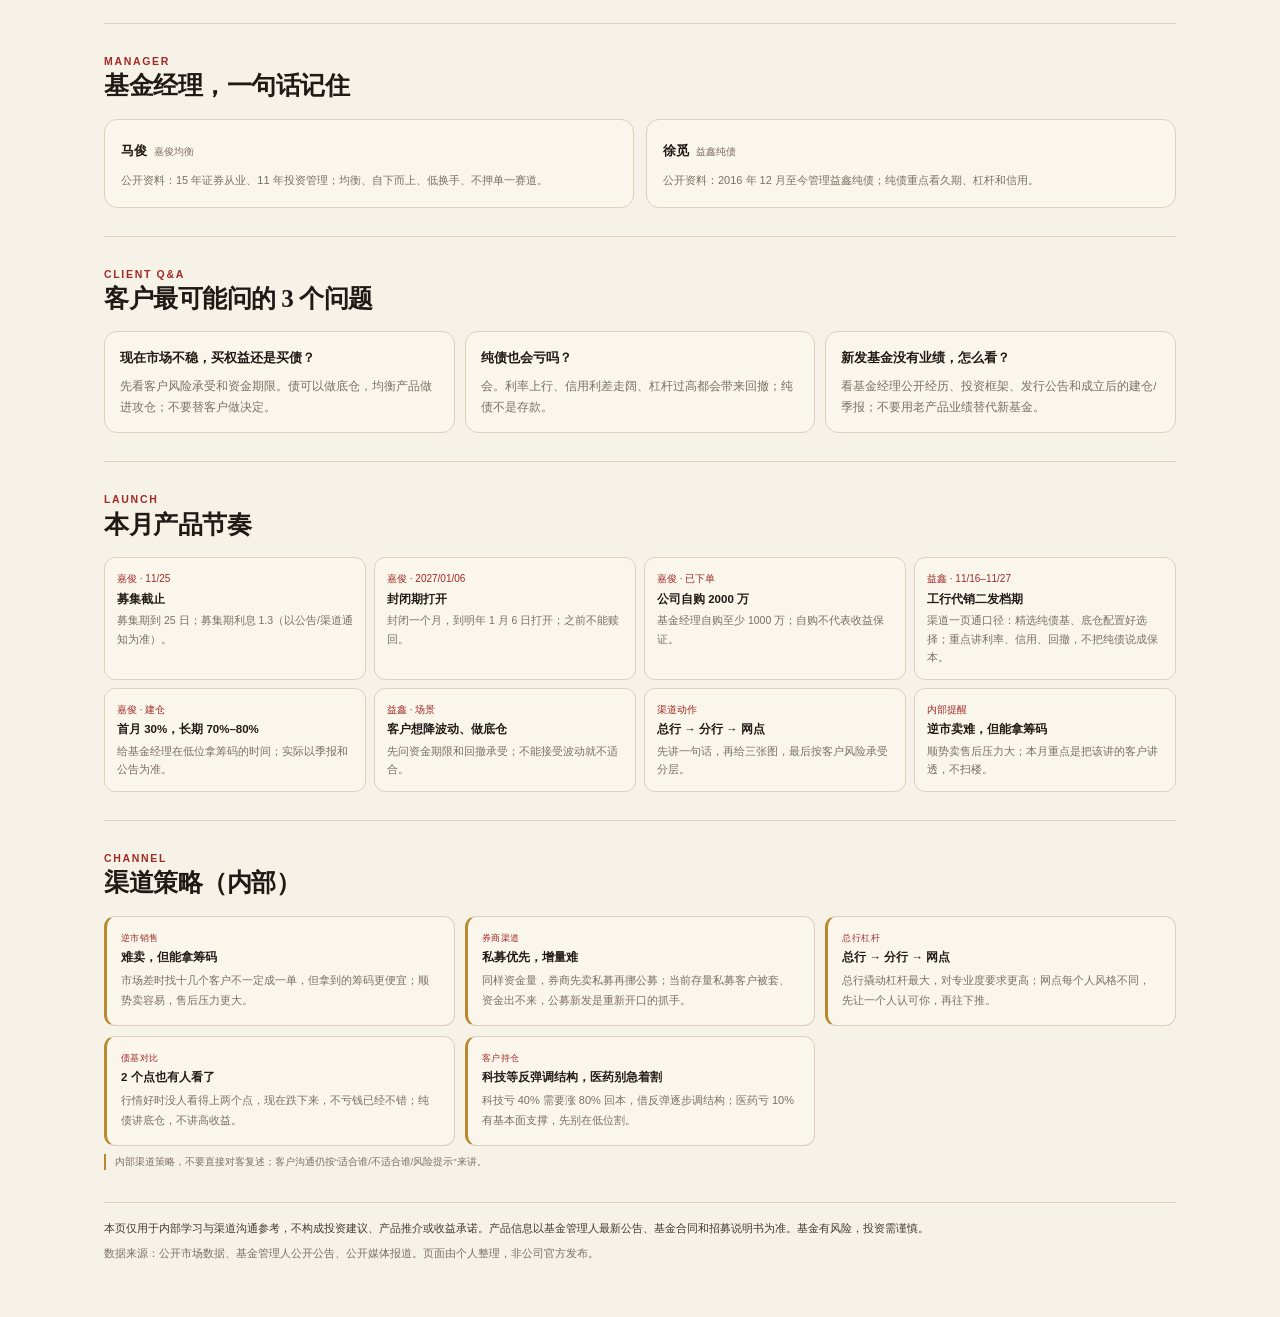
==== commit 32c5fc88: "feat: 新增头部券商观点板块（财联社 11.10 汇总）+ 益鑫二发档期" ====
--- a/index.html
+++ b/index.html
@@ -41,6 +41,28 @@
         <div><div class="eyebrow">READ</div><h2>今天市场怎么读</h2></div>
       </div>
       <div class="read-grid" id="read-grid"></div>
+    </section>
+
+    <section class="section">
+      <div class="section-head">
+        <div><div class="eyebrow">BROKER VIEW</div><h2>头部券商怎么看 <small>2026.11.10 · 财联社机构观点汇总（经媒体转述）</small></h2></div>
+      </div>
+      <p class="summary" style="margin:0 0 2px">经历前期持续调整后 A 股出现阶段性反弹，机构对“中期底部逐步形成”的判断增多。分歧不在“是否见底”，而在“见的是什么级别的底”。先看懂券商怎么看，再决定跟客户怎么讲、讲哪只产品。</p>
+      <div class="viewpoint-grid">
+        <article class="viewpoint-card"><span>反弹线索一 · 内部</span><b>稳市机制持续加码</b><p>互换便利第三批 31 家券商基金申请、额度超 1000 亿元；回购增持再贷款转为<b>长期制度性安排</b>，利率下调 0.25pct 至 1%。10 月以来宽基 ETF 逆势净流入约 3700 亿（中金口径）/ 近 5800 亿（国信口径）；超 200 家 A 股公司披露回购预案、合计约 320 亿。</p></article>
+        <article class="viewpoint-card"><span>反弹线索二 · 外部</span><b>扰动因素阶段性落地</b><p>美国中期选举不确定性落地、中东局势缓和预期升温；WTI 油价自高点回落至 90 美元/桶附近，10Y 美债利率从 5.36% 高点回落至 4.86%（国信证券观点）。</p></article>
+        <article class="viewpoint-card"><span>机构共识</span><b>底部区域渐明，分歧在级别</b><p>多数机构认可“阶段低点”正在过去；但对“大级别底部”仍保留条件——交易型资金改善、增量资金入场是反弹能否延续的关键变量。</p></article>
+        <article class="viewpoint-card"><span>配置方向</span><b>从“哑铃”到“均衡”</b><p>一端红利低估值、一端科技产业趋势，中间多出“非 AI 修复”新变量；多家机构强调<b>两端均衡、宽度拓展</b>，而非单押赛道。</p></article>
+      </div>
+      <div class="broker-grid">
+        <article class="viewpoint-card"><span>中金公司《反弹能延续吗？》</span><b>阶段低点可能正在过去</b><p>超短期不排除波折，但当前至 12 月 A 股有望迎来修复行情。沪深300 前向 PE 最低 11.8 倍、前向 PB 1.1 倍，低于过去十年均值；股权风险溢价最高升至 6.2%（均值上方 1 倍标准差以上）。配置维持“科技+红利”哑铃：光通信、半导体设备、创新药（CXO）、高股息。</p></article>
+        <article class="viewpoint-card"><span>华泰证券</span><b>估值接近底部阈值，反弹需增量资金</b><p>ERP、股息率与国债利差、破净个股占比已接近历次市场底部阈值，情绪定价充分；但融资资金、龙虎榜等交易型资金尚未明显改善。三条线索：新能源政策预期；银行/乳品/高速公路/水电火电红利底仓；白酒/小家电/装修建材景气反转。</p></article>
+        <article class="viewpoint-card"><span>国信证券</span><b>反弹初期，正向预期逐步确立</b><p>创业板指、科创50 最大回撤分别 46%、50%，接近 2015/2021 两轮调整；周换手率、成交额自高点萎缩四成、六成。26Q3 半导体、AI 归母净利 +103%/+40%，筹码压力明显缓解。关注存储、算力、半导体设备材料国产替代与红利。</p></article>
+        <article class="viewpoint-card"><span>华金证券</span><b>政策底已现，大级别底部待确认</b><p>复盘 2005 年以来 11 次大级别底部：10 次先现政策底，平均间隔 37.3 个交易日。三季报全 A 盈利 +2.1%，但 200 日均线上个股占比仅 9.9%（历史极低位）、换手率 1.5% 距历史大底约 0.5% 尚有距离。配置强调两端均衡：超跌的医药（AI 制药）/电新（储能）/有色/电子等 + 券商/消费/电力低估值蓝筹。</p></article>
+        <article class="viewpoint-card"><span>中信证券（2027 年投资策略）</span><b>K 型收敛、行情宽度拓展</b><p>AI 核心 15 只个股调整 77 个交易日、最多下跌 44.5%；机构重仓 200 只最多 -35.8%，超 2021-22 新能源抱团瓦解水平；全 A 4284 只负收益、占比 76.8%，估值收缩基本完成。“普跌之后无熊市，至少也是结构市”；若 AI 投资放缓，没有理由对非 AI 板块继续悲观。</p></article>
+        <article class="viewpoint-card"><span>国金证券</span><b>预期层面的变化，出清近尾声</b><p>费城半导体指数一度创历史第二跌幅，更多是预期层面变化；两融担保比例 262.6% 回升、主要成长指数隐含波动率升至近三年 95% 以上分位。从“资本成本下降”出发：黄金、能源链（煤炭/石油/油运）、医疗服务/航运港口高景气、纺织服装/造纸/医疗器械困境反转。</p></article>
+      </div>
+      <div class="broker-note"><b>对销售的启示（逻辑链收口）：</b>① 券商配置共识从“哑铃”走向“均衡+宽度拓展”——这正是<b>嘉俊（均衡不押赛道）</b>的市场注脚：四大方向 AI 算力/中国制造/有色化工/低估值与券商推荐方向重合，不用自己押赛道。② 反弹初期仍有波折、依赖增量资金接力——波动大的阶段<b>益鑫纯债底仓</b>承接“想稳一点”的钱。③ 持续跟踪变量：海外 AI 叙事与中东局势、增量资金能否接棒。券商观点经财联社转述，非公司判断，不构成投资建议；引用前建议核对原文。</div>
     </section>
 
     <section class="section">
@@ -123,7 +145,7 @@
         <article class="launch-card"><span>嘉俊 · 11/25</span><b>募集截止</b><p>募集期到 25 日；募集期利息 1.3（以公告/渠道通知为准）。</p></article>
         <article class="launch-card"><span>嘉俊 · 2027/01/06</span><b>封闭期打开</b><p>封闭一个月，到明年 1 月 6 日打开；之前不能赎回。</p></article>
         <article class="launch-card"><span>嘉俊 · 已下单</span><b>公司自购 2000 万</b><p>基金经理自购至少 1000 万；自购不代表收益保证。</p></article>
-        <article class="launch-card"><span>益鑫 · 持续</span><b>正常开放，底仓继续讲</b><p>纯债不押股票；重点讲利率、信用、回撤，不把纯债说成保本。</p></article>
+        <article class="launch-card"><span>益鑫 · 11/16–11/27</span><b>工行代销二发档期</b><p>渠道一页通口径：精选纯债基、底仓配置好选择；重点讲利率、信用、回撤，不把纯债说成保本。</p></article>
       </div>
       <div class="launch-grid" style="margin-top:8px">
         <article class="launch-card"><span>嘉俊 · 建仓</span><b>首月 30%，长期 70%–80%</b><p>给基金经理在低位拿筹码的时间；实际以季报和公告为准。</p></article>
@@ -153,7 +175,7 @@
     <p>数据来源：公开市场数据、基金管理人公开公告、公开媒体报道。页面由个人整理，非公司官方发布。</p>
   </footer>
 </div>
-<script src="data/portal.js"></script>
+<script src="../data/portal.js"></script>
 <script src="app.js"></script>
 </body>
 </html>
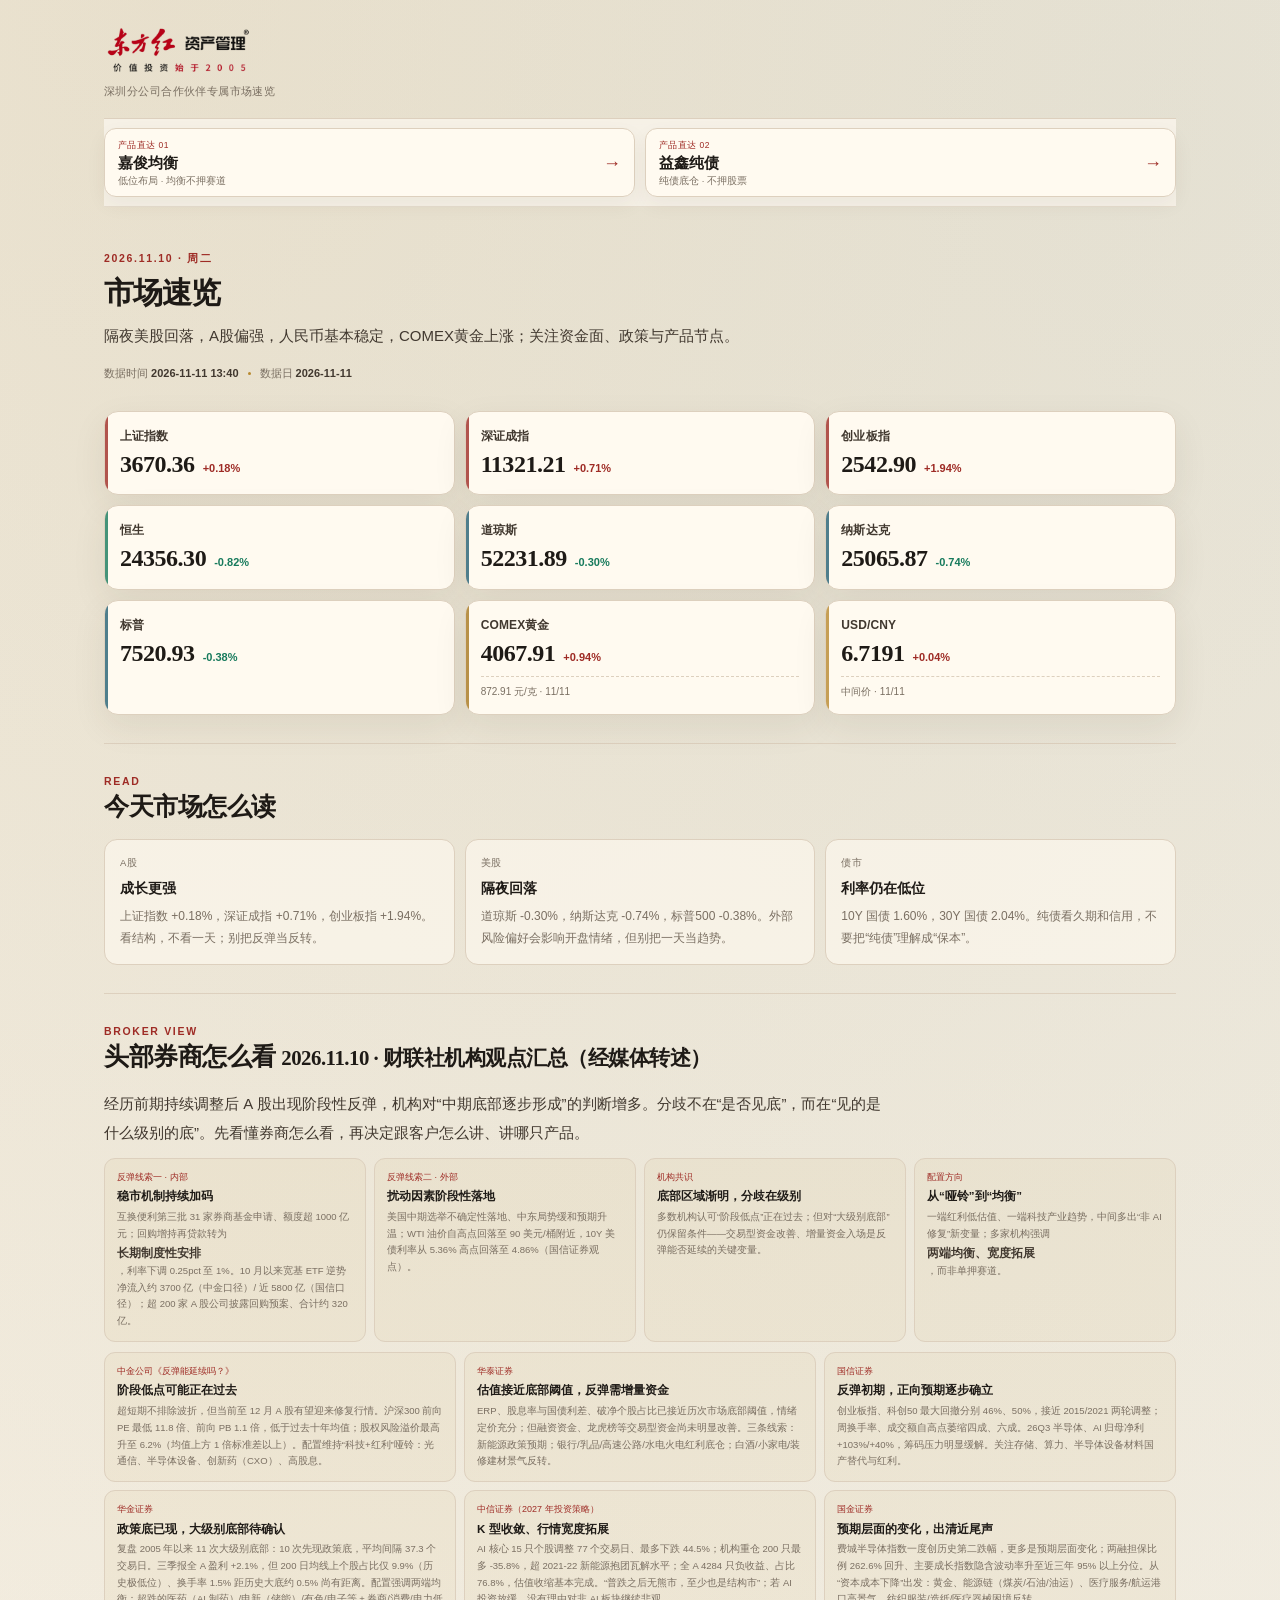
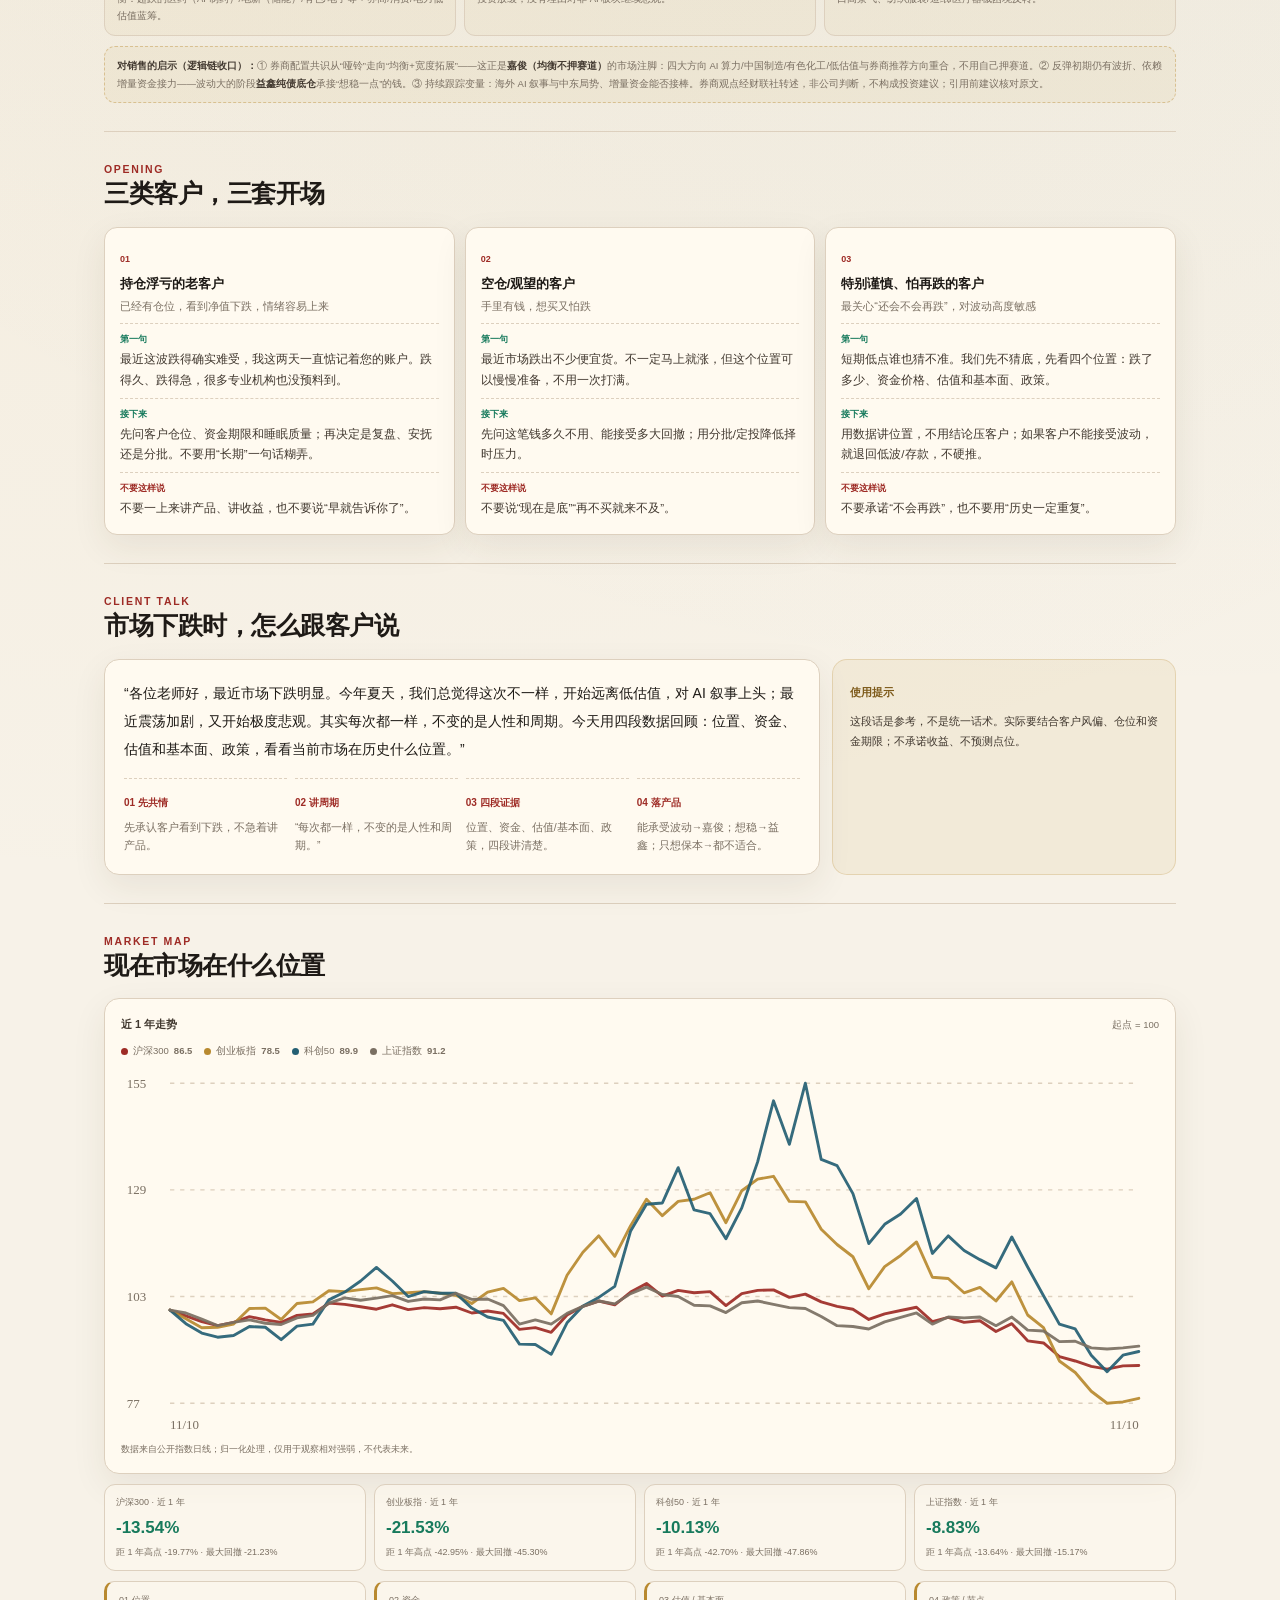
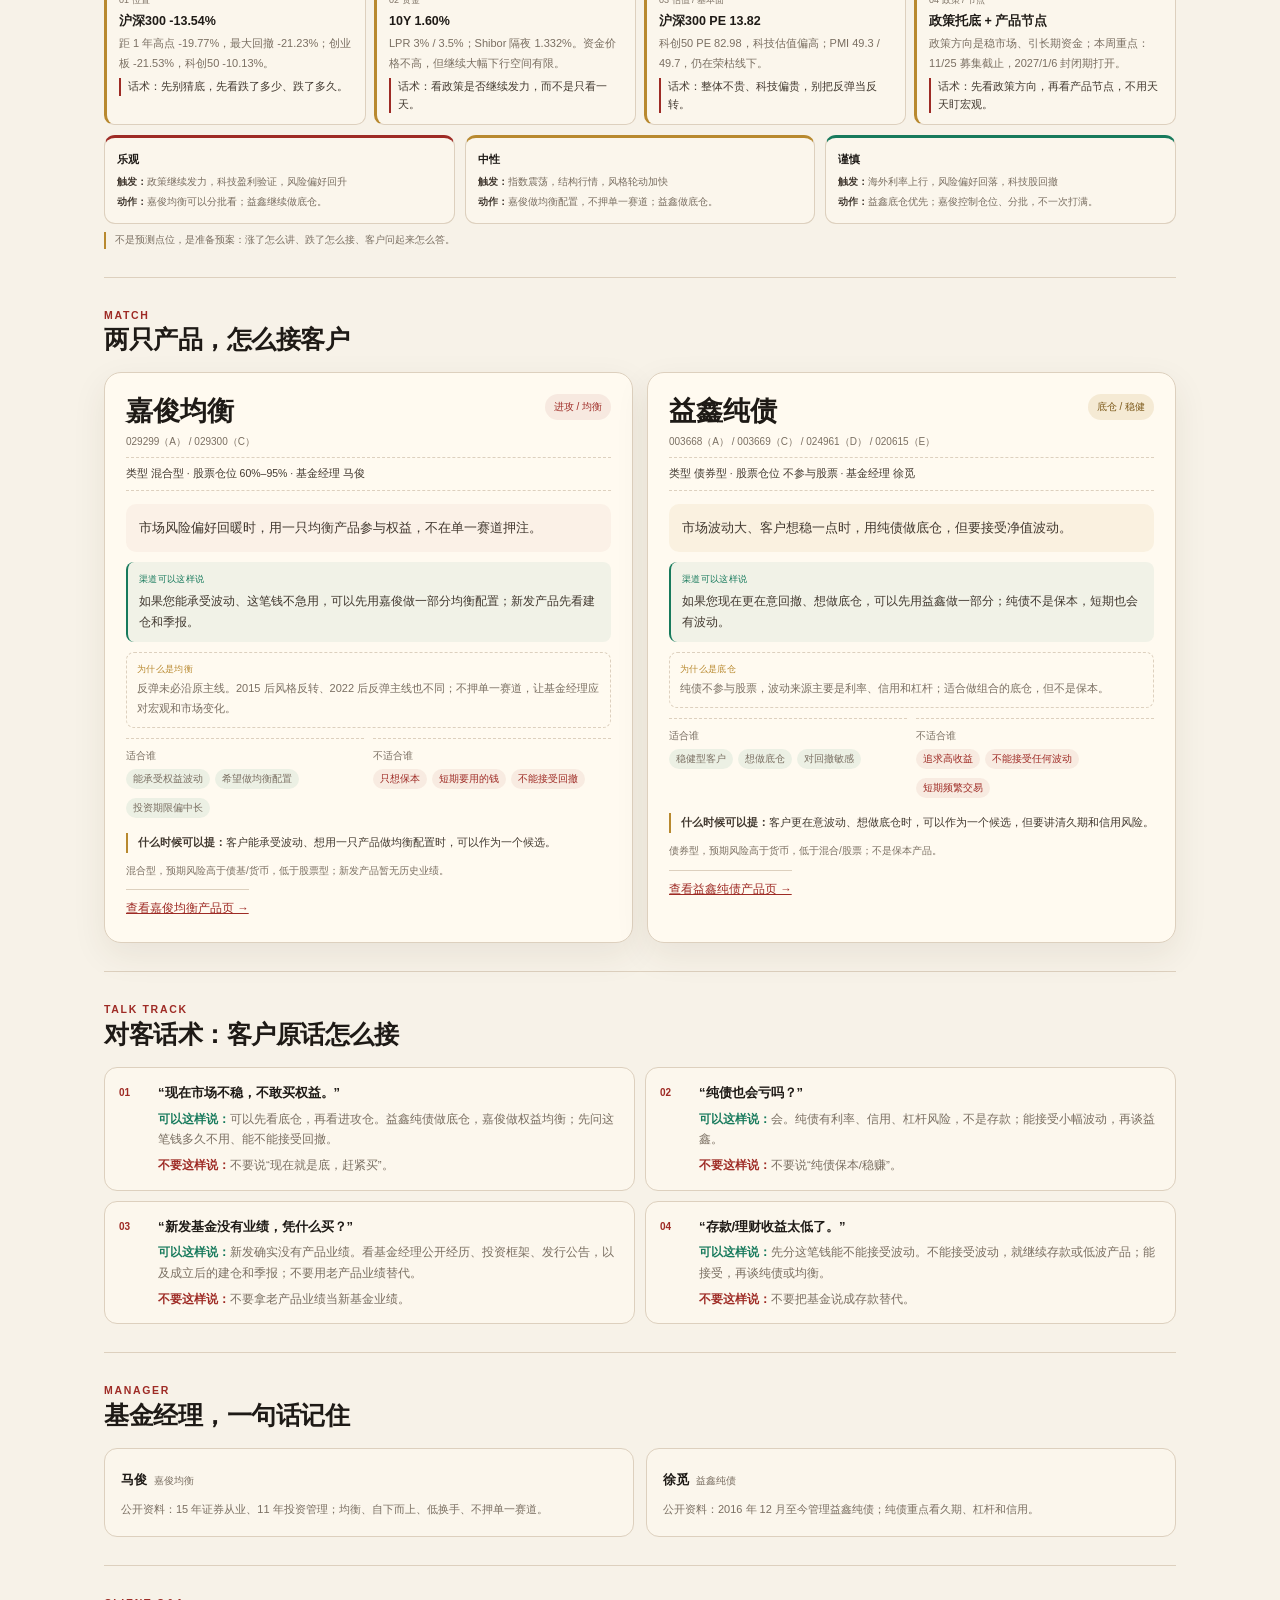
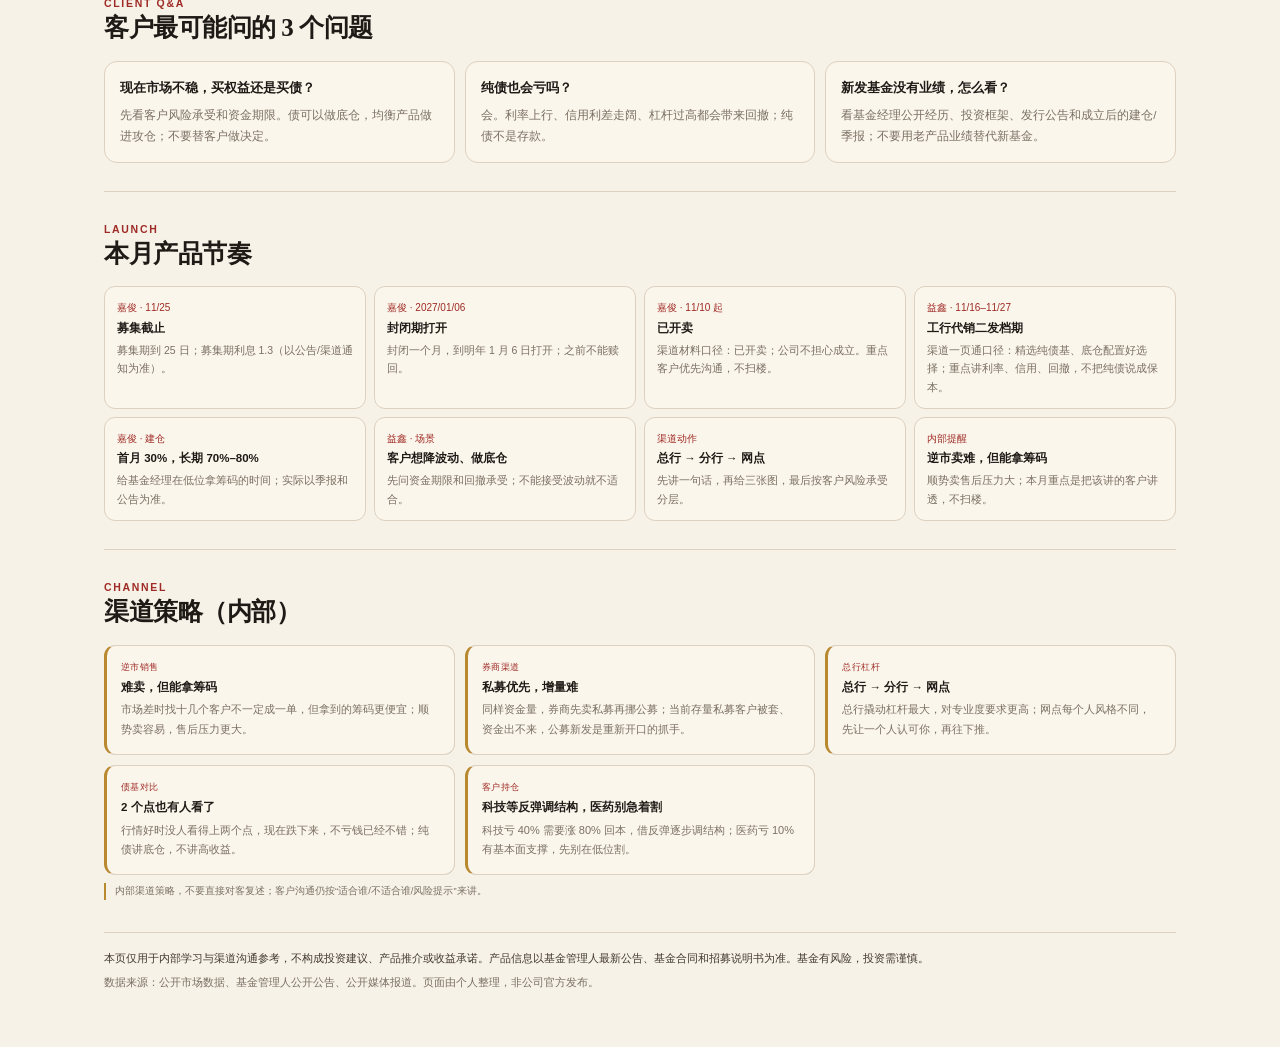
==== commit 8659ed42: "chore: 撤下自购宣传，LAUNCH 卡改为已开卖进度" ====
--- a/index.html
+++ b/index.html
@@ -144,7 +144,7 @@
       <div class="launch-grid">
         <article class="launch-card"><span>嘉俊 · 11/25</span><b>募集截止</b><p>募集期到 25 日；募集期利息 1.3（以公告/渠道通知为准）。</p></article>
         <article class="launch-card"><span>嘉俊 · 2027/01/06</span><b>封闭期打开</b><p>封闭一个月，到明年 1 月 6 日打开；之前不能赎回。</p></article>
-        <article class="launch-card"><span>嘉俊 · 已下单</span><b>公司自购 2000 万</b><p>基金经理自购至少 1000 万；自购不代表收益保证。</p></article>
+        <article class="launch-card"><span>嘉俊 · 11/10 起</span><b>已开卖</b><p>渠道材料口径：已开卖；公司不担心成立。重点客户优先沟通，不扫楼。</p></article>
         <article class="launch-card"><span>益鑫 · 11/16–11/27</span><b>工行代销二发档期</b><p>渠道一页通口径：精选纯债基、底仓配置好选择；重点讲利率、信用、回撤，不把纯债说成保本。</p></article>
       </div>
       <div class="launch-grid" style="margin-top:8px">
--- a/styles.css
+++ b/styles.css
@@ -117,6 +117,10 @@
 .viewpoint-card span{display:block;font-family:var(--font-d);font-size:9px;color:var(--red)}
 .viewpoint-card b{display:block;font-family:var(--font-d);font-size:11.5px;line-height:1.55;margin-top:3px;color:var(--ink)}
 .viewpoint-card p{font-family:var(--font-d);font-size:9.5px;line-height:1.75;color:var(--muted);margin-top:3px}
+.viewpoint-card p b{color:var(--ink2);font-weight:600}
+.broker-grid{display:grid;grid-template-columns:repeat(3,1fr);gap:8px;margin-top:10px}
+.broker-note{font-family:var(--font-d);font-size:9.5px;line-height:1.8;color:var(--muted);margin-top:10px;padding:10px 12px;border:1px dashed rgba(184,137,47,.4);border-radius:11px;background:rgba(184,137,47,.06)}
+.broker-note b{color:var(--ink2)}
 .scenario-grid{display:grid;grid-template-columns:repeat(3,1fr);gap:10px;margin-top:10px}
 .scenario{border:1px solid var(--line);border-top:3px solid var(--line);border-radius:11px;background:rgba(255,250,240,.55);padding:12px}
 .scenario.up{border-top-color:var(--red)}
@@ -193,6 +197,7 @@
   .position-grid{grid-template-columns:1fr}
   .scenario-grid{grid-template-columns:1fr}
   .viewpoint-grid{grid-template-columns:1fr 1fr}
+  .broker-grid{grid-template-columns:1fr}
 }
 @media(max-width:600px){
   .page{padding:18px 16px 42px}
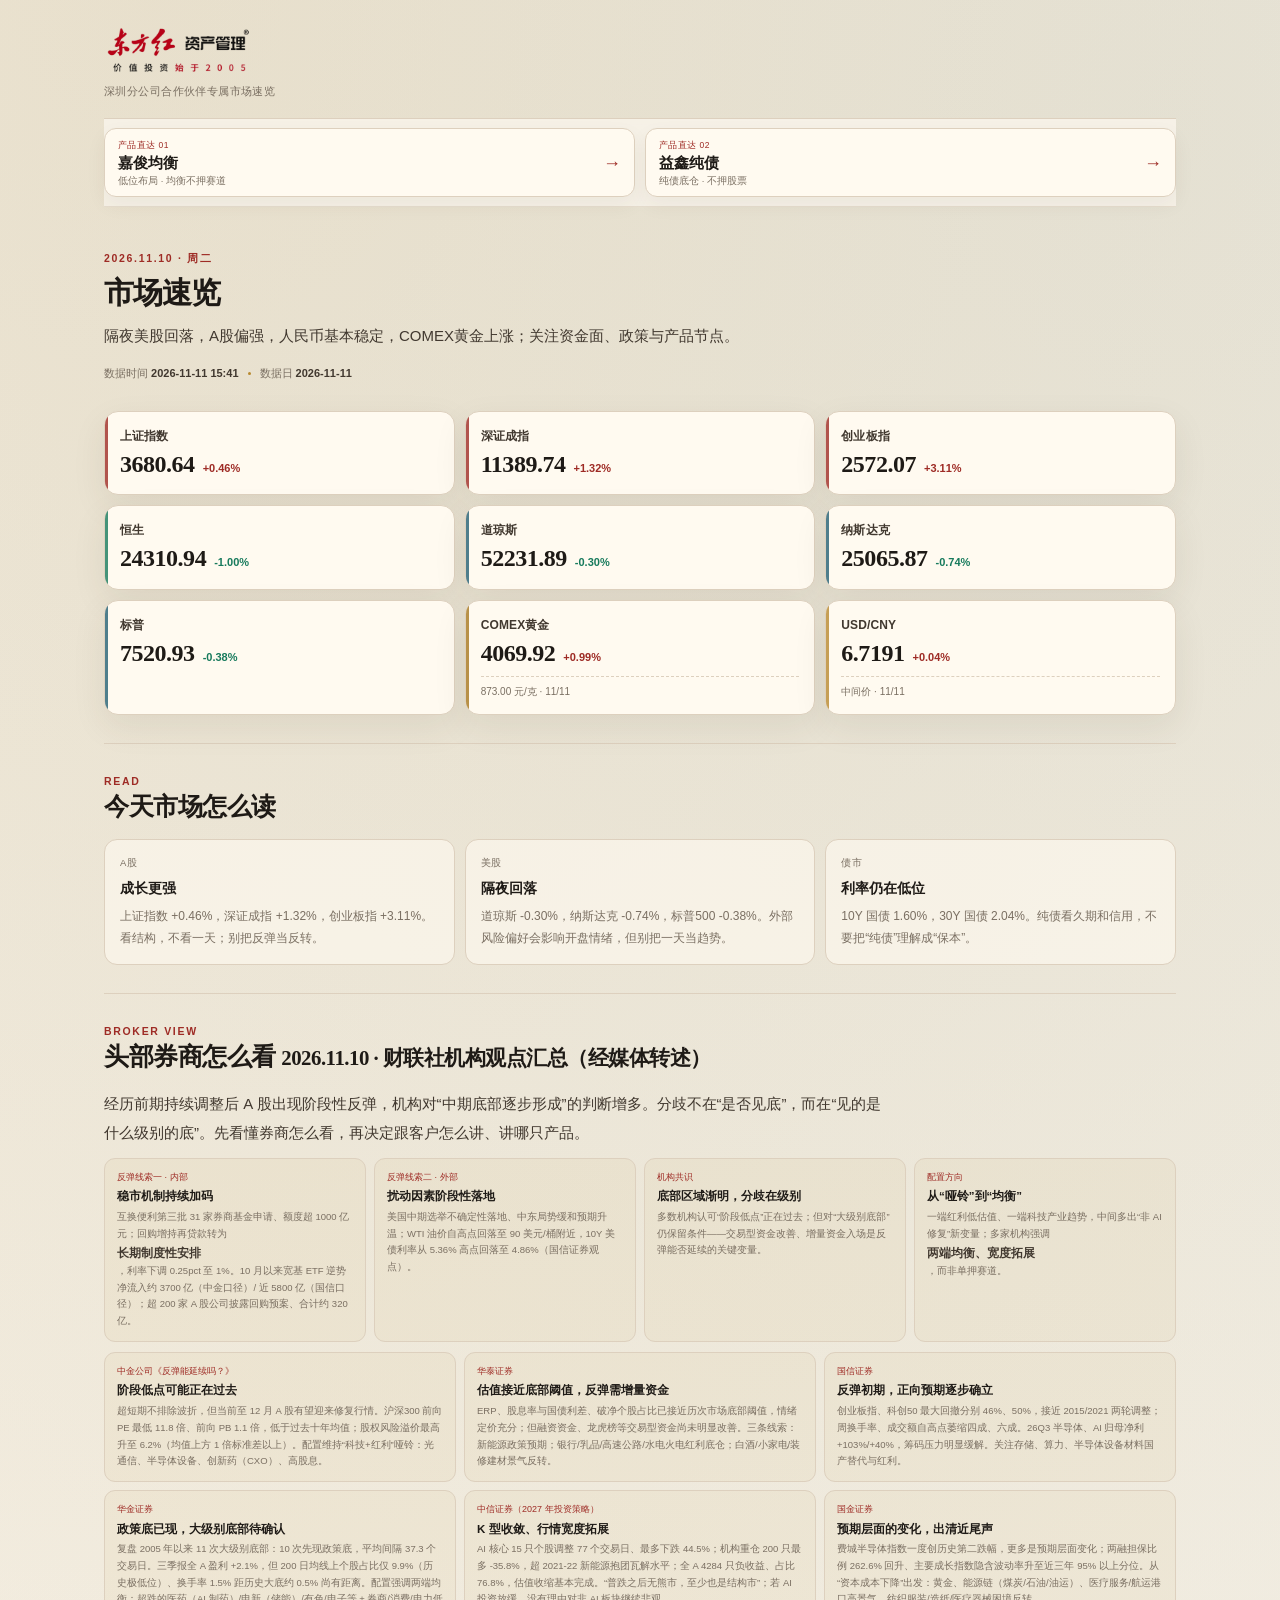
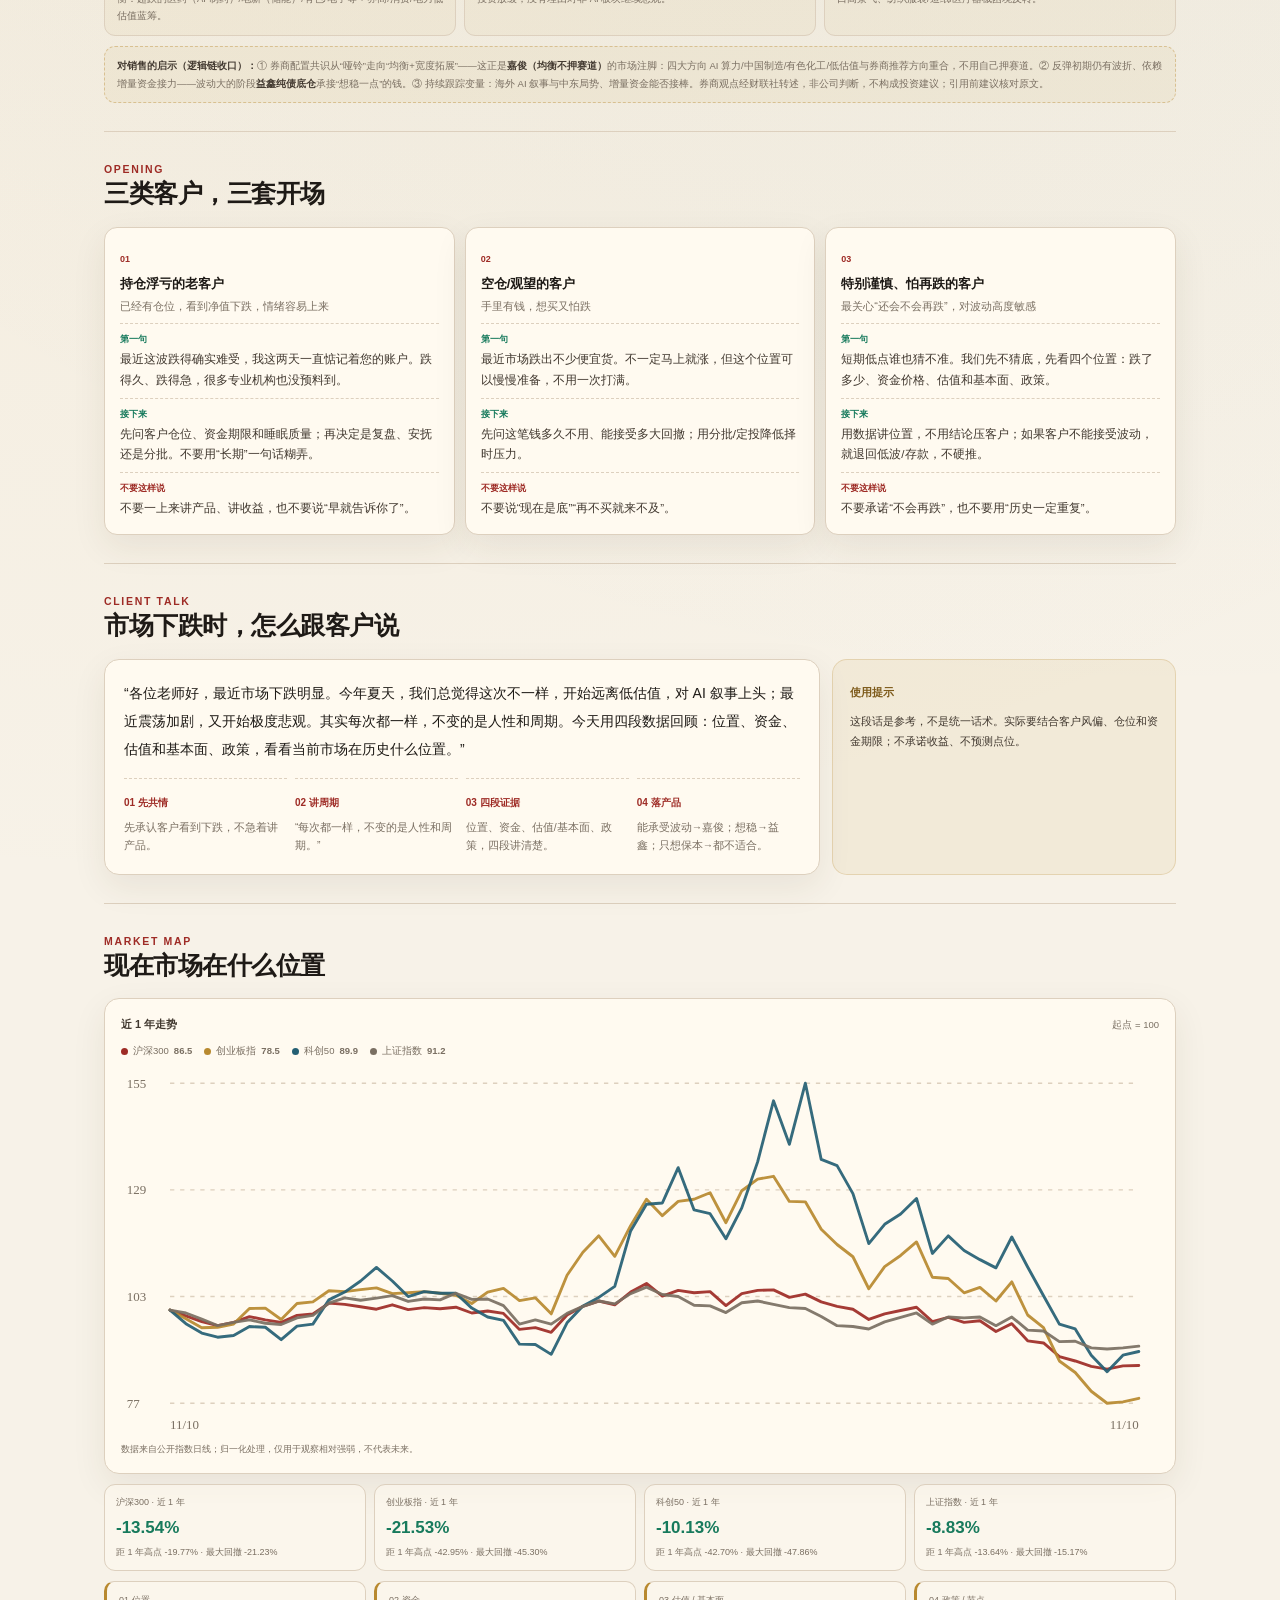
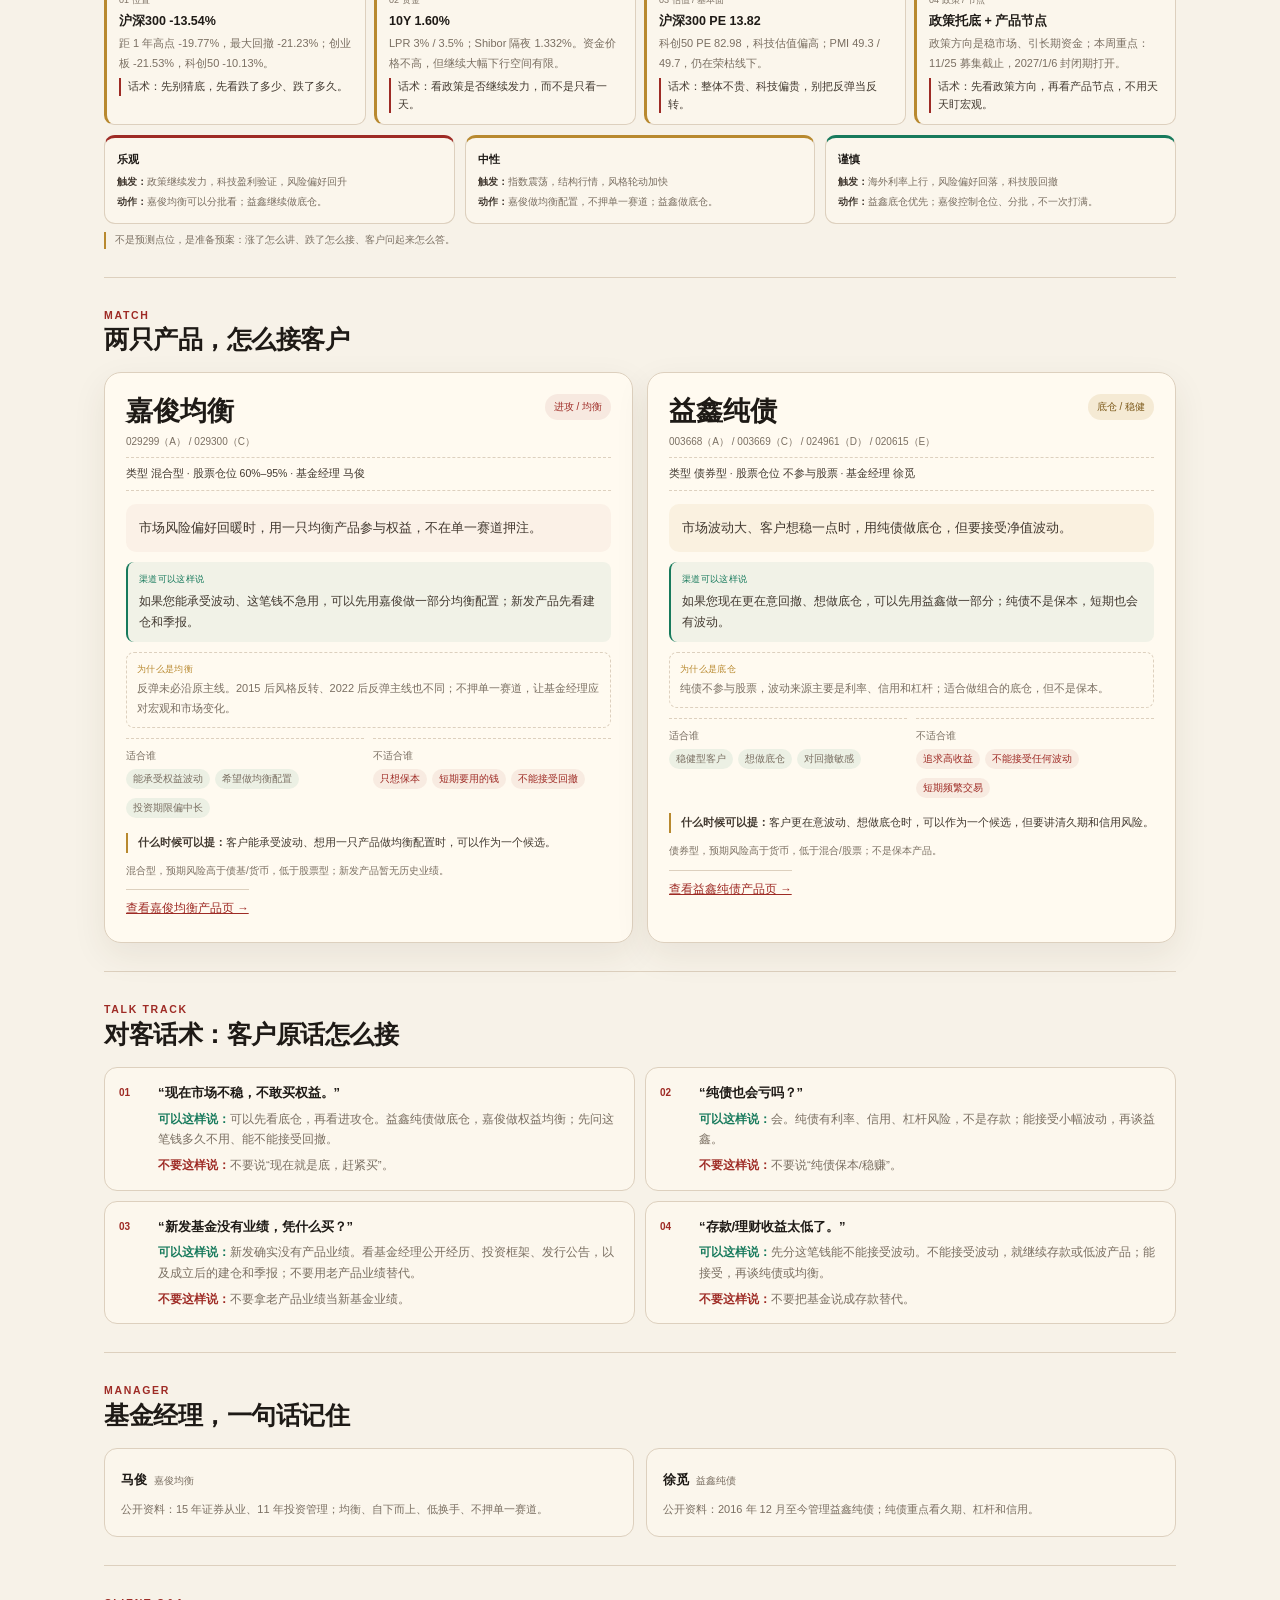
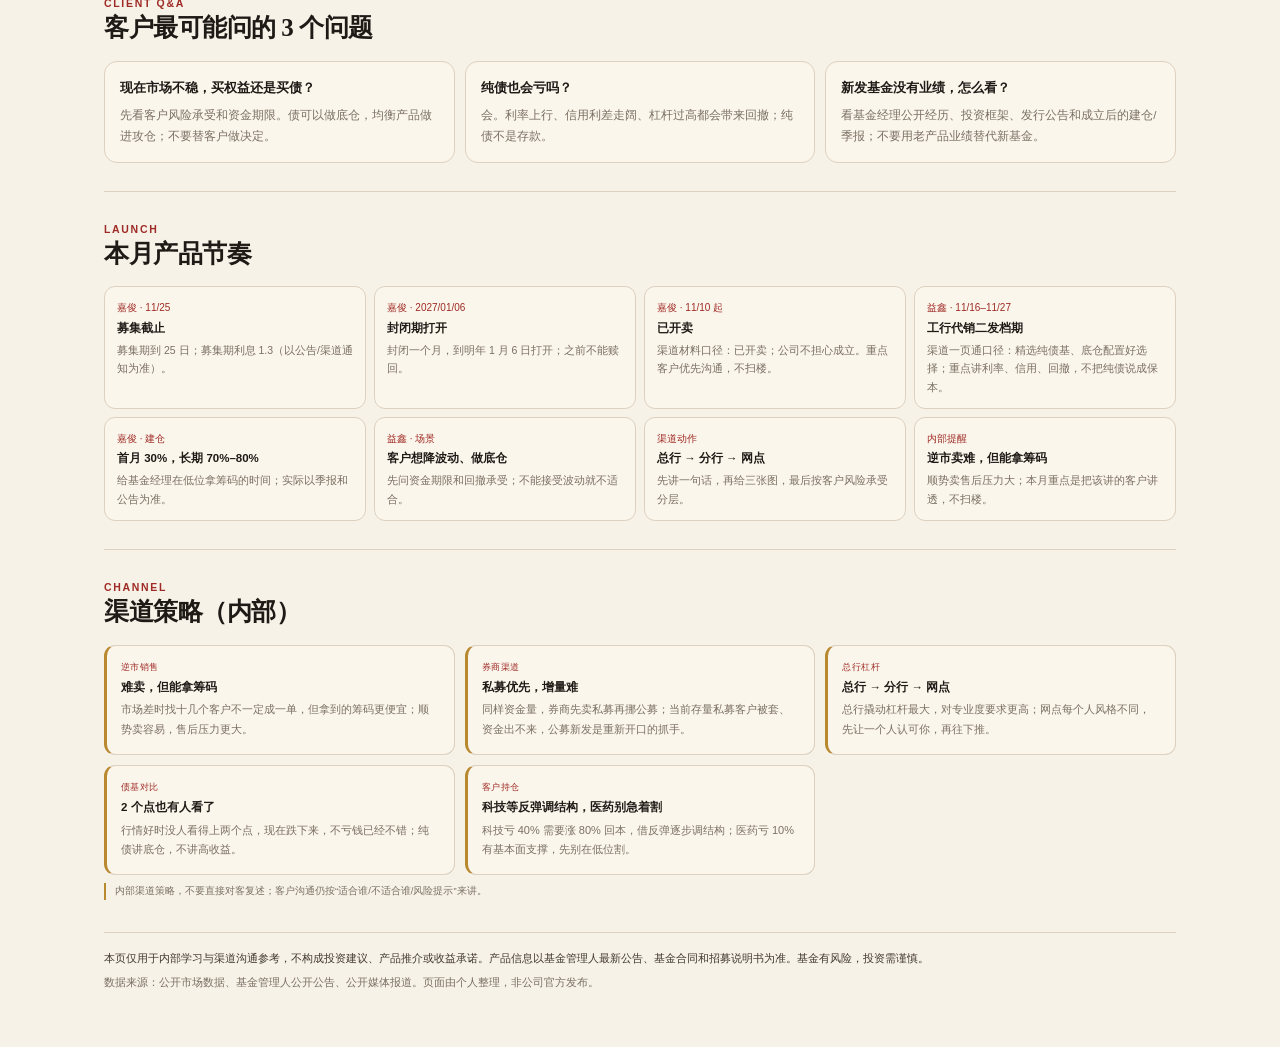
==== commit 46b81cac: "fix: 修正 portal.js 路径（线上平铺需 data/ 而非 ../data/）" ====
--- a/index.html
+++ b/index.html
@@ -175,7 +175,7 @@
     <p>数据来源：公开市场数据、基金管理人公开公告、公开媒体报道。页面由个人整理，非公司官方发布。</p>
   </footer>
 </div>
-<script src="../data/portal.js"></script>
+<script src="data/portal.js"></script>
 <script src="app.js"></script>
 </body>
 </html>
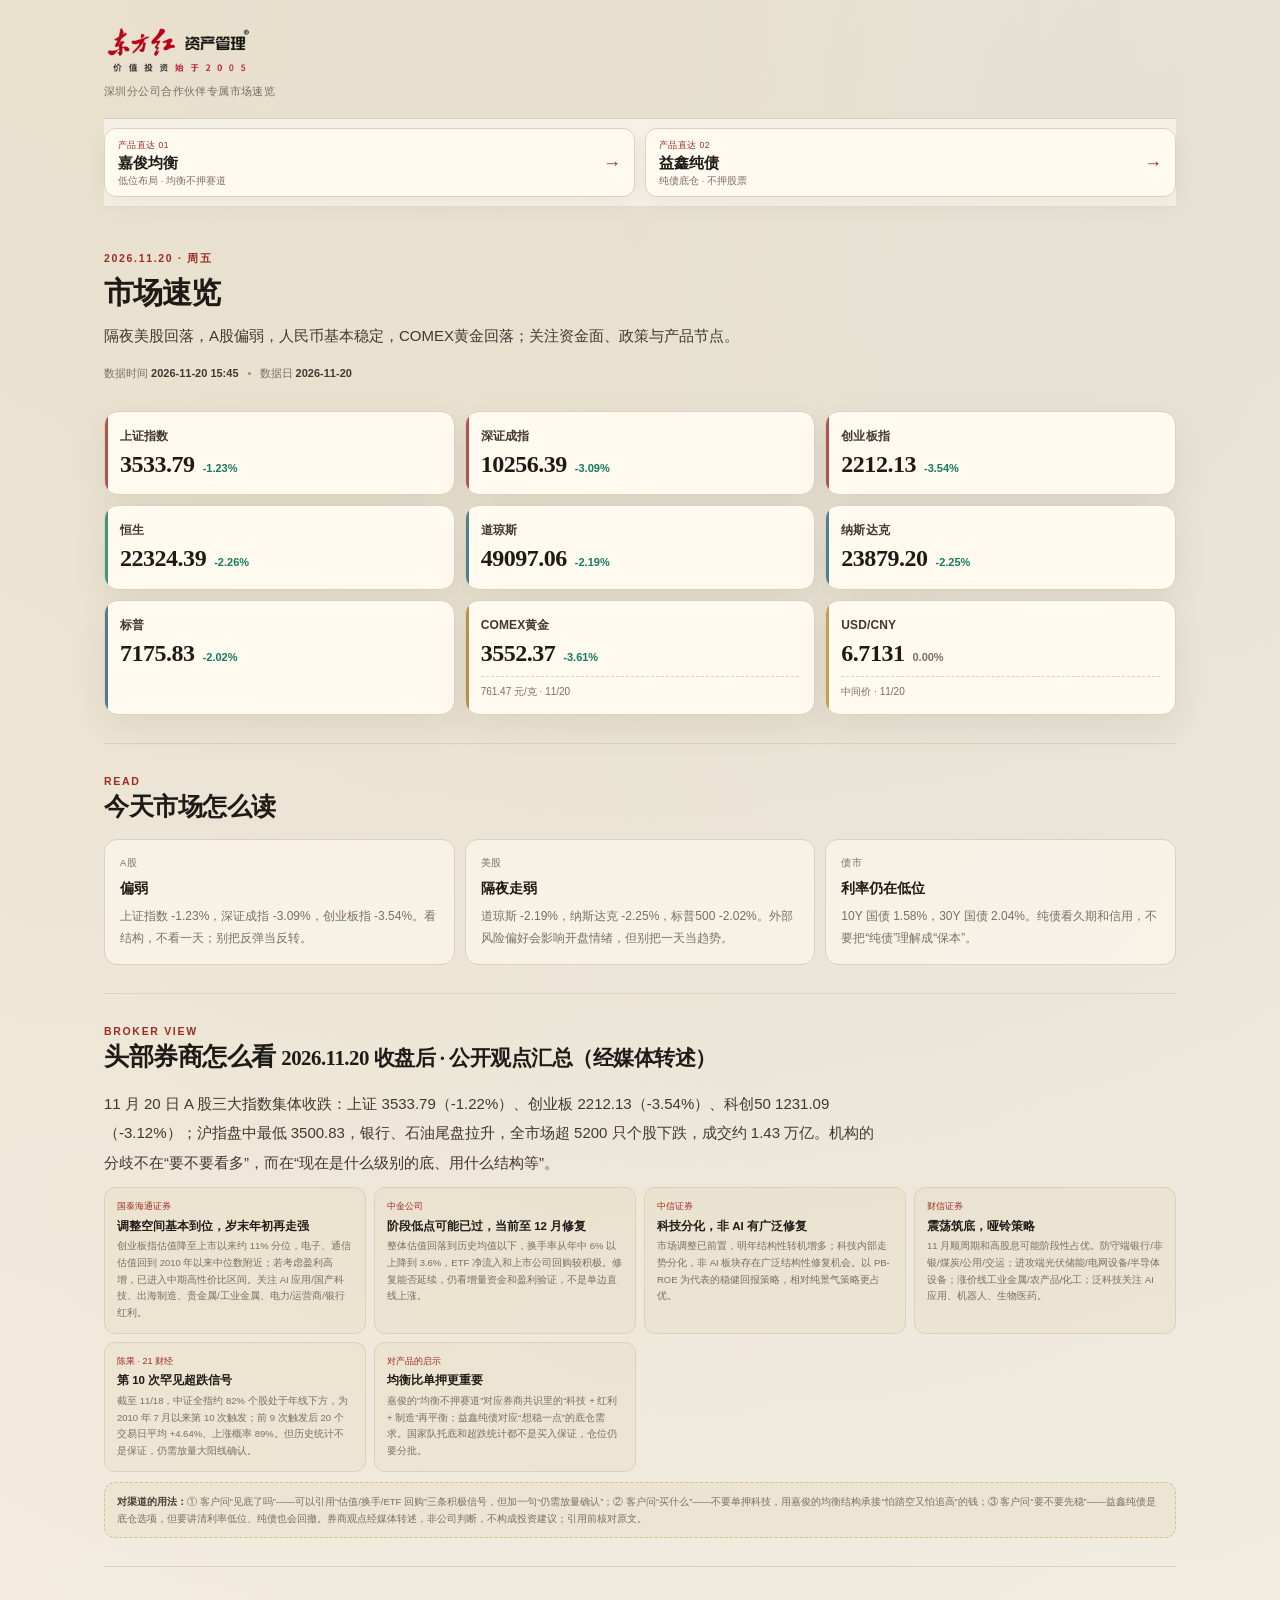
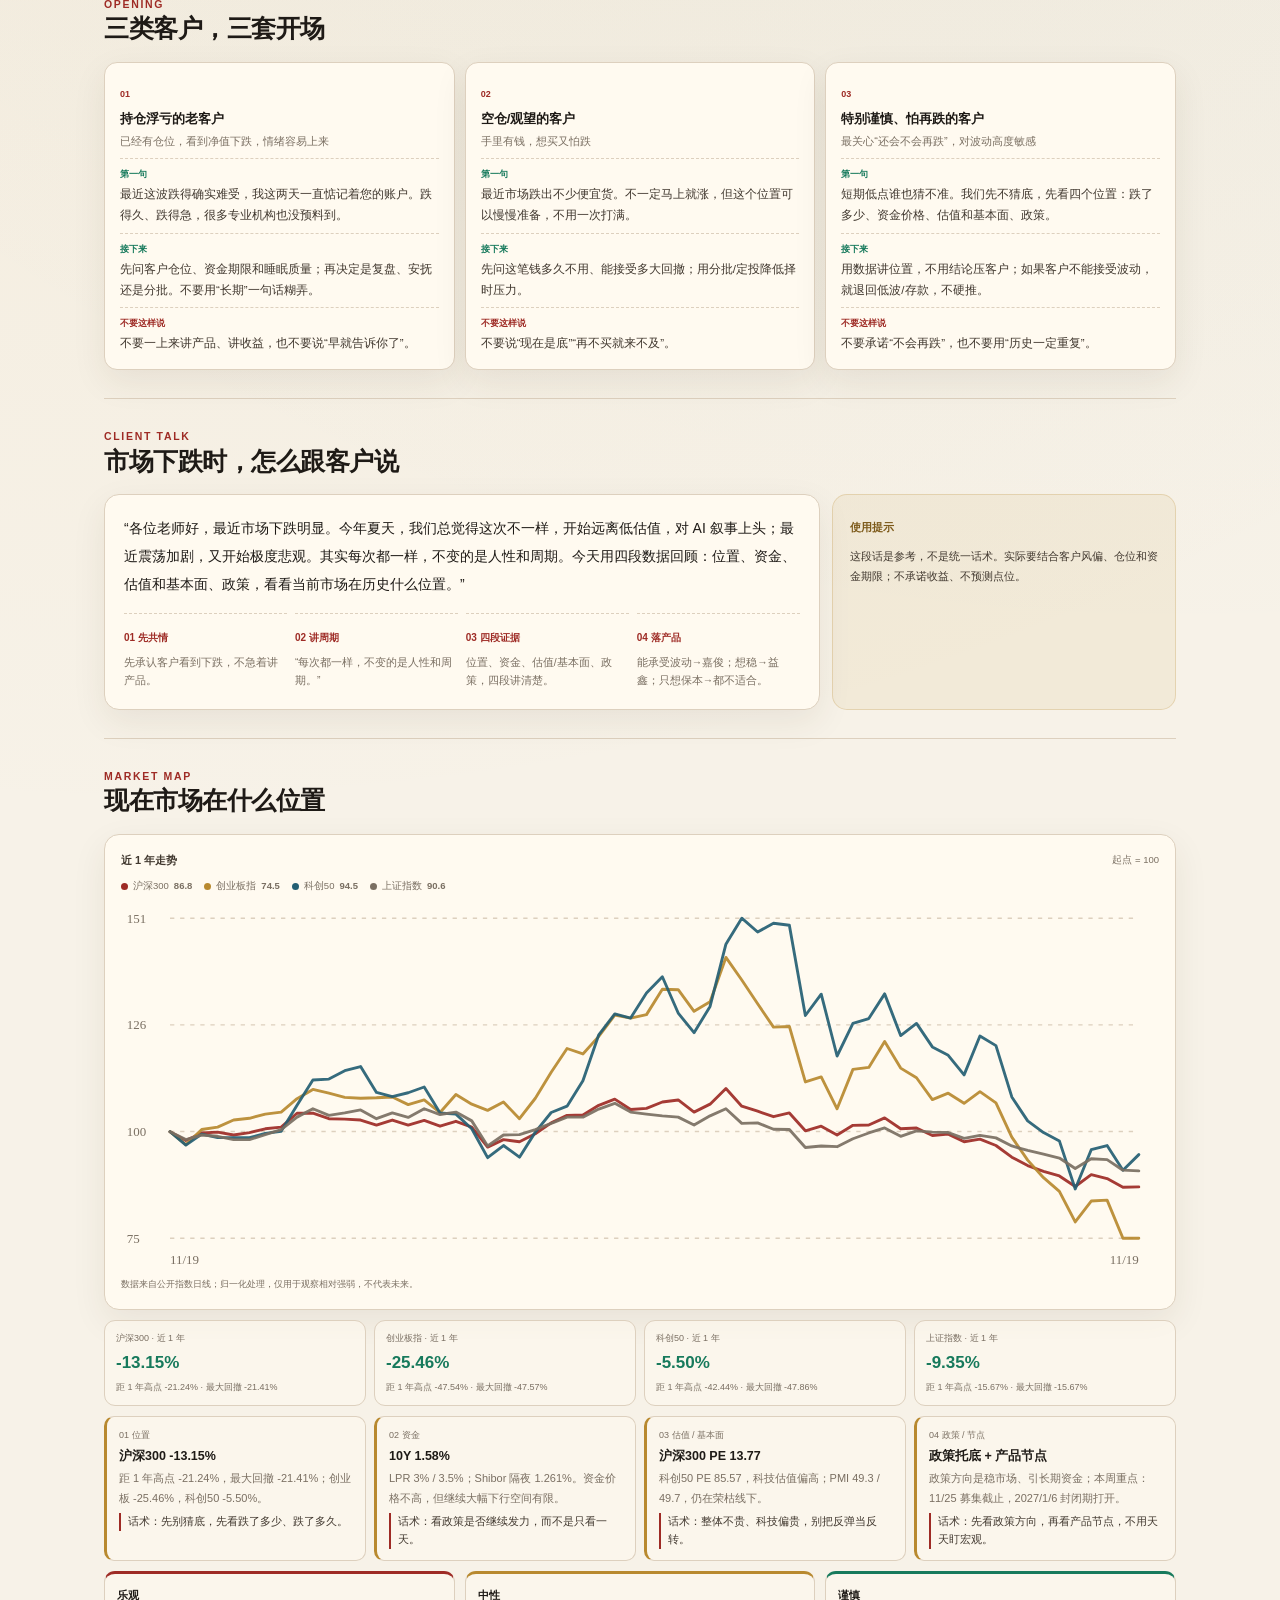
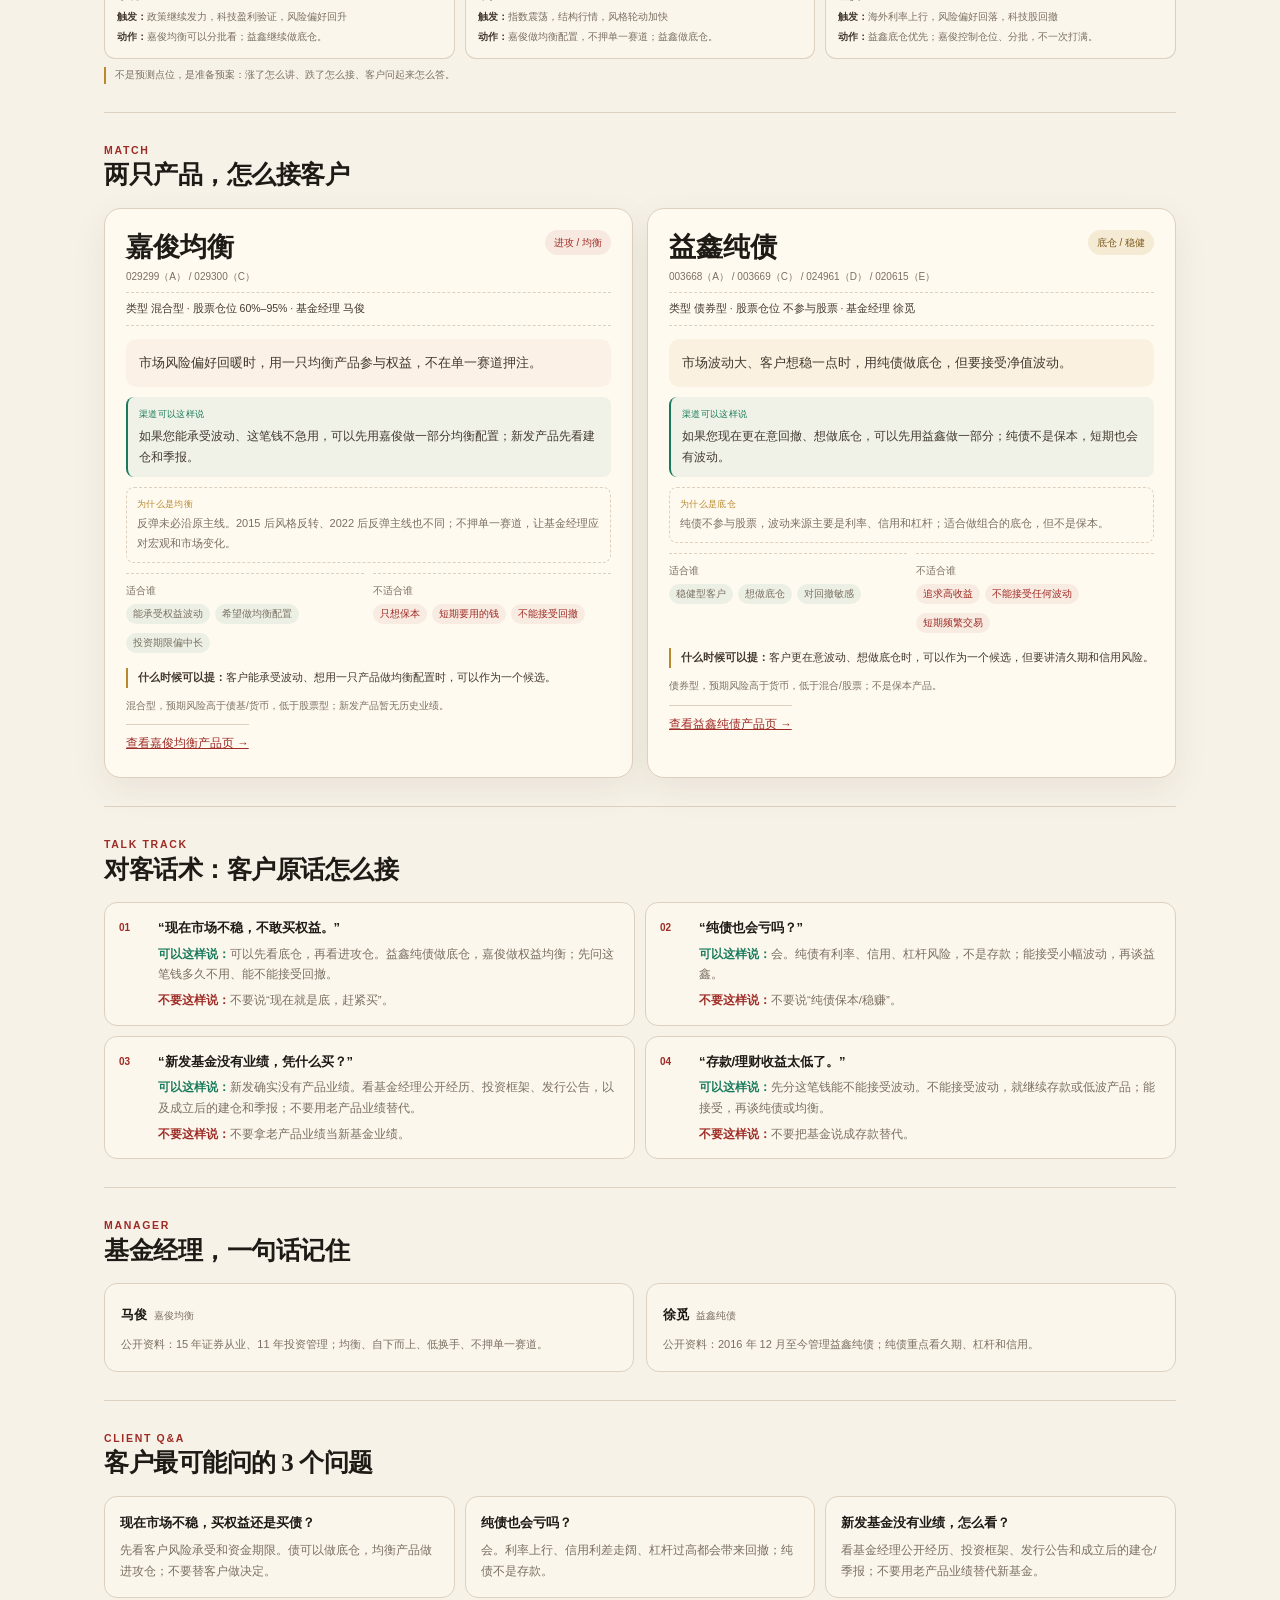
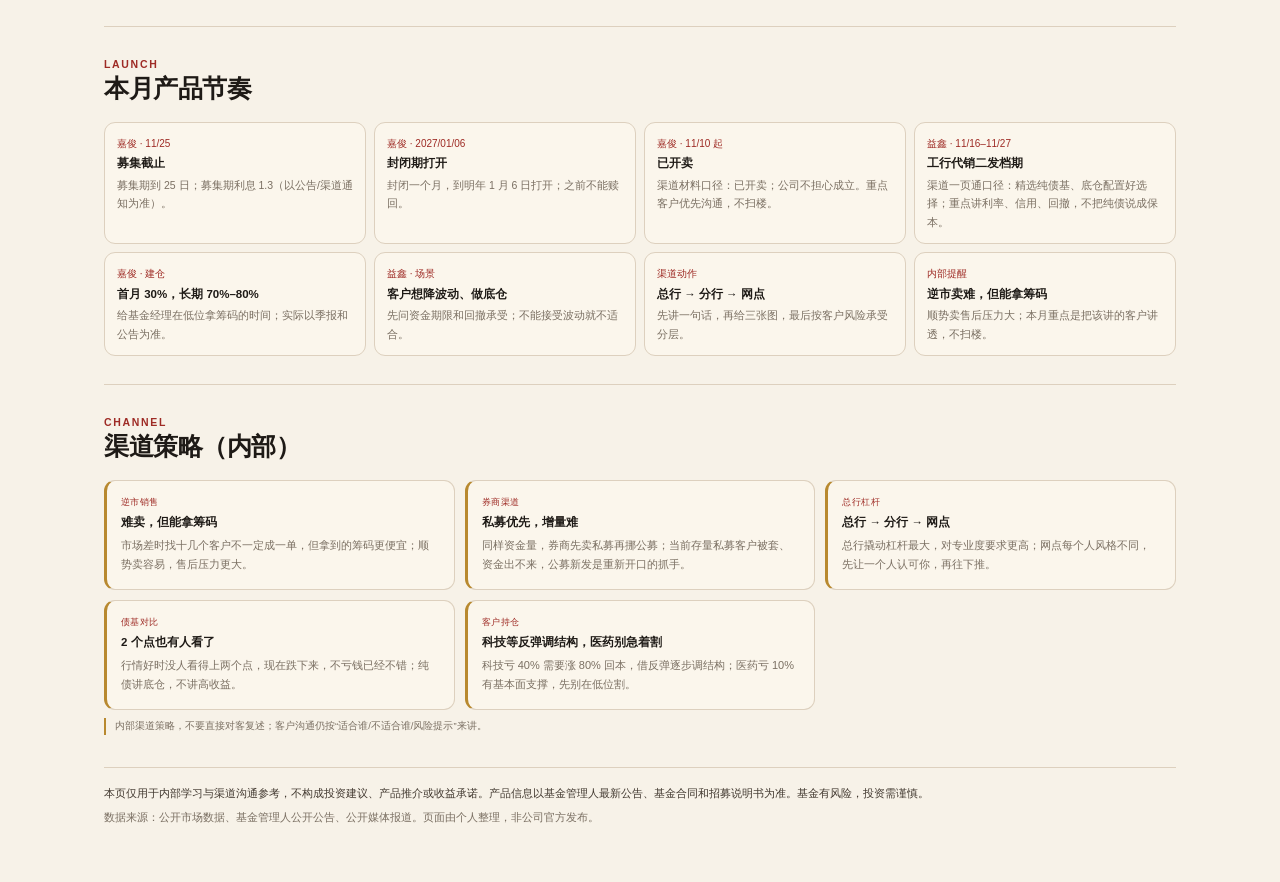
==== commit f37f66a0: "fix: 更新首页日期与 11/20 券商观点" ====
--- a/index.html
+++ b/index.html
@@ -28,7 +28,7 @@
 
   <main>
     <section class="hero">
-      <div class="eyebrow">2026.11.10 · 周二</div>
+      <div class="eyebrow" id="today-label">2026.11.20 · 周五</div>
       <h1>市场速览</h1>
       <p class="summary" id="summary">—</p>
       <div class="meta"><span>数据时间 <b id="updated">—</b></span><span class="dot"></span><span>数据日 <b id="data-date">—</b></span></div>
@@ -45,24 +45,18 @@
 
     <section class="section">
       <div class="section-head">
-        <div><div class="eyebrow">BROKER VIEW</div><h2>头部券商怎么看 <small>2026.11.10 · 财联社机构观点汇总（经媒体转述）</small></h2></div>
+        <div><div class="eyebrow">BROKER VIEW</div><h2>头部券商怎么看 <small>2026.11.20 收盘后 · 公开观点汇总（经媒体转述）</small></h2></div>
       </div>
-      <p class="summary" style="margin:0 0 2px">经历前期持续调整后 A 股出现阶段性反弹，机构对“中期底部逐步形成”的判断增多。分歧不在“是否见底”，而在“见的是什么级别的底”。先看懂券商怎么看，再决定跟客户怎么讲、讲哪只产品。</p>
+      <p class="summary" style="margin:0 0 2px">11 月 20 日 A 股三大指数集体收跌：上证 3533.79（-1.22%）、创业板 2212.13（-3.54%）、科创50 1231.09（-3.12%）；沪指盘中最低 3500.83，银行、石油尾盘拉升，全市场超 5200 只个股下跌，成交约 1.43 万亿。机构的分歧不在“要不要看多”，而在“现在是什么级别的底、用什么结构等”。</p>
       <div class="viewpoint-grid">
-        <article class="viewpoint-card"><span>反弹线索一 · 内部</span><b>稳市机制持续加码</b><p>互换便利第三批 31 家券商基金申请、额度超 1000 亿元；回购增持再贷款转为<b>长期制度性安排</b>，利率下调 0.25pct 至 1%。10 月以来宽基 ETF 逆势净流入约 3700 亿（中金口径）/ 近 5800 亿（国信口径）；超 200 家 A 股公司披露回购预案、合计约 320 亿。</p></article>
-        <article class="viewpoint-card"><span>反弹线索二 · 外部</span><b>扰动因素阶段性落地</b><p>美国中期选举不确定性落地、中东局势缓和预期升温；WTI 油价自高点回落至 90 美元/桶附近，10Y 美债利率从 5.36% 高点回落至 4.86%（国信证券观点）。</p></article>
-        <article class="viewpoint-card"><span>机构共识</span><b>底部区域渐明，分歧在级别</b><p>多数机构认可“阶段低点”正在过去；但对“大级别底部”仍保留条件——交易型资金改善、增量资金入场是反弹能否延续的关键变量。</p></article>
-        <article class="viewpoint-card"><span>配置方向</span><b>从“哑铃”到“均衡”</b><p>一端红利低估值、一端科技产业趋势，中间多出“非 AI 修复”新变量；多家机构强调<b>两端均衡、宽度拓展</b>，而非单押赛道。</p></article>
+        <article class="viewpoint-card"><span>国泰海通证券</span><b>调整空间基本到位，岁末年初再走强</b><p>创业板指估值降至上市以来约 11% 分位，电子、通信估值回到 2010 年以来中位数附近；若考虑盈利高增，已进入中期高性价比区间。关注 AI 应用/国产科技、出海制造、贵金属/工业金属、电力/运营商/银行红利。</p></article>
+        <article class="viewpoint-card"><span>中金公司</span><b>阶段低点可能已过，当前至 12 月修复</b><p>整体估值回落到历史均值以下，换手率从年中 6% 以上降到 3.6%，ETF 净流入和上市公司回购较积极。修复能否延续，仍看增量资金和盈利验证，不是单边直线上涨。</p></article>
+        <article class="viewpoint-card"><span>中信证券</span><b>科技分化，非 AI 有广泛修复</b><p>市场调整已前置，明年结构性转机增多；科技内部走势分化，非 AI 板块存在广泛结构性修复机会。以 PB-ROE 为代表的稳健回报策略，相对纯景气策略更占优。</p></article>
+        <article class="viewpoint-card"><span>财信证券</span><b>震荡筑底，哑铃策略</b><p>11 月顺周期和高股息可能阶段性占优。防守端银行/非银/煤炭/公用/交运；进攻端光伏储能/电网设备/半导体设备；涨价线工业金属/农产品/化工；泛科技关注 AI 应用、机器人、生物医药。</p></article>
+        <article class="viewpoint-card"><span>陈果 · 21 财经</span><b>第 10 次罕见超跌信号</b><p>截至 11/18，中证全指约 82% 个股处于年线下方，为 2010 年 7 月以来第 10 次触发；前 9 次触发后 20 个交易日平均 +4.64%、上涨概率 89%。但历史统计不是保证，仍需放量大阳线确认。</p></article>
+        <article class="viewpoint-card"><span>对产品的启示</span><b>均衡比单押更重要</b><p>嘉俊的“均衡不押赛道”对应券商共识里的“科技 + 红利 + 制造”再平衡；益鑫纯债对应“想稳一点”的底仓需求。国家队托底和超跌统计都不是买入保证，仓位仍要分批。</p></article>
       </div>
-      <div class="broker-grid">
-        <article class="viewpoint-card"><span>中金公司《反弹能延续吗？》</span><b>阶段低点可能正在过去</b><p>超短期不排除波折，但当前至 12 月 A 股有望迎来修复行情。沪深300 前向 PE 最低 11.8 倍、前向 PB 1.1 倍，低于过去十年均值；股权风险溢价最高升至 6.2%（均值上方 1 倍标准差以上）。配置维持“科技+红利”哑铃：光通信、半导体设备、创新药（CXO）、高股息。</p></article>
-        <article class="viewpoint-card"><span>华泰证券</span><b>估值接近底部阈值，反弹需增量资金</b><p>ERP、股息率与国债利差、破净个股占比已接近历次市场底部阈值，情绪定价充分；但融资资金、龙虎榜等交易型资金尚未明显改善。三条线索：新能源政策预期；银行/乳品/高速公路/水电火电红利底仓；白酒/小家电/装修建材景气反转。</p></article>
-        <article class="viewpoint-card"><span>国信证券</span><b>反弹初期，正向预期逐步确立</b><p>创业板指、科创50 最大回撤分别 46%、50%，接近 2015/2021 两轮调整；周换手率、成交额自高点萎缩四成、六成。26Q3 半导体、AI 归母净利 +103%/+40%，筹码压力明显缓解。关注存储、算力、半导体设备材料国产替代与红利。</p></article>
-        <article class="viewpoint-card"><span>华金证券</span><b>政策底已现，大级别底部待确认</b><p>复盘 2005 年以来 11 次大级别底部：10 次先现政策底，平均间隔 37.3 个交易日。三季报全 A 盈利 +2.1%，但 200 日均线上个股占比仅 9.9%（历史极低位）、换手率 1.5% 距历史大底约 0.5% 尚有距离。配置强调两端均衡：超跌的医药（AI 制药）/电新（储能）/有色/电子等 + 券商/消费/电力低估值蓝筹。</p></article>
-        <article class="viewpoint-card"><span>中信证券（2027 年投资策略）</span><b>K 型收敛、行情宽度拓展</b><p>AI 核心 15 只个股调整 77 个交易日、最多下跌 44.5%；机构重仓 200 只最多 -35.8%，超 2021-22 新能源抱团瓦解水平；全 A 4284 只负收益、占比 76.8%，估值收缩基本完成。“普跌之后无熊市，至少也是结构市”；若 AI 投资放缓，没有理由对非 AI 板块继续悲观。</p></article>
-        <article class="viewpoint-card"><span>国金证券</span><b>预期层面的变化，出清近尾声</b><p>费城半导体指数一度创历史第二跌幅，更多是预期层面变化；两融担保比例 262.6% 回升、主要成长指数隐含波动率升至近三年 95% 以上分位。从“资本成本下降”出发：黄金、能源链（煤炭/石油/油运）、医疗服务/航运港口高景气、纺织服装/造纸/医疗器械困境反转。</p></article>
-      </div>
-      <div class="broker-note"><b>对销售的启示（逻辑链收口）：</b>① 券商配置共识从“哑铃”走向“均衡+宽度拓展”——这正是<b>嘉俊（均衡不押赛道）</b>的市场注脚：四大方向 AI 算力/中国制造/有色化工/低估值与券商推荐方向重合，不用自己押赛道。② 反弹初期仍有波折、依赖增量资金接力——波动大的阶段<b>益鑫纯债底仓</b>承接“想稳一点”的钱。③ 持续跟踪变量：海外 AI 叙事与中东局势、增量资金能否接棒。券商观点经财联社转述，非公司判断，不构成投资建议；引用前建议核对原文。</div>
+      <div class="broker-note"><b>对渠道的用法：</b>① 客户问“见底了吗”——可以引用“估值/换手/ETF 回购”三条积极信号，但加一句“仍需放量确认”；② 客户问“买什么”——不要单押科技，用嘉俊的均衡结构承接“怕踏空又怕追高”的钱；③ 客户问“要不要先稳”——益鑫纯债是底仓选项，但要讲清利率低位、纯债也会回撤。券商观点经媒体转述，非公司判断，不构成投资建议；引用前核对原文。</div>
     </section>
 
     <section class="section">
